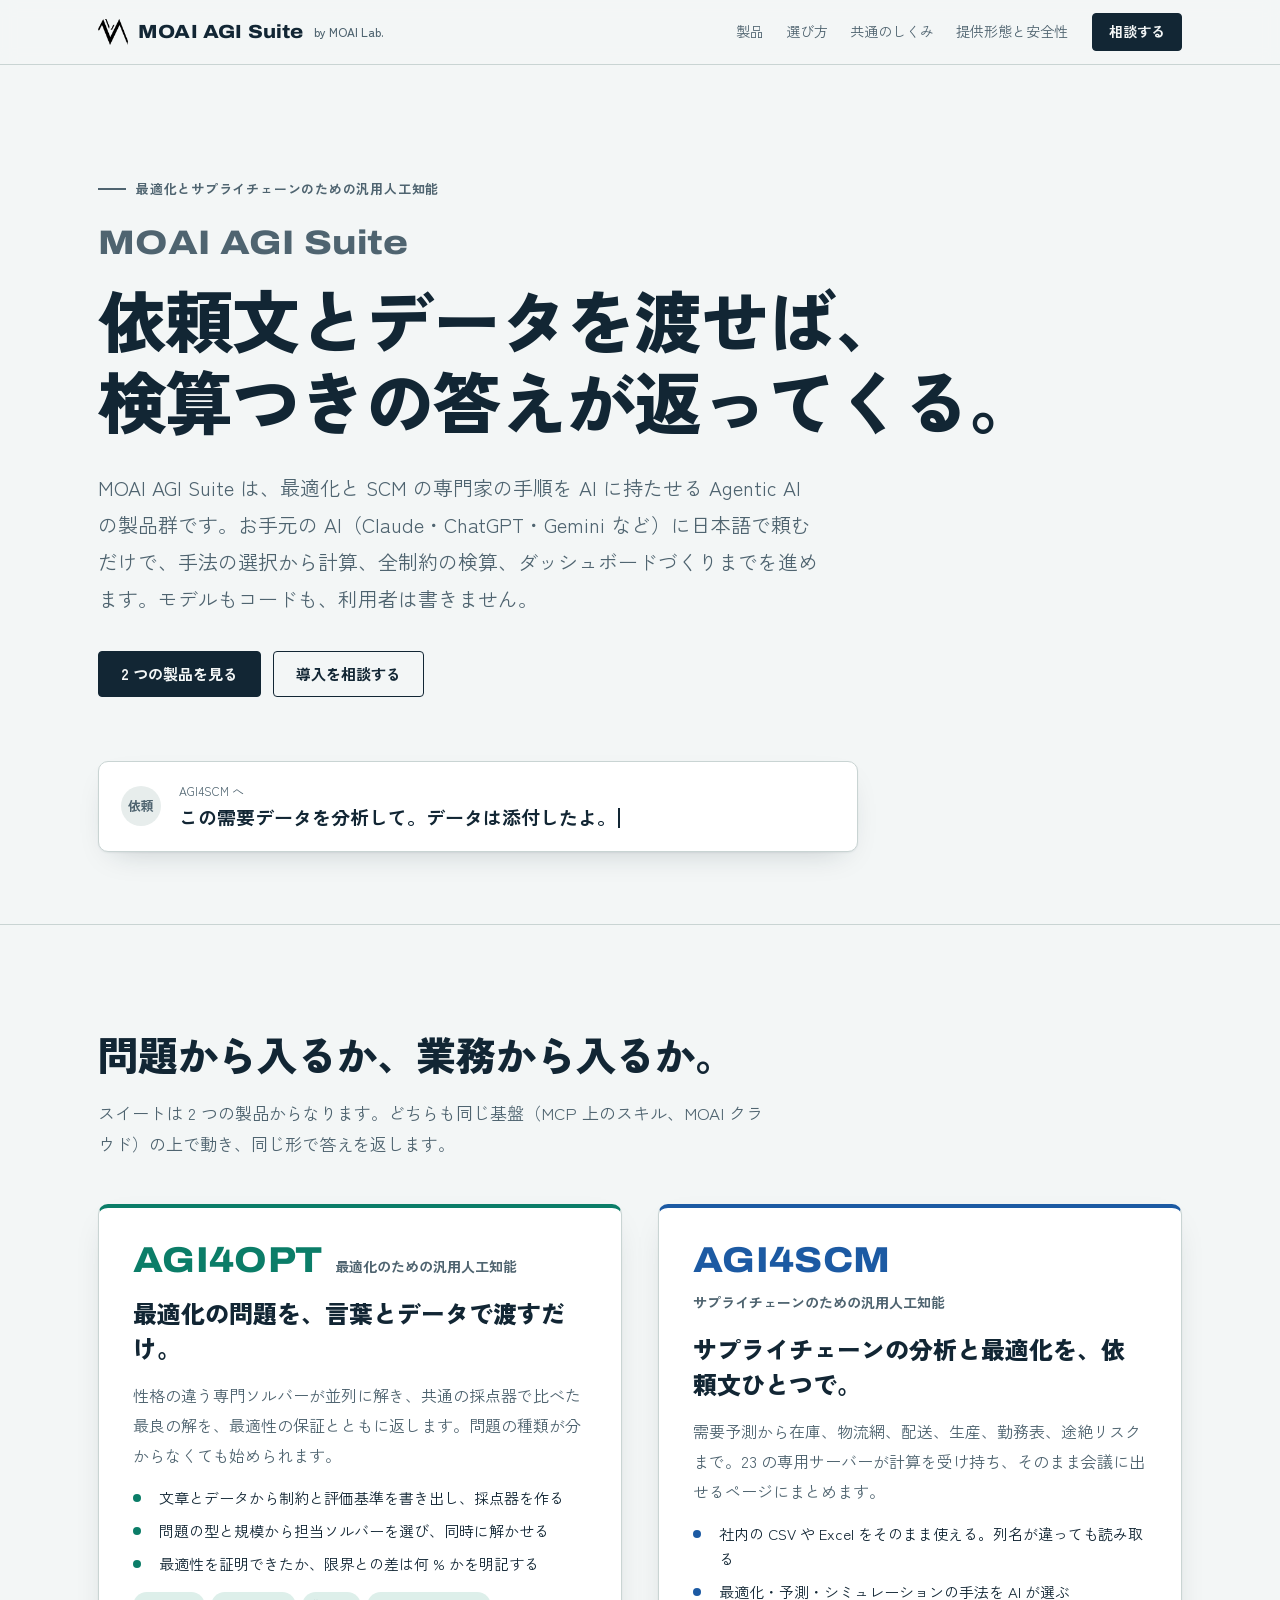
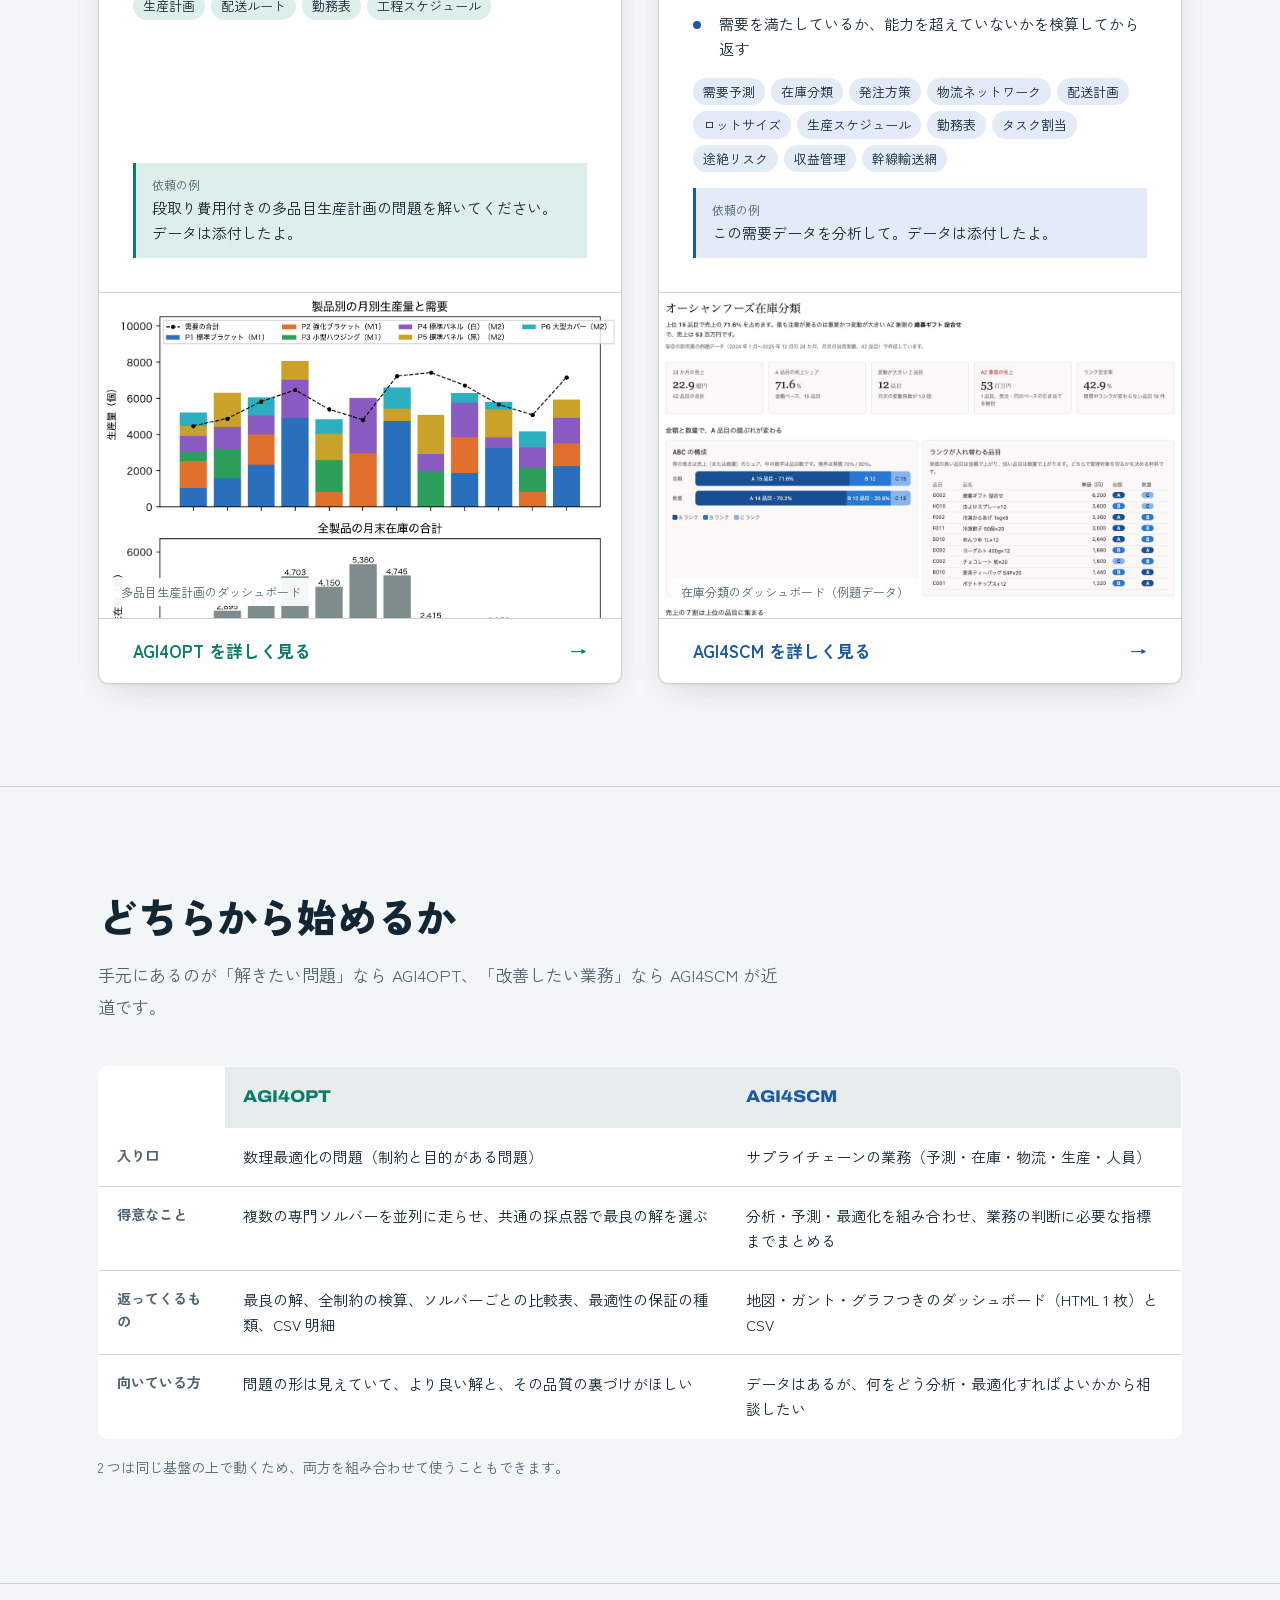
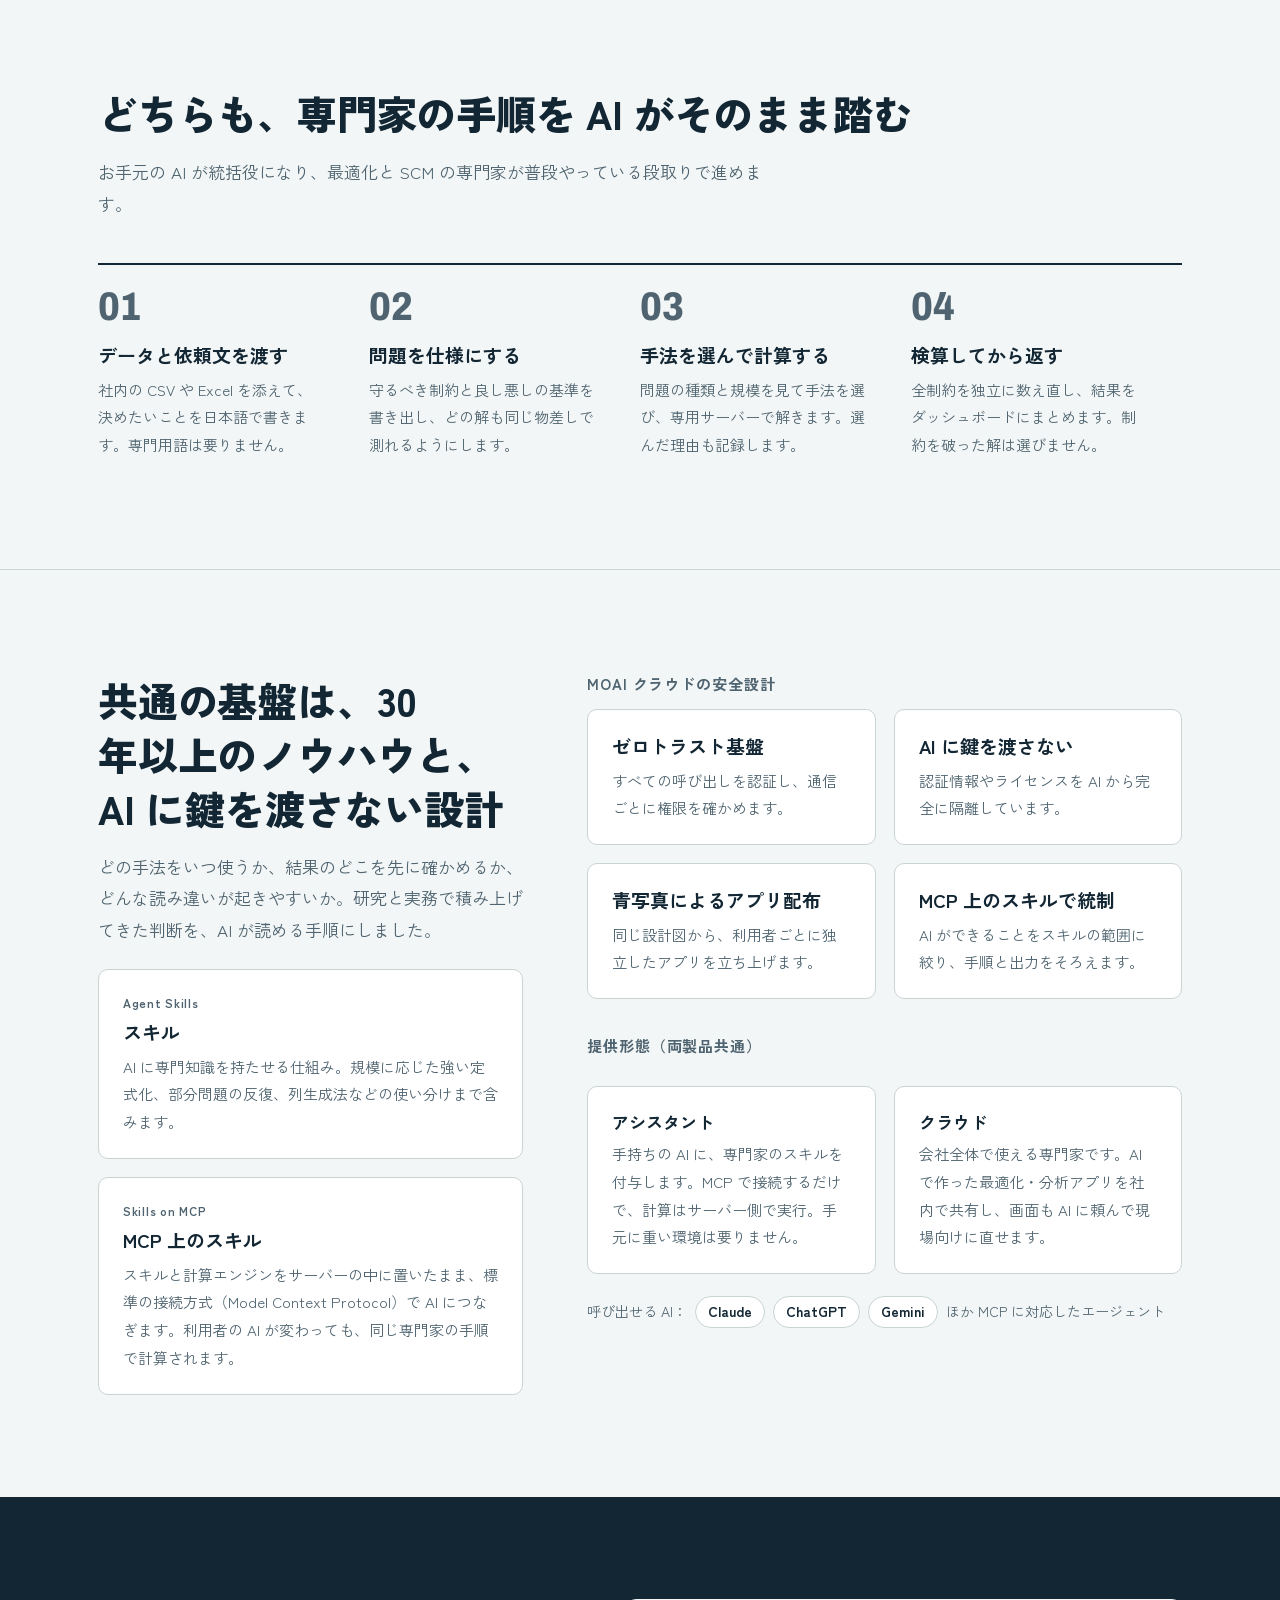
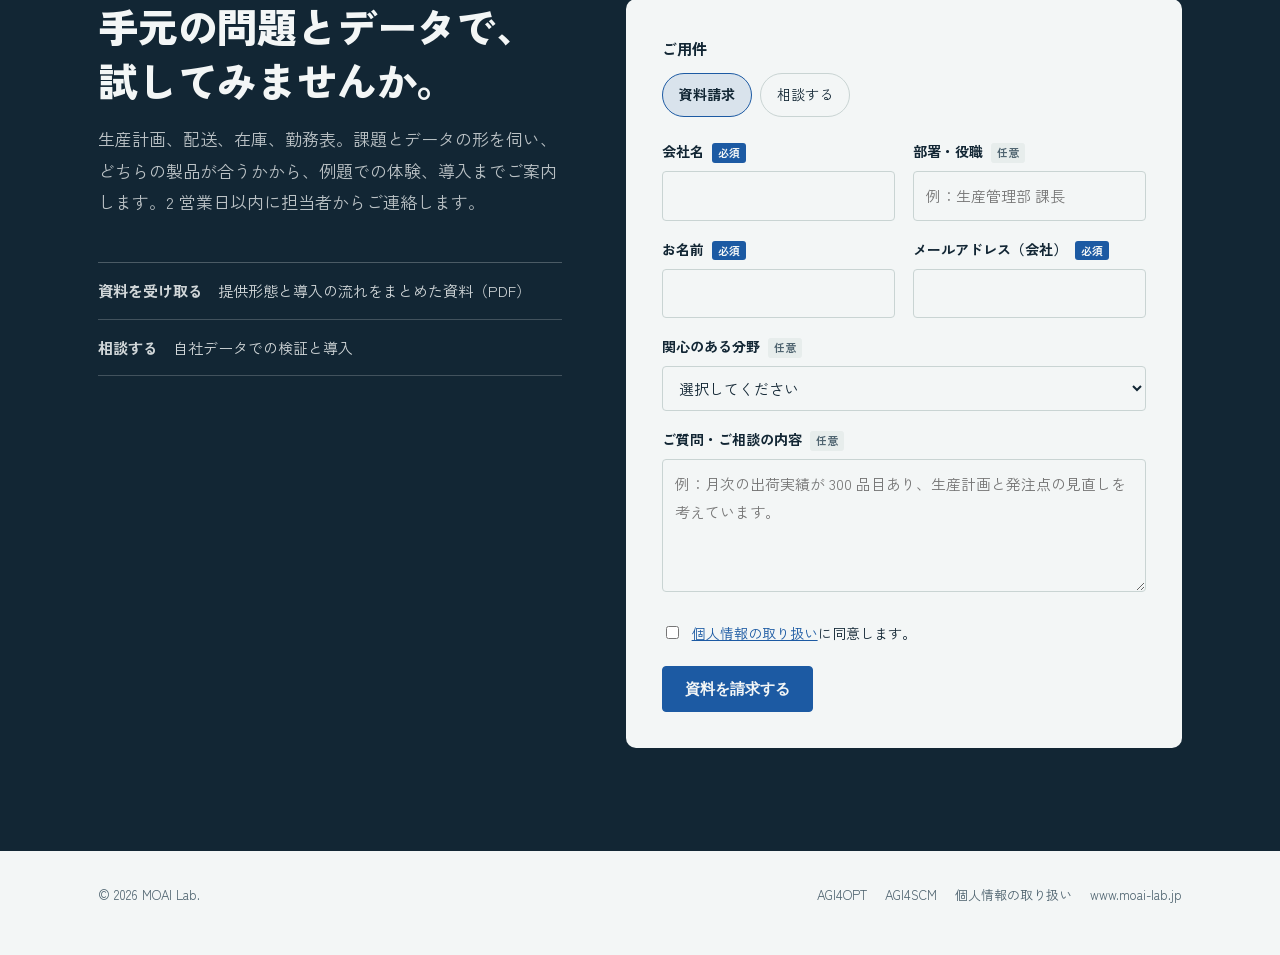
==== index.html @ c6b4bd98 "Add MOAI AGI Suite parent page with AGI4OPT and AGI4SCM pages - index.html: MOAI AGI Suite landing p" ====
<!doctype html>
<html lang="ja">
<head>
<meta charset="utf-8">
<meta name="viewport" content="width=device-width, initial-scale=1">
<title>MOAI AGI Suite | 最適化とサプライチェーンのための汎用人工知能</title>
<meta name="description" content="MOAI AGI Suite は、自然言語の依頼と元データだけで、最適化問題とサプライチェーンの分析・最適化を行い、検算つきのダッシュボードで返す Agentic AI 群です。AGI4OPT と AGI4SCM の 2 製品からなります。MOAI Lab.">
<link rel="icon" href="agi4opt-hp/assets/moai-logo.png">
<meta property="og:type" content="website">
<meta property="og:title" content="MOAI AGI Suite | 最適化とサプライチェーンのための汎用人工知能">
<meta property="og:description" content="依頼文とデータを渡すだけ。検算つきのダッシュボードで返す Agentic AI。AGI4OPT と AGI4SCM。">
<link rel="preconnect" href="https://fonts.googleapis.com">
<link rel="preconnect" href="https://fonts.gstatic.com" crossorigin>
<link href="https://fonts.googleapis.com/css2?family=Archivo:wdth,wght@75..125,400..800&family=Zen+Kaku+Gothic+New:wght@400;500;700;900&display=swap" rel="stylesheet">
<style>
:root{
  --paper:#F3F6F6;
  --paper-2:#E7EDEC;
  --card:#FFFFFF;
  --ink:#122634;
  --muted:#4F6470;
  --rule:#C9D4D3;
  --opt:#0B7D68;       /* AGI4OPT：緑ブイ */
  --opt-wash:#DDEFEA;
  --scm:#1C5AA3;       /* AGI4SCM：港の青 */
  --scm-wash:#E2EBF6;
  --signal:#F0B429;
  --on-ink:#F3F6F6;
  --logo-filter:none;
  --shadow:0 1px 2px rgba(18,38,52,.06),0 12px 32px -16px rgba(18,38,52,.25);
  --sans:"Zen Kaku Gothic New",system-ui,-apple-system,"Hiragino Sans",sans-serif;
  --num:"Archivo","Zen Kaku Gothic New",sans-serif;
  --gutter:clamp(16px,4vw,48px);
  --max:1180px;
}
@media (prefers-color-scheme:dark){
  :root:not([data-theme="light"]){
    --paper:#0C1C26; --paper-2:#122A37; --card:#13293A; --ink:#E4ECEA; --muted:#98AEB5; --rule:#2A4859;
    --opt:#3CC4A3; --opt-wash:#123A35; --scm:#7FAEDC; --scm-wash:#15304A; --on-ink:#0C1C26;
    --logo-filter:invert(1); --shadow:0 1px 2px rgba(0,0,0,.3),0 12px 32px -16px rgba(0,0,0,.6);
  }
}
:root[data-theme="dark"]{
  --paper:#0C1C26; --paper-2:#122A37; --card:#13293A; --ink:#E4ECEA; --muted:#98AEB5; --rule:#2A4859;
  --opt:#3CC4A3; --opt-wash:#123A35; --scm:#7FAEDC; --scm-wash:#15304A; --on-ink:#0C1C26;
  --logo-filter:invert(1); --shadow:0 1px 2px rgba(0,0,0,.3),0 12px 32px -16px rgba(0,0,0,.6);
}
*,*::before,*::after{box-sizing:border-box}
html{scroll-behavior:smooth;scroll-padding-top:72px}
@media (prefers-reduced-motion:reduce){html{scroll-behavior:auto}}
body{margin:0;background:var(--paper);color:var(--ink);font-family:var(--sans);font-size:17px;line-height:1.85;font-feature-settings:"palt" 1;-webkit-font-smoothing:antialiased;overflow-x:hidden}
img{max-width:100%;height:auto;display:block}
a{color:inherit}
h1,h2,h3{word-break:auto-phrase}
p{margin:0}
:focus-visible{outline:3px solid var(--signal);outline-offset:3px;border-radius:2px}
.skip{position:absolute;left:-999px;top:8px;z-index:100;background:var(--ink);color:var(--on-ink);padding:8px 14px;border-radius:4px}
.skip:focus{left:8px}
.wrap{max-width:var(--max);margin:0 auto;padding:0 var(--gutter)}
.mark{font-family:var(--num);font-weight:800;font-stretch:112%;letter-spacing:.01em}

/* header */
.site-head{position:sticky;top:0;z-index:20;background:color-mix(in srgb,var(--paper) 92%,transparent);backdrop-filter:blur(8px);border-bottom:1px solid var(--rule)}
.site-head .wrap{display:flex;align-items:center;gap:24px;height:64px}
.brand{display:flex;align-items:center;gap:10px;text-decoration:none}
.brand img{width:30px;filter:var(--logo-filter)}
.brand .mark{font-size:19px}
.brand small{font-weight:500;font-size:12px;color:var(--muted)}
.site-head nav{margin-left:auto;display:flex;gap:22px;font-size:14px}
.site-head nav a{text-decoration:none;color:var(--muted)}
.site-head nav a:hover{color:var(--ink)}
.btn{display:inline-flex;align-items:center;justify-content:center;gap:8px;min-height:46px;padding:0 22px;border-radius:4px;background:var(--ink);color:var(--on-ink);text-decoration:none;font-weight:700;font-size:15px;border:1.5px solid var(--ink);transition:background-color .15s,color .15s}
.btn:hover{background:transparent;color:var(--ink)}
.btn.ghost{background:transparent;color:var(--ink)}
.btn.ghost:hover{background:var(--ink);color:var(--on-ink)}
.site-head .btn{min-height:38px;padding:0 16px;font-size:14px}
@media (max-width:860px){.site-head nav{display:none}.site-head .btn{margin-left:auto}}
.brand,.site-head .btn{white-space:nowrap}
@media (max-width:480px){.brand small{display:none}.brand .mark{font-size:17px}}

/* hero */
.hero{padding:clamp(48px,8vw,104px) 0 clamp(40px,6vw,72px)}
.eyebrow{display:inline-flex;align-items:center;gap:10px;font-size:13px;font-weight:700;color:var(--muted);letter-spacing:.06em;margin-bottom:22px}
.eyebrow::before{content:"";width:28px;height:2px;background:currentColor}
.hero h1{margin:0;font-weight:900;font-size:clamp(34px,5.4vw,68px);line-height:1.2;letter-spacing:-.015em;max-width:15em}
.hero h1 .suite{display:block;font-family:var(--num);font-weight:800;font-stretch:118%;font-size:.5em;letter-spacing:.01em;color:var(--muted);margin-bottom:.4em}
.hero .lead{font-size:clamp(17px,1.7vw,20px);color:var(--muted);max-width:36em;margin:28px 0 34px}
.hero .actions{display:flex;flex-wrap:wrap;gap:12px}

/* request strip */
.request{margin-top:clamp(40px,6vw,64px);display:grid;grid-template-columns:auto minmax(0,1fr);gap:0 18px;align-items:center;padding:18px 22px;background:var(--card);border:1px solid var(--rule);border-radius:10px;box-shadow:var(--shadow);max-width:760px}
.request .who{grid-row:span 2;width:40px;height:40px;border-radius:50%;background:var(--paper-2);display:grid;place-items:center;font-size:13px;font-weight:700;color:var(--muted)}
.request .lbl{font-size:12px;color:var(--muted)}
.request .txt{font-size:clamp(16px,1.8vw,19px);font-weight:700;line-height:1.6;min-height:1.6em}
.request .caret{display:inline-block;width:2px;height:1.05em;background:var(--ink);vertical-align:-.15em;margin-left:2px;animation:blink 1s steps(1) infinite}
@keyframes blink{50%{opacity:0}}
@media (prefers-reduced-motion:reduce){.request .caret{animation:none}}

/* products */
section{padding:clamp(56px,8vw,104px) 0;border-top:1px solid var(--rule)}
h2{font-size:clamp(26px,3.4vw,40px);line-height:1.35;font-weight:900;margin:0 0 16px;letter-spacing:-.005em}
h3{font-size:19px;line-height:1.5;margin:0 0 6px;font-weight:700}
.intro{max-width:40em;color:var(--muted);margin:0 0 44px}

.products{display:grid;grid-template-columns:repeat(2,minmax(0,1fr));gap:clamp(20px,3vw,36px)}
@media (max-width:900px){.products{grid-template-columns:1fr}}
.product{--accent:var(--opt);--wash:var(--opt-wash);display:flex;flex-direction:column;background:var(--card);border:1px solid var(--rule);border-top:4px solid var(--accent);border-radius:10px;box-shadow:var(--shadow);overflow:hidden}
.product.scm{--accent:var(--scm);--wash:var(--scm-wash)}
.product .body{padding:clamp(22px,3vw,34px);display:flex;flex-direction:column;gap:16px;flex:1}
.product .name{display:flex;align-items:baseline;gap:12px;flex-wrap:wrap}
.product .name .mark{font-size:clamp(28px,3vw,36px);color:var(--accent);line-height:1}
.product .name span:last-child{font-size:14px;font-weight:700;color:var(--muted)}
.product .tagline{font-size:clamp(20px,2.2vw,24px);font-weight:900;line-height:1.45}
.product .desc{color:var(--muted);font-size:16px}
.product ul{list-style:none;margin:0;padding:0;display:grid;gap:8px;font-size:15px}
.product li{display:grid;grid-template-columns:18px 1fr;gap:8px;line-height:1.65}
.product li::before{content:"";width:8px;height:8px;margin-top:.55em;border-radius:50%;background:var(--accent)}
.chips{display:flex;flex-wrap:wrap;gap:6px}
.chips span{font-size:13px;padding:2px 10px;border-radius:999px;background:var(--wash);color:var(--ink);line-height:1.8}
.product .ask{margin-top:auto;padding:12px 16px;border-left:3px solid var(--accent);background:var(--wash);font-size:15px;line-height:1.7}
.product .ask small{display:block;font-size:12px;color:var(--muted)}
.product .shot{position:relative;aspect-ratio:16/10;overflow:hidden;background:var(--paper-2);border-top:1px solid var(--rule)}
.product .shot img{width:100%;height:100%;object-fit:cover;object-position:top center}
.product .shot figcaption{position:absolute;left:12px;bottom:12px;font-size:12px;padding:3px 10px;border-radius:4px;background:color-mix(in srgb,var(--card) 92%,transparent);color:var(--muted)}
.product .go{display:flex;align-items:center;justify-content:space-between;gap:12px;padding:16px clamp(22px,3vw,34px);border-top:1px solid var(--rule);text-decoration:none;font-weight:700;color:var(--accent)}
.product .go:hover{background:var(--wash)}
.product .go .arrow{transition:transform .15s}
.product .go:hover .arrow{transform:translateX(4px)}

/* choose */
.choose{width:100%;border-collapse:collapse;font-size:15px;background:var(--card);border:1px solid var(--rule);border-radius:10px;overflow:hidden}
.choose th,.choose td{padding:16px 18px;text-align:left;vertical-align:top;border-bottom:1px solid var(--rule);line-height:1.7}
.choose tr:last-child th,.choose tr:last-child td{border-bottom:0}
.choose thead th{font-family:var(--num);font-weight:800;font-stretch:112%;font-size:17px;background:var(--paper-2)}
.choose thead th.o{color:var(--opt)} .choose thead th.s{color:var(--scm)}
.choose tbody th{width:9em;font-weight:700;color:var(--muted);font-size:14px}
@media (max-width:700px){
  .choose,.choose thead,.choose tbody,.choose tr,.choose th,.choose td{display:block;width:auto}
  .choose thead{display:none}
  .choose tbody tr{border-bottom:1px solid var(--rule);padding:10px 0}
  .choose tbody th{border:0;padding:8px 16px 0;width:auto}
  .choose td{border:0;padding:4px 16px 4px 16px}
  .choose td::before{content:attr(data-p);display:block;font-family:var(--num);font-weight:800;font-size:13px}
  .choose td.o::before{color:var(--opt)} .choose td.s::before{color:var(--scm)}
}
.note{font-size:14px;color:var(--muted);margin-top:16px}

/* shared flow */
.flow{list-style:none;margin:0;padding:0;display:grid;grid-template-columns:repeat(4,minmax(0,1fr));gap:0;counter-reset:s;border-top:2px solid var(--ink)}
.flow li{counter-increment:s;padding:22px 22px 8px 0;margin-right:22px;position:relative}
.flow li::before{content:counter(s,decimal-leading-zero);display:block;font-family:var(--num);font-weight:800;font-stretch:85%;font-size:40px;line-height:1;color:var(--muted);margin-bottom:14px}
.flow p{font-size:15px;color:var(--muted)}
@media (max-width:900px){.flow{grid-template-columns:repeat(2,minmax(0,1fr))}}
@media (max-width:520px){.flow{grid-template-columns:1fr}.flow li{margin-right:0;border-bottom:1px solid var(--rule);padding-bottom:20px}}

/* foundation */
.split{display:grid;grid-template-columns:minmax(0,5fr) minmax(0,7fr);gap:clamp(28px,5vw,72px);align-items:start}
@media (max-width:900px){.split{grid-template-columns:1fr}}
.stack{display:grid;gap:18px}
.tile{padding:22px 24px;background:var(--card);border:1px solid var(--rule);border-radius:10px}
.tile p{font-size:15px;color:var(--muted)}
.tile .k{font-size:12px;font-weight:700;letter-spacing:.06em;color:var(--muted);margin-bottom:4px}
.grid4{display:grid;grid-template-columns:repeat(2,minmax(0,1fr));gap:18px}
@media (max-width:620px){.grid4{grid-template-columns:1fr}}
.plans{display:grid;grid-template-columns:repeat(2,minmax(0,1fr));gap:18px;margin-top:28px}
@media (max-width:620px){.plans{grid-template-columns:1fr}}
.plans .tile h3{font-size:17px}
.ai-list{display:flex;flex-wrap:wrap;gap:8px;margin-top:22px;font-size:14px;color:var(--muted);align-items:center}
.ai-list b{font-weight:700;color:var(--ink);padding:2px 12px;border:1px solid var(--rule);border-radius:999px;background:var(--card)}

/* cta */
.cta{background:var(--ink);color:var(--on-ink);border-top:0}
.cta h2{color:var(--on-ink)}
.cta .intro{color:color-mix(in srgb,var(--on-ink) 75%,transparent)}
.cta .actions{display:flex;flex-wrap:wrap;gap:12px}
.cta .intro{max-width:none}
.cta .btn{background:var(--on-ink);color:var(--ink);border-color:var(--on-ink)}
.cta .btn:hover{background:var(--signal);border-color:var(--signal);color:#122634}
.cta .btn.ghost{background:transparent;color:var(--on-ink)}
.cta .btn.ghost:hover{background:var(--on-ink);color:var(--ink)}

/* contact form（agi4scm-hp と同じ項目・同じ送信の決まり） */
.cta-grid{display:grid;grid-template-columns:minmax(0,5fr) minmax(0,6fr);gap:clamp(32px,5vw,72px);align-items:start}
@media (max-width:960px){.cta-grid{grid-template-columns:minmax(0,1fr)}}
.cta-list{list-style:none;margin:0;padding:0;border-top:1px solid color-mix(in srgb,var(--on-ink) 25%,transparent)}
.cta-list li{padding:14px 0;border-bottom:1px solid color-mix(in srgb,var(--on-ink) 25%,transparent);font-size:15px;opacity:.85}
.cta-list b{opacity:1}
.form-card{--f-line:var(--rule);--f-accent:var(--scm);background:var(--paper);color:var(--ink);border-radius:10px;padding:clamp(22px,3vw,36px)}
.form-card p{opacity:1;max-width:none;margin:0}
.form-card a{color:var(--f-accent)}
.form-type{border:0;margin:0 0 22px;padding:0;display:flex;flex-wrap:wrap;gap:8px}
.form-type legend{font-weight:700;margin-bottom:10px;padding:0;font-size:15px}
.form-type label{position:relative;cursor:pointer}
.form-type input{position:absolute;opacity:0;inset:0;margin:0;cursor:pointer}
.form-type span{display:inline-block;padding:8px 16px;border:1.5px solid var(--f-line);border-radius:999px;font-size:14px}
.form-type input:checked+span{border-color:var(--f-accent);background:color-mix(in srgb,var(--f-accent) 12%,var(--paper));font-weight:700}
.form-type input:focus-visible+span{outline:3px solid var(--signal,#F0B429);outline-offset:2px}
.fields{display:grid;grid-template-columns:repeat(2,minmax(0,1fr));gap:16px 18px}
@media (max-width:640px){.fields{grid-template-columns:minmax(0,1fr)}}
.field.full{grid-column:1/-1}
.field label{display:flex;gap:8px;align-items:baseline;font-size:14px;font-weight:700;margin-bottom:6px}
.field .req,.field .opt{font-size:11px;font-weight:700;padding:1px 6px;border-radius:3px;line-height:1.6}
.field .req{background:var(--f-accent);color:var(--paper)}
.field .opt{background:var(--paper-2);color:var(--muted)}
.field input,.field select,.field textarea{width:100%;font:inherit;font-size:15px;color:var(--ink);border:1.5px solid var(--f-line);border-radius:4px;padding:10px 12px;background:var(--paper)}
.field input:focus,.field select:focus,.field textarea:focus{border-color:var(--f-accent);outline:none;box-shadow:0 0 0 3px color-mix(in srgb,var(--f-accent) 22%,transparent)}
.field [aria-invalid="true"]{border-color:#c0392b}
.hp{position:absolute;left:-9999px;width:1px;height:1px;overflow:hidden}
.consent{display:flex;gap:10px;align-items:flex-start;margin:20px 0;font-size:14px}
.consent input{margin-top:.4em}
.form-actions{display:flex;flex-wrap:wrap;align-items:center;gap:14px}
.form-card .btn{background:var(--f-accent);color:var(--paper);border-color:var(--f-accent)}
.form-card .btn:hover{background:transparent;color:var(--f-accent)}
.form-card .btn:disabled{opacity:.6;cursor:progress}
.form-status{font-size:14px;color:var(--muted)}
.form-status.error{color:#b42318}
.thanks{display:none}
.form-card.done form{display:none}
.form-card.done .thanks{display:block}
.thanks h3{font-size:20px;margin-bottom:8px}

footer{padding:32px 0 48px;font-size:13px;color:var(--muted)}
footer .wrap{display:flex;flex-wrap:wrap;gap:12px 24px;justify-content:space-between}
footer nav{display:flex;flex-wrap:wrap;gap:18px}
footer a{text-decoration:none}
footer a:hover{text-decoration:underline}
</style>
</head>
<body id="top">
<a class="skip" href="#main">本文へ移動</a>

<header class="site-head">
  <div class="wrap">
    <a class="brand" href="#top" aria-label="MOAI AGI Suite トップへ">
      <img src="agi4opt-hp/assets/moai-logo.png" alt="" width="30" height="26">
      <span class="mark">MOAI AGI Suite</span>
      <small>by MOAI Lab.</small>
    </a>
    <nav aria-label="ページ内">
      <a href="#products">製品</a>
      <a href="#choose">選び方</a>
      <a href="#how">共通のしくみ</a>
      <a href="#foundation">提供形態と安全性</a>
    </nav>
    <a class="btn" href="#contact-contact">相談する</a>
  </div>
</header>

<main id="main">
  <div class="hero">
    <div class="wrap">
      <p class="eyebrow">最適化とサプライチェーンのための汎用人工知能</p>
      <h1><span class="suite">MOAI AGI Suite</span>依頼文とデータを渡せば、検算つきの答えが返ってくる。</h1>
      <p class="lead">MOAI AGI Suite は、最適化と SCM の専門家の手順を AI に持たせる Agentic AI の製品群です。お手元の AI（Claude・ChatGPT・Gemini など）に日本語で頼むだけで、手法の選択から計算、全制約の検算、ダッシュボードづくりまでを進めます。モデルもコードも、利用者は書きません。</p>
      <div class="actions">
        <a class="btn" href="#products">2 つの製品を見る</a>
        <a class="btn ghost" href="#contact-contact">導入を相談する</a>
      </div>

      <div class="request" aria-live="off">
        <span class="who" aria-hidden="true">依頼</span>
        <span class="lbl" id="req-lbl">AGI4OPT へ</span>
        <span class="txt"><span id="req-txt">段取り費用付きの多品目生産計画の問題を解いてください。データは添付したよ。</span><span class="caret" aria-hidden="true"></span></span>
      </div>
    </div>
  </div>

  <section id="products" aria-labelledby="products-title">
    <div class="wrap">
      <h2 id="products-title">問題から入るか、業務から入るか。</h2>
      <p class="intro">スイートは 2 つの製品からなります。どちらも同じ基盤（MCP 上のスキル、MOAI クラウド）の上で動き、同じ形で答えを返します。</p>

      <div class="products">
        <article class="product opt">
          <div class="body">
            <p class="name"><span class="mark">AGI4OPT</span><span>最適化のための汎用人工知能</span></p>
            <p class="tagline">最適化の問題を、言葉とデータで渡すだけ。</p>
            <p class="desc">性格の違う専門ソルバーが並列に解き、共通の採点器で比べた最良の解を、最適性の保証とともに返します。問題の種類が分からなくても始められます。</p>
            <ul>
              <li>文章とデータから制約と評価基準を書き出し、採点器を作る</li>
              <li>問題の型と規模から担当ソルバーを選び、同時に解かせる</li>
              <li>最適性を証明できたか、限界との差は何 % かを明記する</li>
            </ul>
            <div class="chips" aria-label="主な対象"><span>生産計画</span><span>配送ルート</span><span>勤務表</span><span>工程スケジュール</span></div>
            <p class="ask"><small>依頼の例</small>段取り費用付きの多品目生産計画の問題を解いてください。データは添付したよ。</p>
          </div>
          <figure class="shot" style="margin:0">
            <img src="agi4opt-hp/assets/production-plan.png" alt="AGI4OPT のダッシュボード。月別の生産量と需要、在庫、設備の稼働率" loading="lazy" width="1379" height="1466">
            <figcaption>多品目生産計画のダッシュボード</figcaption>
          </figure>
          <a class="go" href="agi4opt-hp/">AGI4OPT を詳しく見る <span class="arrow" aria-hidden="true">→</span></a>
        </article>

        <article class="product scm">
          <div class="body">
            <p class="name"><span class="mark">AGI4SCM</span><span>サプライチェーンのための汎用人工知能</span></p>
            <p class="tagline">サプライチェーンの分析と最適化を、依頼文ひとつで。</p>
            <p class="desc">需要予測から在庫、物流網、配送、生産、勤務表、途絶リスクまで。23 の専用サーバーが計算を受け持ち、そのまま会議に出せるページにまとめます。</p>
            <ul>
              <li>社内の CSV や Excel をそのまま使える。列名が違っても読み取る</li>
              <li>最適化・予測・シミュレーションの手法を AI が選ぶ</li>
              <li>需要を満たしているか、能力を超えていないかを検算してから返す</li>
            </ul>
            <div class="chips" aria-label="対応分野"><span>需要予測</span><span>在庫分類</span><span>発注方策</span><span>物流ネットワーク</span><span>配送計画</span><span>ロットサイズ</span><span>生産スケジュール</span><span>勤務表</span><span>タスク割当</span><span>途絶リスク</span><span>収益管理</span><span>幹線輸送網</span></div>
            <p class="ask"><small>依頼の例</small>この需要データを分析して。データは添付したよ。</p>
          </div>
          <figure class="shot" style="margin:0">
            <img src="agi4scm-hp/assets/inventory-classification.jpg" alt="AGI4SCM の在庫分類ダッシュボード。ABC と XYZ で品目を 9 つに分けた結果" loading="lazy" width="1280" height="1800">
            <figcaption>在庫分類のダッシュボード（例題データ）</figcaption>
          </figure>
          <a class="go" href="agi4scm-hp/">AGI4SCM を詳しく見る <span class="arrow" aria-hidden="true">→</span></a>
        </article>
      </div>
    </div>
  </section>

  <section id="choose" aria-labelledby="choose-title">
    <div class="wrap">
      <h2 id="choose-title">どちらから始めるか</h2>
      <p class="intro">手元にあるのが「解きたい問題」なら AGI4OPT、「改善したい業務」なら AGI4SCM が近道です。</p>
      <table class="choose">
        <thead>
          <tr><td></td><th scope="col" class="o">AGI4OPT</th><th scope="col" class="s">AGI4SCM</th></tr>
        </thead>
        <tbody>
          <tr><th scope="row">入り口</th><td class="o" data-p="AGI4OPT">数理最適化の問題（制約と目的がある問題）</td><td class="s" data-p="AGI4SCM">サプライチェーンの業務（予測・在庫・物流・生産・人員）</td></tr>
          <tr><th scope="row">得意なこと</th><td class="o" data-p="AGI4OPT">複数の専門ソルバーを並列に走らせ、共通の採点器で最良の解を選ぶ</td><td class="s" data-p="AGI4SCM">分析・予測・最適化を組み合わせ、業務の判断に必要な指標までまとめる</td></tr>
          <tr><th scope="row">返ってくるもの</th><td class="o" data-p="AGI4OPT">最良の解、全制約の検算、ソルバーごとの比較表、最適性の保証の種類、CSV 明細</td><td class="s" data-p="AGI4SCM">地図・ガント・グラフつきのダッシュボード（HTML 1 枚）と CSV</td></tr>
          <tr><th scope="row">向いている方</th><td class="o" data-p="AGI4OPT">問題の形は見えていて、より良い解と、その品質の裏づけがほしい</td><td class="s" data-p="AGI4SCM">データはあるが、何をどう分析・最適化すればよいかから相談したい</td></tr>
        </tbody>
      </table>
      <p class="note">2 つは同じ基盤の上で動くため、両方を組み合わせて使うこともできます。</p>
    </div>
  </section>

  <section id="how" aria-labelledby="how-title">
    <div class="wrap">
      <h2 id="how-title">どちらも、専門家の手順を AI がそのまま踏む</h2>
      <p class="intro">お手元の AI が統括役になり、最適化と SCM の専門家が普段やっている段取りで進めます。</p>
      <ol class="flow">
        <li><h3>データと依頼文を渡す</h3><p>社内の CSV や Excel を添えて、決めたいことを日本語で書きます。専門用語は要りません。</p></li>
        <li><h3>問題を仕様にする</h3><p>守るべき制約と良し悪しの基準を書き出し、どの解も同じ物差しで測れるようにします。</p></li>
        <li><h3>手法を選んで計算する</h3><p>問題の種類と規模を見て手法を選び、専用サーバーで解きます。選んだ理由も記録します。</p></li>
        <li><h3>検算してから返す</h3><p>全制約を独立に数え直し、結果をダッシュボードにまとめます。制約を破った解は選びません。</p></li>
      </ol>
    </div>
  </section>

  <section id="foundation" aria-labelledby="foundation-title">
    <div class="wrap">
      <div class="split">
        <div>
          <h2 id="foundation-title">共通の基盤は、30 年以上のノウハウと、AI に鍵を渡さない設計</h2>
          <p class="intro" style="margin-bottom:24px">どの手法をいつ使うか、結果のどこを先に確かめるか、どんな読み違いが起きやすいか。研究と実務で積み上げてきた判断を、AI が読める手順にしました。</p>
          <div class="stack">
            <div class="tile">
              <p class="k">Agent Skills</p>
              <h3>スキル</h3>
              <p>AI に専門知識を持たせる仕組み。規模に応じた強い定式化、部分問題の反復、列生成法などの使い分けまで含みます。</p>
            </div>
            <div class="tile">
              <p class="k">Skills on MCP</p>
              <h3>MCP 上のスキル</h3>
              <p>スキルと計算エンジンをサーバーの中に置いたまま、標準の接続方式（Model Context Protocol）で AI につなぎます。利用者の AI が変わっても、同じ専門家の手順で計算されます。</p>
            </div>
          </div>
        </div>
        <div>
          <h3 style="font-size:15px;color:var(--muted);letter-spacing:.06em;margin-bottom:14px">MOAI クラウドの安全設計</h3>
          <div class="grid4">
            <div class="tile"><h3>ゼロトラスト基盤</h3><p>すべての呼び出しを認証し、通信ごとに権限を確かめます。</p></div>
            <div class="tile"><h3>AI に鍵を渡さない</h3><p>認証情報やライセンスを AI から完全に隔離しています。</p></div>
            <div class="tile"><h3>青写真によるアプリ配布</h3><p>同じ設計図から、利用者ごとに独立したアプリを立ち上げます。</p></div>
            <div class="tile"><h3>MCP 上のスキルで統制</h3><p>AI ができることをスキルの範囲に絞り、手順と出力をそろえます。</p></div>
          </div>

          <h3 style="font-size:15px;color:var(--muted);letter-spacing:.06em;margin:36px 0 0">提供形態（両製品共通）</h3>
          <div class="plans">
            <div class="tile"><h3>アシスタント</h3><p>手持ちの AI に、専門家のスキルを付与します。MCP で接続するだけで、計算はサーバー側で実行。手元に重い環境は要りません。</p></div>
            <div class="tile"><h3>クラウド</h3><p>会社全体で使える専門家です。AI で作った最適化・分析アプリを社内で共有し、画面も AI に頼んで現場向けに直せます。</p></div>
          </div>
          <p class="ai-list"><span>呼び出せる AI：</span><b>Claude</b><b>ChatGPT</b><b>Gemini</b><span>ほか MCP に対応したエージェント</span></p>
        </div>
      </div>
    </div>
  </section>

  <section class="cta" id="contact" aria-labelledby="cta-title">
    <div class="wrap cta-grid">
      <div class="cta-copy">
        <h2 id="cta-title">手元の問題とデータで、試してみませんか。</h2>
        <p class="intro">生産計画、配送、在庫、勤務表。課題とデータの形を伺い、どちらの製品が合うかから、例題での体験、導入までご案内します。2 営業日以内に担当者からご連絡します。</p>
        <ul class="cta-list">
          <li><b>資料を受け取る</b>　提供形態と導入の流れをまとめた資料（PDF）</li>
          <li><b>相談する</b>　自社データでの検証と導入</li>
        </ul>
      </div>

    <div class="form-card" id="form-card">
      <!--
        送信先: data-endpoint に、agi4scm-hp/form-backend/Code.gs を配備したウェブアプリの URL（https://script.google.com/macros/s/…/exec）を入れる。
        3 ページ（suite・agi4opt・agi4scm）で同じ受け口を使う。隠し欄 page で、どのページから来たかを区別する。
        空のままだと、sales@moai-lab.jp へメールで問い合わせるよう案内する。
      -->
      <form id="lead-form" data-endpoint="" novalidate>
        <fieldset class="form-type">
          <legend>ご用件</legend>
          <label><input type="radio" name="inquiry_type" value="document" checked><span>資料請求</span></label>
          <label><input type="radio" name="inquiry_type" value="contact"><span>相談する</span></label>
        </fieldset>

        <div class="fields">
          <div class="field">
            <label for="f-company">会社名<span class="req">必須</span></label>
            <input id="f-company" name="company" type="text" autocomplete="organization" required>
          </div>
          <div class="field">
            <label for="f-dept">部署・役職<span class="opt">任意</span></label>
            <input id="f-dept" name="department" type="text" autocomplete="organization-title" placeholder="例：生産管理部 課長">
          </div>
          <div class="field">
            <label for="f-name">お名前<span class="req">必須</span></label>
            <input id="f-name" name="name" type="text" autocomplete="name" required>
          </div>
          <div class="field">
            <label for="f-email">メールアドレス（会社）<span class="req">必須</span></label>
            <input id="f-email" name="email" type="email" autocomplete="email" inputmode="email" required>
          </div>
          <div class="field full">
            <label for="f-area">関心のある分野<span class="opt">任意</span></label>
            <select id="f-area" name="area">
              <option value="">選択してください</option>
              <optgroup label="AGI4OPT（最適化）">
                <option>生産計画（最適化）</option>
                <option>配送ルート</option>
                <option>工程スケジュール</option>
                <option>勤務表（最適化）</option>
              </optgroup>
              <optgroup label="AGI4SCM（サプライチェーン）">
                <option>需要予測・在庫</option>
                <option>物流ネットワーク・配送</option>
                <option>生産計画・スケジューリング</option>
                <option>勤務表・タスク割当</option>
                <option>途絶リスク</option>
              </optgroup>
              <option>まだ決めていない</option>
            </select>
          </div>
          <div class="field full">
            <label for="f-message">ご質問・ご相談の内容<span class="opt">任意</span></label>
            <textarea id="f-message" name="message" rows="4" placeholder="例：月次の出荷実績が 300 品目あり、生産計画と発注点の見直しを考えています。"></textarea>
          </div>
        </div>

        <div class="hp" aria-hidden="true">
          <label for="f-website">ウェブサイト</label>
          <input id="f-website" name="website" type="text" tabindex="-1" autocomplete="off">
        </div>
        <input type="hidden" name="page" value="moai-agi-suite">
        <input type="hidden" name="utm" value="">

        <label class="consent">
          <input type="checkbox" name="consent" value="yes" required>
          <span><a href="privacy.html" target="_blank" rel="noopener">個人情報の取り扱い</a>に同意します。</span>
        </label>

        <div class="form-actions">
          <button class="btn" type="submit" id="submit-btn">資料を請求する</button>
          <p class="form-status" id="form-status" role="status" aria-live="polite"></p>
        </div>
      </form>

      <div class="thanks" tabindex="-1" id="thanks">
        <h3>送信しました。</h3>
        <p>2 営業日以内に、ご入力のメールアドレスへご連絡します。</p>
      </div>
    </div>
    </div>
  </section>
</main>

<footer>
  <div class="wrap">
    <span>© 2026 MOAI Lab.</span>
    <nav aria-label="フッター">
      <a href="agi4opt-hp/">AGI4OPT</a>
      <a href="agi4scm-hp/">AGI4SCM</a>
      <a href="privacy.html">個人情報の取り扱い</a>
      <a href="https://www.moai-lab.jp/">www.moai-lab.jp</a>
    </nav>
  </div>
</footer>

<script>
(function(){
  var reqs=[
    ["AGI4OPT へ","段取り費用付きの多品目生産計画の問題を解いてください。データは添付したよ。"],
    ["AGI4SCM へ","この需要データを分析して。データは添付したよ。"],
    ["AGI4SCM へ","明日の配送計画を作って。データは添付したよ。"],
    ["AGI4SCM へ","物流ネットワークの最適化をして。データは添付したよ。"],
    ["AGI4SCM へ","来月の勤務表を組んで。休み希望は添付したよ。"]
  ];
  if(window.matchMedia&&matchMedia("(prefers-reduced-motion: reduce)").matches)return;
  var lbl=document.getElementById("req-lbl"),txt=document.getElementById("req-txt");
  var i=0;
  function type(s,k,done){txt.textContent=s.slice(0,k);if(k<s.length)setTimeout(function(){type(s,k+1,done)},55);else setTimeout(done,2600)}
  function next(){i=(i+1)%reqs.length;lbl.textContent=reqs[i][0];type(reqs[i][1],0,next)}
  setTimeout(next,3200);
})();

// お問い合わせフォーム（agi4scm-hp/main.js と同じ決まり。受け口は agi4scm-hp/form-backend/Code.gs）
(function () {
  "use strict";
  var form = document.getElementById("lead-form");
  if (!form) return;
  var statusEl = document.getElementById("form-status");
  var submitBtn = document.getElementById("submit-btn");
  var labels = { document: "資料を請求する", contact: "相談する" };

  var q = new URLSearchParams(location.search), utm = [];
  q.forEach(function (v, k) { if (k.indexOf("utm_") === 0) utm.push(k + "=" + v); });
  form.elements.utm.value = utm.join("&");

  // #contact-document / #contact-contact でご用件を選んだ状態にする（ページ内リンクでも）。
  function setType(t) {
    if (!labels[t]) return;
    form.querySelector('input[name="inquiry_type"][value="' + t + '"]').checked = true;
    submitBtn.textContent = labels[t];
  }
  form.addEventListener("change", function (e) { if (e.target.name === "inquiry_type") setType(e.target.value); });
  function fromHash() {
    var m = location.hash.match(/^#contact-(document|contact)$/);
    if (m) { setType(m[1]); document.getElementById("contact").scrollIntoView(); }
  }
  fromHash();
  window.addEventListener("hashchange", fromHash);

  form.addEventListener("submit", function (e) {
    e.preventDefault();
    statusEl.textContent = ""; statusEl.className = "form-status";
    var bad = null;
    ["company", "name", "email"].forEach(function (n) {
      var el = form.elements[n], v = el.value.trim();
      var ok = v !== "" && (n !== "email" || /^[^\s@]+@[^\s@]+\.[^\s@]+$/.test(v));
      el.setAttribute("aria-invalid", ok ? "false" : "true");
      if (!ok && !bad) bad = el;
    });
    if (bad) { statusEl.textContent = "会社名・お名前・メールアドレスを確かめてください。"; statusEl.className = "form-status error"; bad.focus(); return; }
    if (!form.elements.consent.checked) { statusEl.textContent = "個人情報の取り扱いへの同意が必要です。"; statusEl.className = "form-status error"; return; }
    if (form.elements.website.value) return; // bot

    var endpoint = form.getAttribute("data-endpoint");
    if (!endpoint) {
      statusEl.innerHTML = 'ただいまフォームから送信できません。お手数ですが <a href="mailto:sales@moai-lab.jp">sales@moai-lab.jp</a> へメールでお問い合わせください。';
      statusEl.className = "form-status error";
      return;
    }
    var messages = {
      invalid: "入力内容を確かめてください。",
      consent: "個人情報の取り扱いへの同意が必要です。",
      too_many: "続けて送信されました。1 分ほどおいてから、もう一度お試しください。"
    };
    submitBtn.disabled = true; statusEl.textContent = "送信しています…";
    fetch(endpoint, { method: "POST", body: new URLSearchParams(new FormData(form)) })
      .then(function (res) { if (!res.ok) throw new Error(res.status); return res.json(); })
      .then(function (data) {
        if (!data || !data.ok) {
          submitBtn.disabled = false;
          statusEl.textContent = (data && messages[data.error]) || "送信できませんでした。時間をおいてもう一度お試しください。";
          statusEl.className = "form-status error";
          return;
        }
        document.getElementById("form-card").classList.add("done");
        document.getElementById("thanks").focus();
      })
      .catch(function () {
        submitBtn.disabled = false;
        statusEl.innerHTML = '送信できませんでした。時間をおいてもう一度お試しいただくか、<a href="mailto:sales@moai-lab.jp">sales@moai-lab.jp</a> へメールでお問い合わせください。';
        statusEl.className = "form-status error";
      });
  });
})();
</script>
</body>
</html>
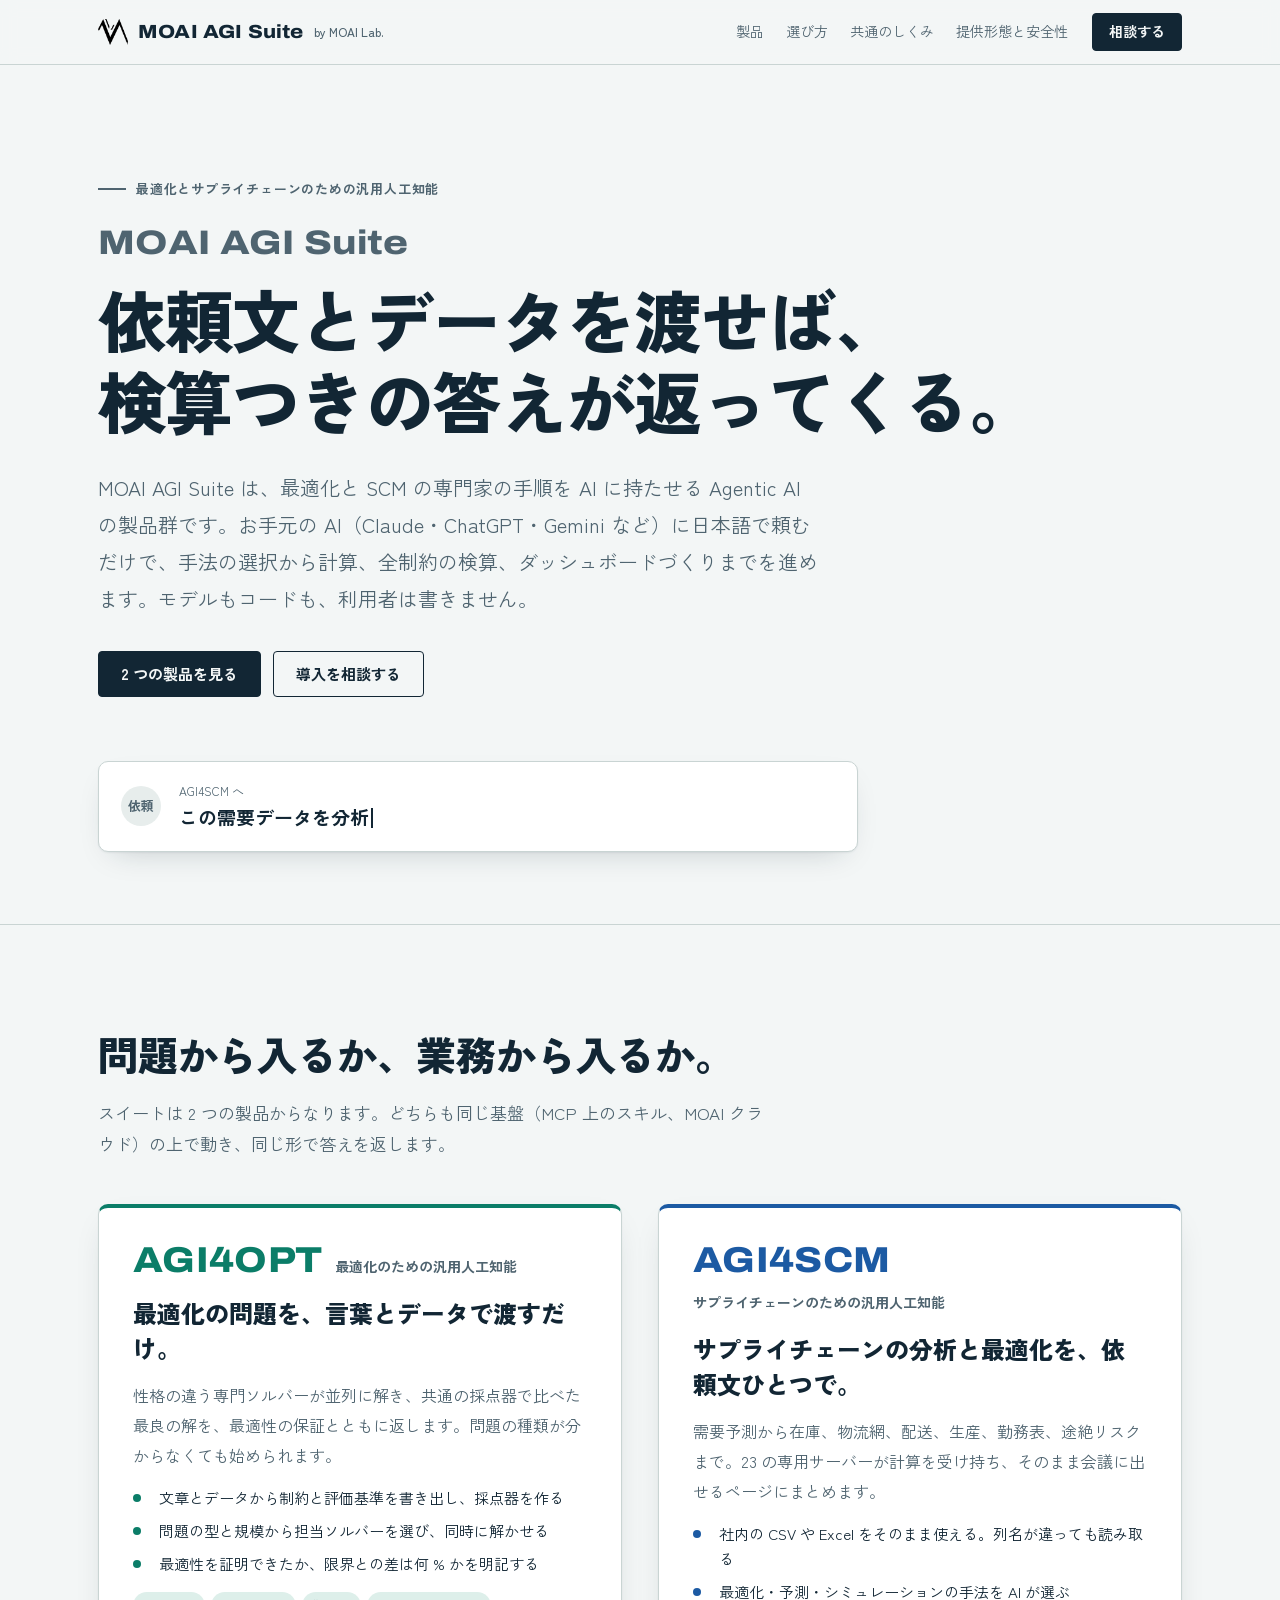
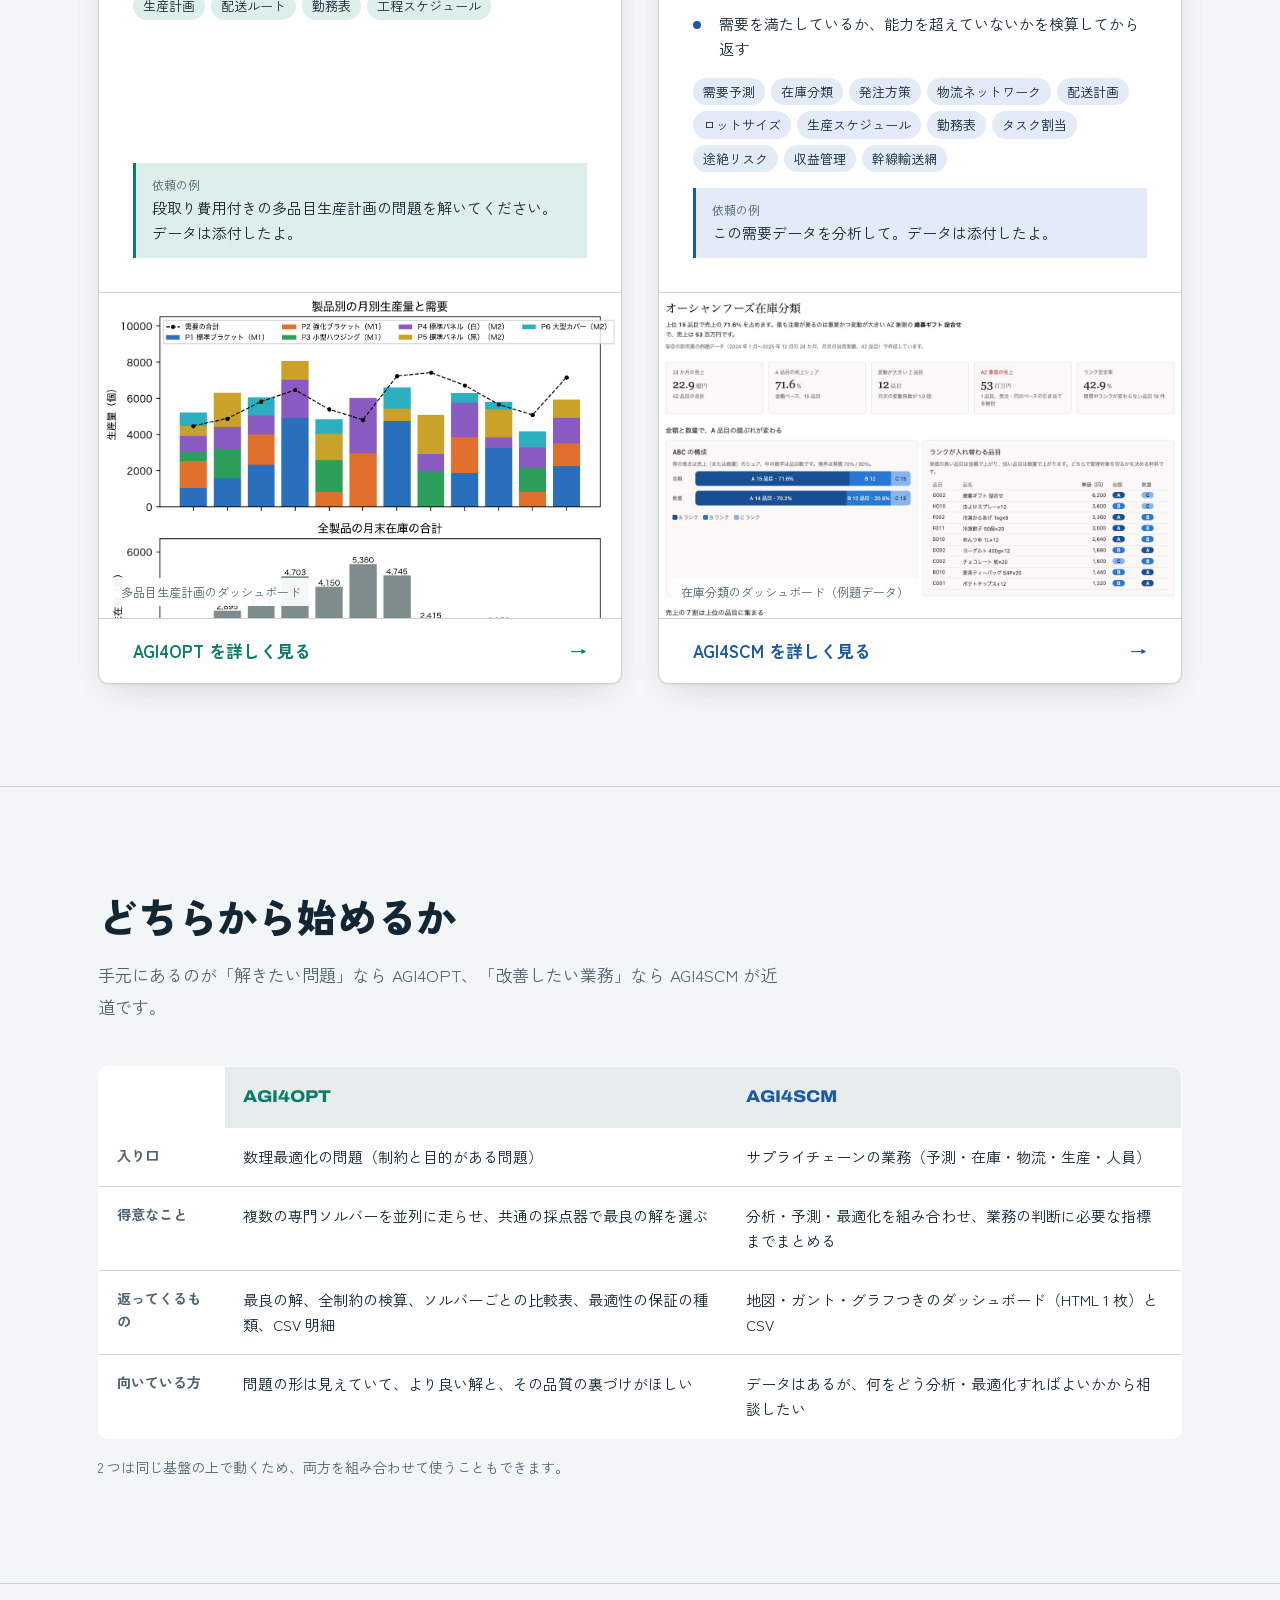
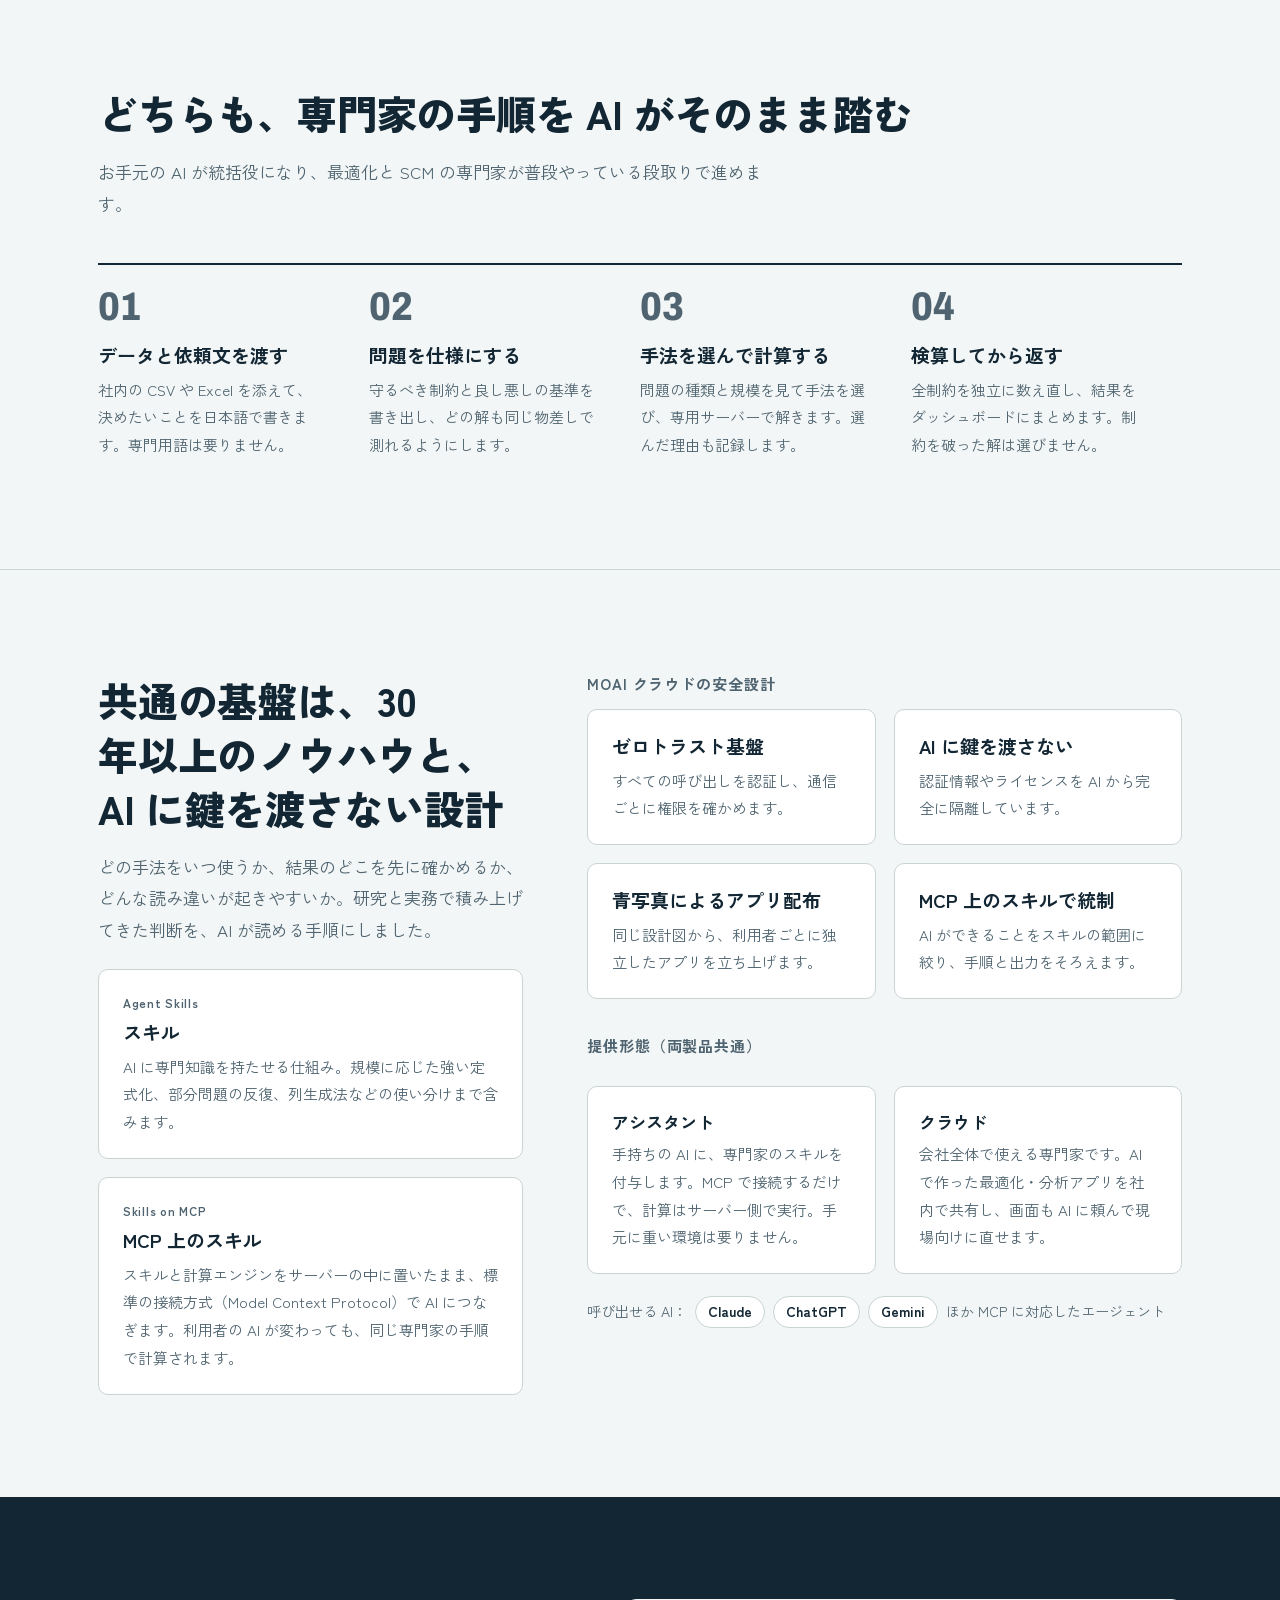
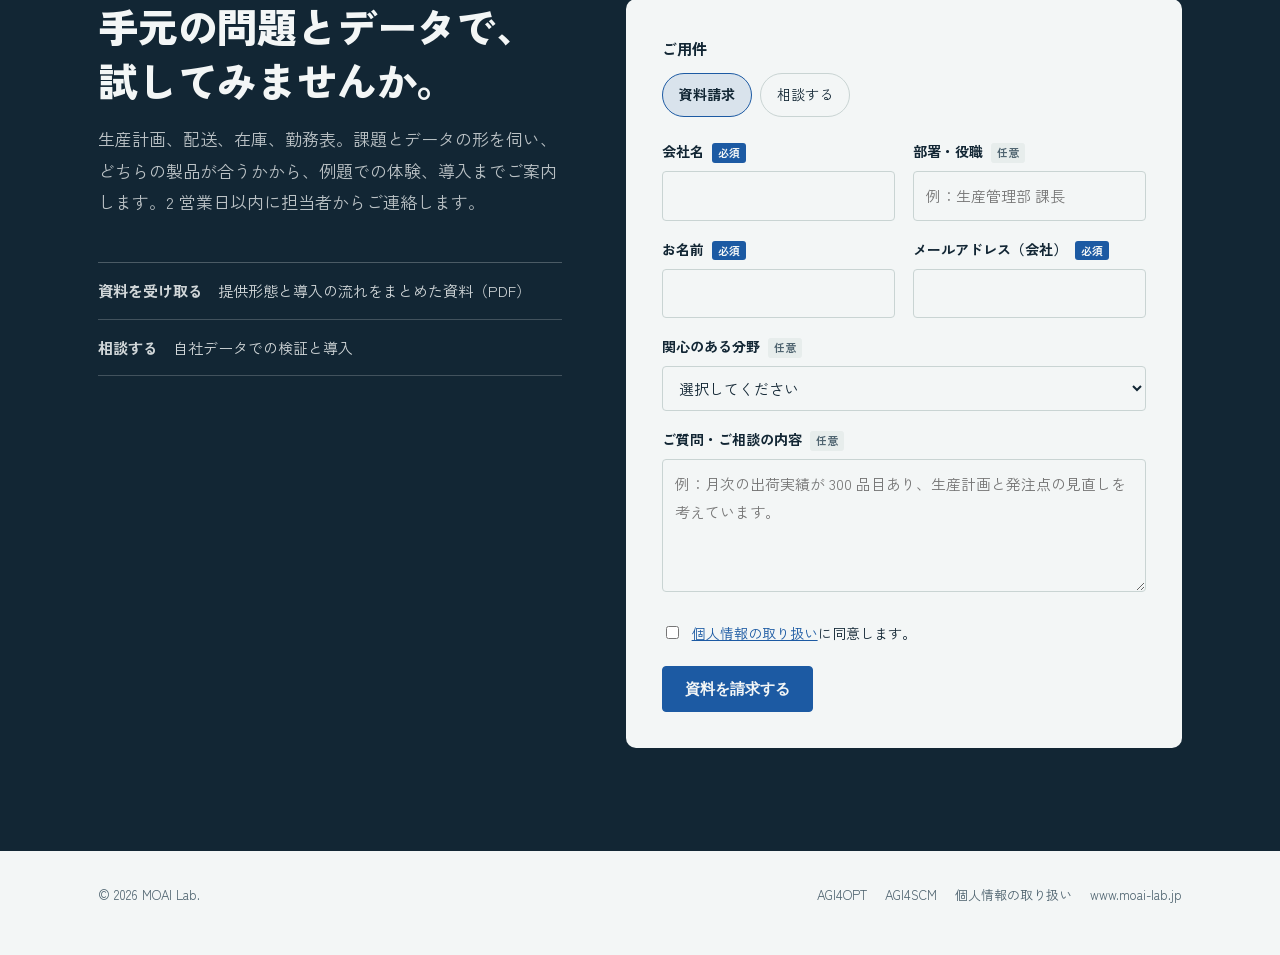
==== commit ed5bf4b6: "Rename product folders to /agi4opt/ and /agi4scm/ Serve the product pages at https://agi.moai-lab.jp" ====
--- a/index.html
+++ b/index.html
@@ -5,8 +5,14 @@
 <meta name="viewport" content="width=device-width, initial-scale=1">
 <title>MOAI AGI Suite | 最適化とサプライチェーンのための汎用人工知能</title>
 <meta name="description" content="MOAI AGI Suite は、自然言語の依頼と元データだけで、最適化問題とサプライチェーンの分析・最適化を行い、検算つきのダッシュボードで返す Agentic AI 群です。AGI4OPT と AGI4SCM の 2 製品からなります。MOAI Lab.">
-<link rel="icon" href="agi4opt-hp/assets/moai-logo.png">
+<link rel="icon" href="agi4opt/assets/moai-logo.png">
+<link rel="canonical" href="https://agi.moai-lab.jp/">
 <meta property="og:type" content="website">
+<meta property="og:url" content="https://agi.moai-lab.jp/">
+<meta property="og:image" content="https://agi.moai-lab.jp/agi4scm/assets/logistics-network.jpg">
+<meta property="og:locale" content="ja_JP">
+<meta property="og:site_name" content="MOAI AGI Suite">
+<meta name="twitter:card" content="summary_large_image">
 <meta property="og:title" content="MOAI AGI Suite | 最適化とサプライチェーンのための汎用人工知能">
 <meta property="og:description" content="依頼文とデータを渡すだけ。検算つきのダッシュボードで返す Agentic AI。AGI4OPT と AGI4SCM。">
 <link rel="preconnect" href="https://fonts.googleapis.com">
@@ -179,7 +185,7 @@
 .cta .btn.ghost{background:transparent;color:var(--on-ink)}
 .cta .btn.ghost:hover{background:var(--on-ink);color:var(--ink)}
 
-/* contact form（agi4scm-hp と同じ項目・同じ送信の決まり） */
+/* contact form（agi4scm と同じ項目・同じ送信の決まり） */
 .cta-grid{display:grid;grid-template-columns:minmax(0,5fr) minmax(0,6fr);gap:clamp(32px,5vw,72px);align-items:start}
 @media (max-width:960px){.cta-grid{grid-template-columns:minmax(0,1fr)}}
 .cta-list{list-style:none;margin:0;padding:0;border-top:1px solid color-mix(in srgb,var(--on-ink) 25%,transparent)}
@@ -232,7 +238,7 @@
 <header class="site-head">
   <div class="wrap">
     <a class="brand" href="#top" aria-label="MOAI AGI Suite トップへ">
-      <img src="agi4opt-hp/assets/moai-logo.png" alt="" width="30" height="26">
+      <img src="agi4opt/assets/moai-logo.png" alt="" width="30" height="26">
       <span class="mark">MOAI AGI Suite</span>
       <small>by MOAI Lab.</small>
     </a>
@@ -285,10 +291,10 @@
             <p class="ask"><small>依頼の例</small>段取り費用付きの多品目生産計画の問題を解いてください。データは添付したよ。</p>
           </div>
           <figure class="shot" style="margin:0">
-            <img src="agi4opt-hp/assets/production-plan.png" alt="AGI4OPT のダッシュボード。月別の生産量と需要、在庫、設備の稼働率" loading="lazy" width="1379" height="1466">
+            <img src="agi4opt/assets/production-plan.png" alt="AGI4OPT のダッシュボード。月別の生産量と需要、在庫、設備の稼働率" loading="lazy" width="1379" height="1466">
             <figcaption>多品目生産計画のダッシュボード</figcaption>
           </figure>
-          <a class="go" href="agi4opt-hp/">AGI4OPT を詳しく見る <span class="arrow" aria-hidden="true">→</span></a>
+          <a class="go" href="agi4opt/">AGI4OPT を詳しく見る <span class="arrow" aria-hidden="true">→</span></a>
         </article>
 
         <article class="product scm">
@@ -305,10 +311,10 @@
             <p class="ask"><small>依頼の例</small>この需要データを分析して。データは添付したよ。</p>
           </div>
           <figure class="shot" style="margin:0">
-            <img src="agi4scm-hp/assets/inventory-classification.jpg" alt="AGI4SCM の在庫分類ダッシュボード。ABC と XYZ で品目を 9 つに分けた結果" loading="lazy" width="1280" height="1800">
+            <img src="agi4scm/assets/inventory-classification.jpg" alt="AGI4SCM の在庫分類ダッシュボード。ABC と XYZ で品目を 9 つに分けた結果" loading="lazy" width="1280" height="1800">
             <figcaption>在庫分類のダッシュボード（例題データ）</figcaption>
           </figure>
-          <a class="go" href="agi4scm-hp/">AGI4SCM を詳しく見る <span class="arrow" aria-hidden="true">→</span></a>
+          <a class="go" href="agi4scm/">AGI4SCM を詳しく見る <span class="arrow" aria-hidden="true">→</span></a>
         </article>
       </div>
     </div>
@@ -398,7 +404,7 @@
 
     <div class="form-card" id="form-card">
       <!--
-        送信先: data-endpoint に、agi4scm-hp/form-backend/Code.gs を配備したウェブアプリの URL（https://script.google.com/macros/s/…/exec）を入れる。
+        送信先: data-endpoint に、agi4scm/form-backend/Code.gs を配備したウェブアプリの URL（https://script.google.com/macros/s/…/exec）を入れる。
         3 ページ（suite・agi4opt・agi4scm）で同じ受け口を使う。隠し欄 page で、どのページから来たかを区別する。
         空のままだと、sales@moai-lab.jp へメールで問い合わせるよう案内する。
       -->
@@ -483,8 +489,8 @@
   <div class="wrap">
     <span>© 2026 MOAI Lab.</span>
     <nav aria-label="フッター">
-      <a href="agi4opt-hp/">AGI4OPT</a>
-      <a href="agi4scm-hp/">AGI4SCM</a>
+      <a href="agi4opt/">AGI4OPT</a>
+      <a href="agi4scm/">AGI4SCM</a>
       <a href="privacy.html">個人情報の取り扱い</a>
       <a href="https://www.moai-lab.jp/">www.moai-lab.jp</a>
     </nav>
@@ -508,7 +514,7 @@
   setTimeout(next,3200);
 })();
 
-// お問い合わせフォーム（agi4scm-hp/main.js と同じ決まり。受け口は agi4scm-hp/form-backend/Code.gs）
+// お問い合わせフォーム（agi4scm/main.js と同じ決まり。受け口は agi4scm/form-backend/Code.gs）
 (function () {
   "use strict";
   var form = document.getElementById("lead-form");
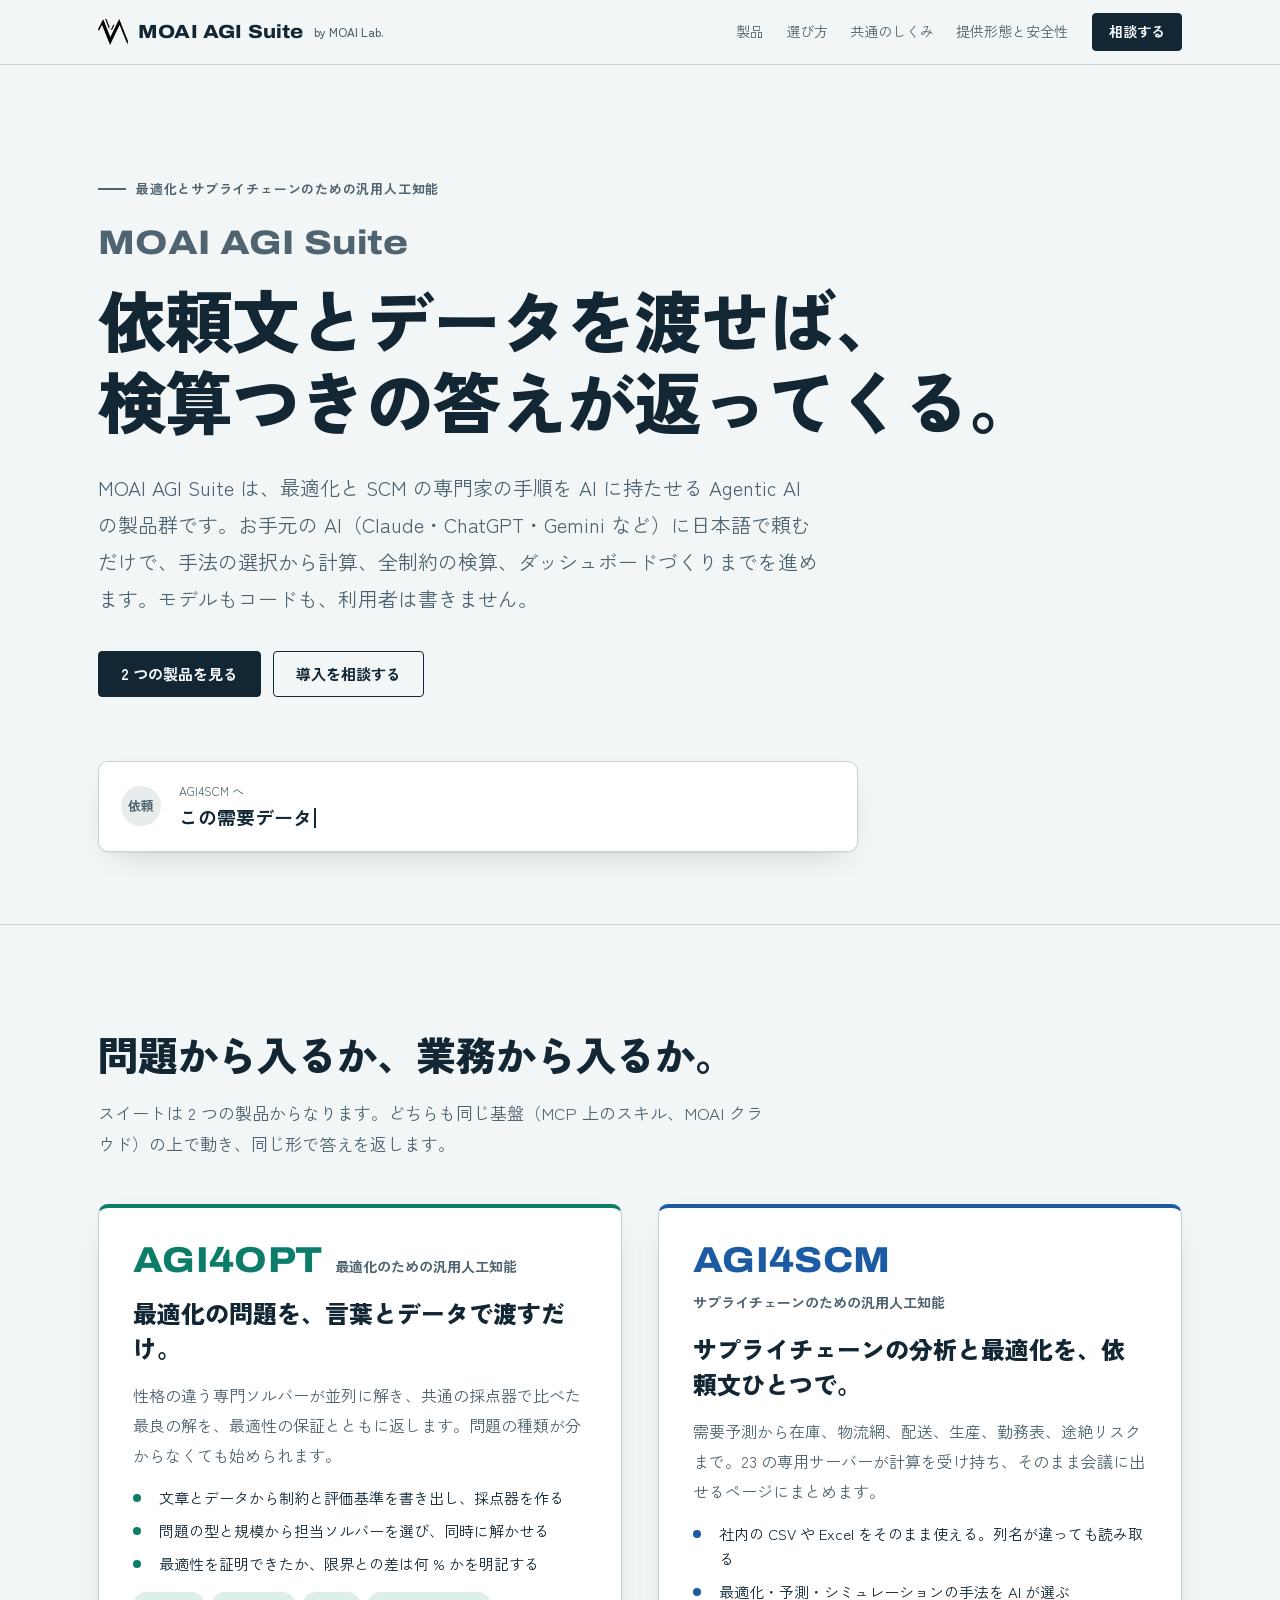
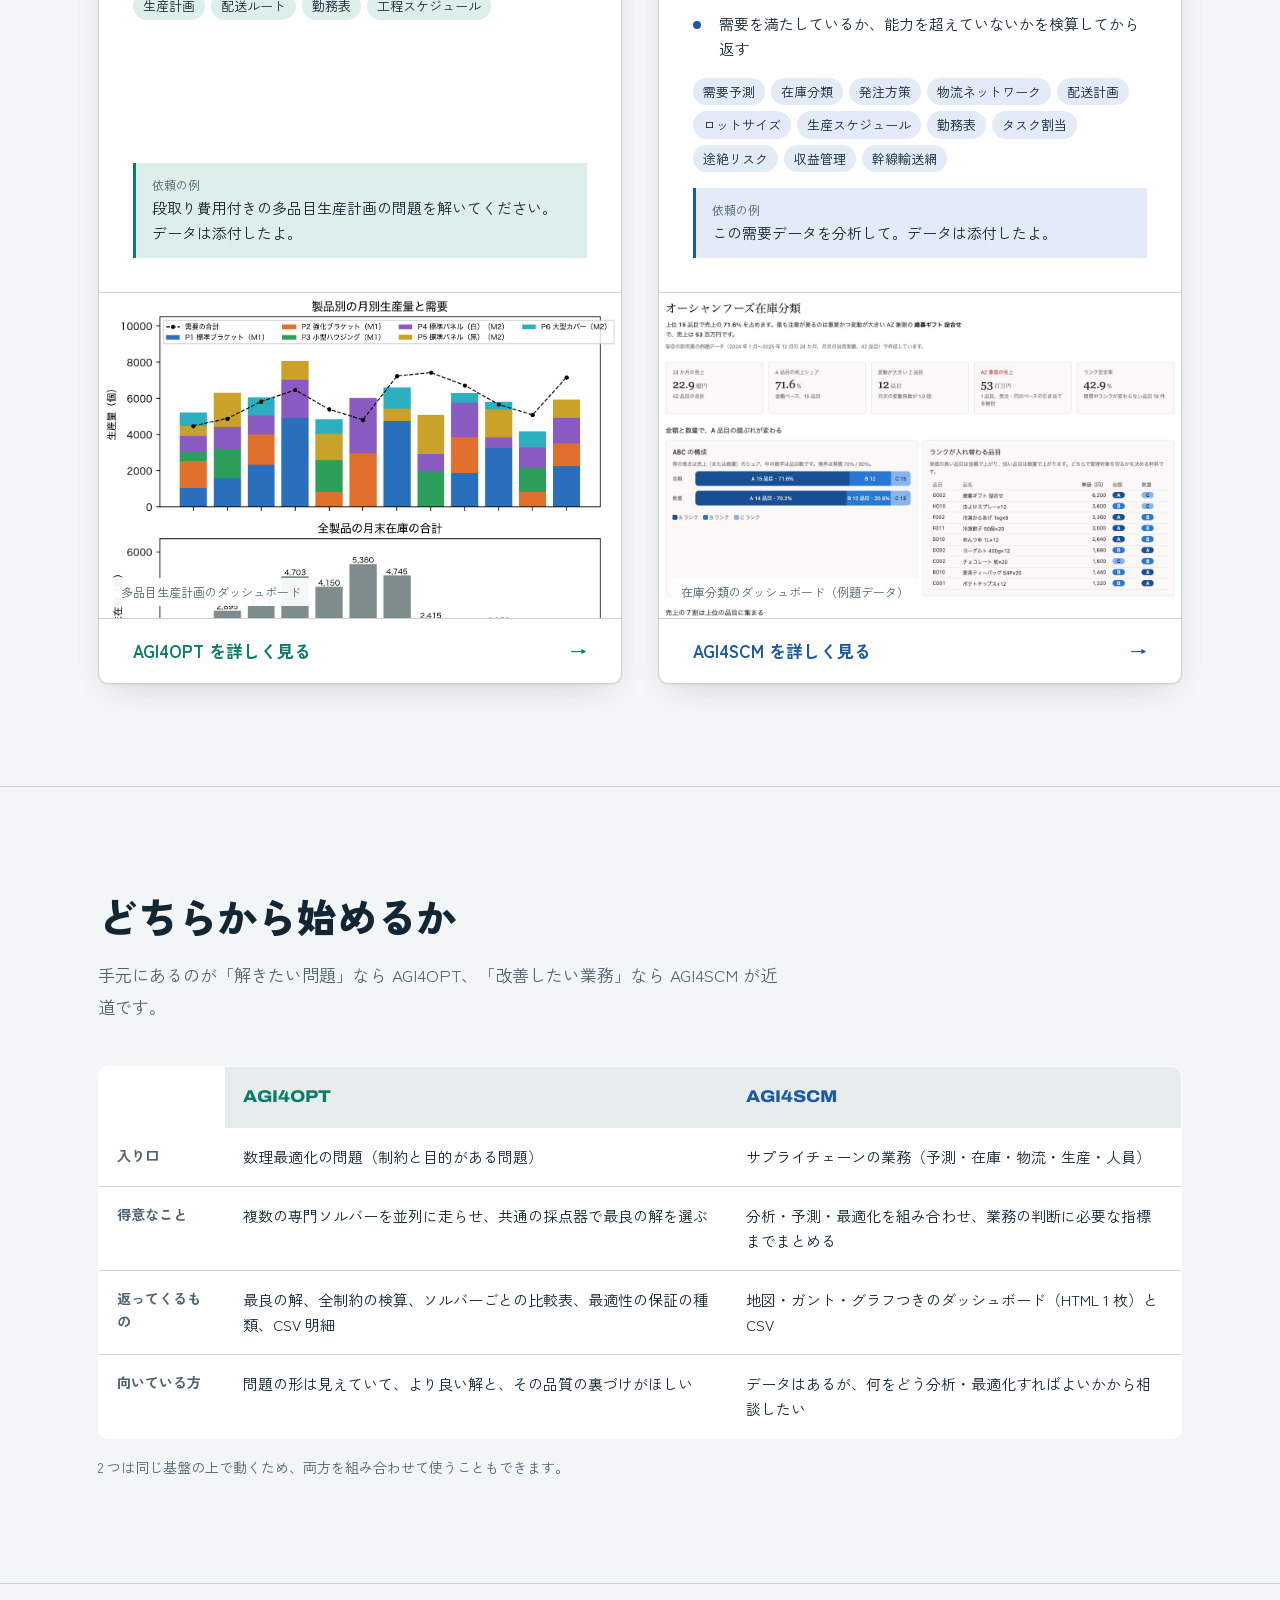
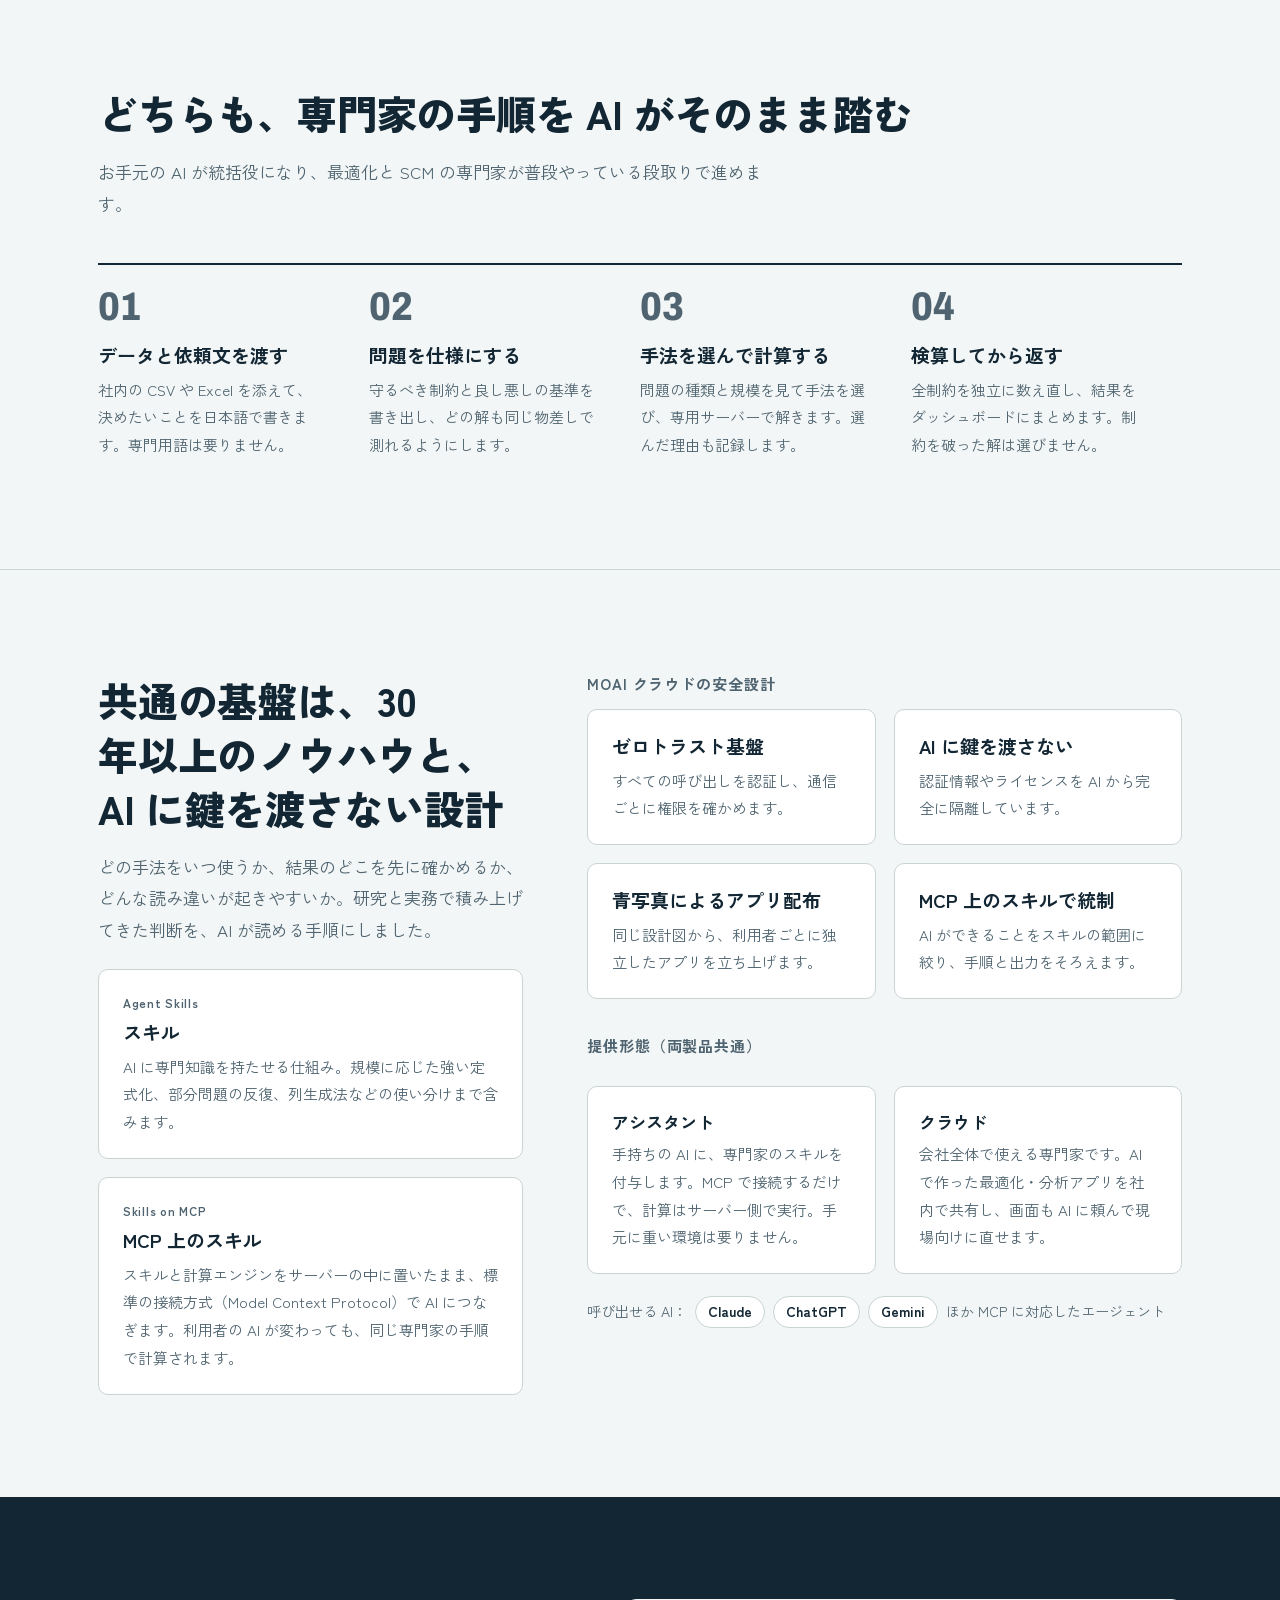
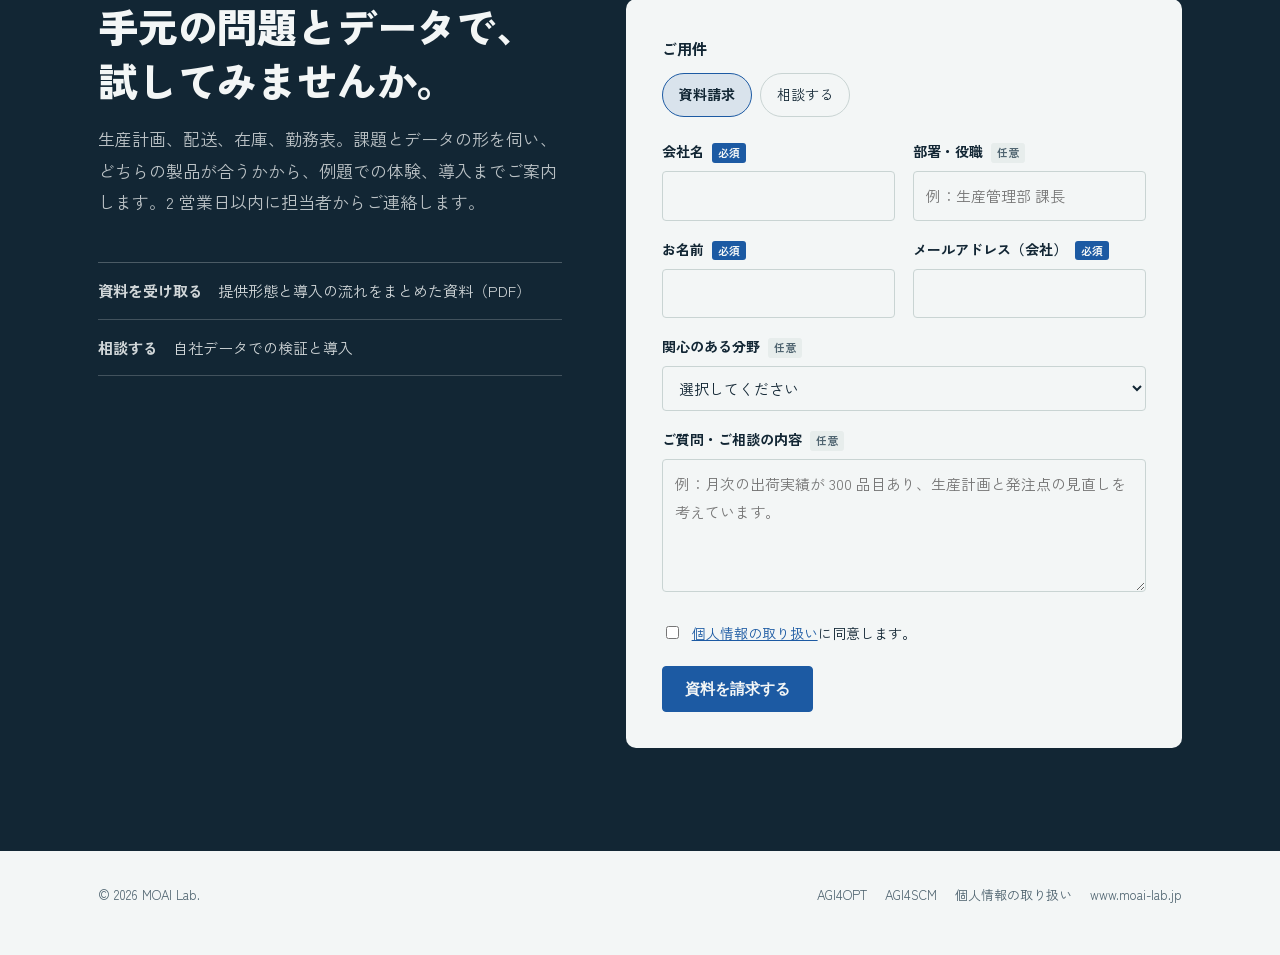
==== commit 7bcea8aa: "Reformat index.html Formatting only: indentation and line wrapping. Text, links, CSS and JavaScript " ====
--- a/index.html
+++ b/index.html
@@ -1,591 +1,1580 @@
 <!doctype html>
 <html lang="ja">
+
 <head>
-<meta charset="utf-8">
-<meta name="viewport" content="width=device-width, initial-scale=1">
-<title>MOAI AGI Suite | 最適化とサプライチェーンのための汎用人工知能</title>
-<meta name="description" content="MOAI AGI Suite は、自然言語の依頼と元データだけで、最適化問題とサプライチェーンの分析・最適化を行い、検算つきのダッシュボードで返す Agentic AI 群です。AGI4OPT と AGI4SCM の 2 製品からなります。MOAI Lab.">
-<link rel="icon" href="agi4opt/assets/moai-logo.png">
-<link rel="canonical" href="https://agi.moai-lab.jp/">
-<meta property="og:type" content="website">
-<meta property="og:url" content="https://agi.moai-lab.jp/">
-<meta property="og:image" content="https://agi.moai-lab.jp/agi4scm/assets/logistics-network.jpg">
-<meta property="og:locale" content="ja_JP">
-<meta property="og:site_name" content="MOAI AGI Suite">
-<meta name="twitter:card" content="summary_large_image">
-<meta property="og:title" content="MOAI AGI Suite | 最適化とサプライチェーンのための汎用人工知能">
-<meta property="og:description" content="依頼文とデータを渡すだけ。検算つきのダッシュボードで返す Agentic AI。AGI4OPT と AGI4SCM。">
-<link rel="preconnect" href="https://fonts.googleapis.com">
-<link rel="preconnect" href="https://fonts.gstatic.com" crossorigin>
-<link href="https://fonts.googleapis.com/css2?family=Archivo:wdth,wght@75..125,400..800&family=Zen+Kaku+Gothic+New:wght@400;500;700;900&display=swap" rel="stylesheet">
-<style>
-:root{
-  --paper:#F3F6F6;
-  --paper-2:#E7EDEC;
-  --card:#FFFFFF;
-  --ink:#122634;
-  --muted:#4F6470;
-  --rule:#C9D4D3;
-  --opt:#0B7D68;       /* AGI4OPT：緑ブイ */
-  --opt-wash:#DDEFEA;
-  --scm:#1C5AA3;       /* AGI4SCM：港の青 */
-  --scm-wash:#E2EBF6;
-  --signal:#F0B429;
-  --on-ink:#F3F6F6;
-  --logo-filter:none;
-  --shadow:0 1px 2px rgba(18,38,52,.06),0 12px 32px -16px rgba(18,38,52,.25);
-  --sans:"Zen Kaku Gothic New",system-ui,-apple-system,"Hiragino Sans",sans-serif;
-  --num:"Archivo","Zen Kaku Gothic New",sans-serif;
-  --gutter:clamp(16px,4vw,48px);
-  --max:1180px;
-}
-@media (prefers-color-scheme:dark){
-  :root:not([data-theme="light"]){
-    --paper:#0C1C26; --paper-2:#122A37; --card:#13293A; --ink:#E4ECEA; --muted:#98AEB5; --rule:#2A4859;
-    --opt:#3CC4A3; --opt-wash:#123A35; --scm:#7FAEDC; --scm-wash:#15304A; --on-ink:#0C1C26;
-    --logo-filter:invert(1); --shadow:0 1px 2px rgba(0,0,0,.3),0 12px 32px -16px rgba(0,0,0,.6);
-  }
-}
-:root[data-theme="dark"]{
-  --paper:#0C1C26; --paper-2:#122A37; --card:#13293A; --ink:#E4ECEA; --muted:#98AEB5; --rule:#2A4859;
-  --opt:#3CC4A3; --opt-wash:#123A35; --scm:#7FAEDC; --scm-wash:#15304A; --on-ink:#0C1C26;
-  --logo-filter:invert(1); --shadow:0 1px 2px rgba(0,0,0,.3),0 12px 32px -16px rgba(0,0,0,.6);
-}
-*,*::before,*::after{box-sizing:border-box}
-html{scroll-behavior:smooth;scroll-padding-top:72px}
-@media (prefers-reduced-motion:reduce){html{scroll-behavior:auto}}
-body{margin:0;background:var(--paper);color:var(--ink);font-family:var(--sans);font-size:17px;line-height:1.85;font-feature-settings:"palt" 1;-webkit-font-smoothing:antialiased;overflow-x:hidden}
-img{max-width:100%;height:auto;display:block}
-a{color:inherit}
-h1,h2,h3{word-break:auto-phrase}
-p{margin:0}
-:focus-visible{outline:3px solid var(--signal);outline-offset:3px;border-radius:2px}
-.skip{position:absolute;left:-999px;top:8px;z-index:100;background:var(--ink);color:var(--on-ink);padding:8px 14px;border-radius:4px}
-.skip:focus{left:8px}
-.wrap{max-width:var(--max);margin:0 auto;padding:0 var(--gutter)}
-.mark{font-family:var(--num);font-weight:800;font-stretch:112%;letter-spacing:.01em}
-
-/* header */
-.site-head{position:sticky;top:0;z-index:20;background:color-mix(in srgb,var(--paper) 92%,transparent);backdrop-filter:blur(8px);border-bottom:1px solid var(--rule)}
-.site-head .wrap{display:flex;align-items:center;gap:24px;height:64px}
-.brand{display:flex;align-items:center;gap:10px;text-decoration:none}
-.brand img{width:30px;filter:var(--logo-filter)}
-.brand .mark{font-size:19px}
-.brand small{font-weight:500;font-size:12px;color:var(--muted)}
-.site-head nav{margin-left:auto;display:flex;gap:22px;font-size:14px}
-.site-head nav a{text-decoration:none;color:var(--muted)}
-.site-head nav a:hover{color:var(--ink)}
-.btn{display:inline-flex;align-items:center;justify-content:center;gap:8px;min-height:46px;padding:0 22px;border-radius:4px;background:var(--ink);color:var(--on-ink);text-decoration:none;font-weight:700;font-size:15px;border:1.5px solid var(--ink);transition:background-color .15s,color .15s}
-.btn:hover{background:transparent;color:var(--ink)}
-.btn.ghost{background:transparent;color:var(--ink)}
-.btn.ghost:hover{background:var(--ink);color:var(--on-ink)}
-.site-head .btn{min-height:38px;padding:0 16px;font-size:14px}
-@media (max-width:860px){.site-head nav{display:none}.site-head .btn{margin-left:auto}}
-.brand,.site-head .btn{white-space:nowrap}
-@media (max-width:480px){.brand small{display:none}.brand .mark{font-size:17px}}
-
-/* hero */
-.hero{padding:clamp(48px,8vw,104px) 0 clamp(40px,6vw,72px)}
-.eyebrow{display:inline-flex;align-items:center;gap:10px;font-size:13px;font-weight:700;color:var(--muted);letter-spacing:.06em;margin-bottom:22px}
-.eyebrow::before{content:"";width:28px;height:2px;background:currentColor}
-.hero h1{margin:0;font-weight:900;font-size:clamp(34px,5.4vw,68px);line-height:1.2;letter-spacing:-.015em;max-width:15em}
-.hero h1 .suite{display:block;font-family:var(--num);font-weight:800;font-stretch:118%;font-size:.5em;letter-spacing:.01em;color:var(--muted);margin-bottom:.4em}
-.hero .lead{font-size:clamp(17px,1.7vw,20px);color:var(--muted);max-width:36em;margin:28px 0 34px}
-.hero .actions{display:flex;flex-wrap:wrap;gap:12px}
-
-/* request strip */
-.request{margin-top:clamp(40px,6vw,64px);display:grid;grid-template-columns:auto minmax(0,1fr);gap:0 18px;align-items:center;padding:18px 22px;background:var(--card);border:1px solid var(--rule);border-radius:10px;box-shadow:var(--shadow);max-width:760px}
-.request .who{grid-row:span 2;width:40px;height:40px;border-radius:50%;background:var(--paper-2);display:grid;place-items:center;font-size:13px;font-weight:700;color:var(--muted)}
-.request .lbl{font-size:12px;color:var(--muted)}
-.request .txt{font-size:clamp(16px,1.8vw,19px);font-weight:700;line-height:1.6;min-height:1.6em}
-.request .caret{display:inline-block;width:2px;height:1.05em;background:var(--ink);vertical-align:-.15em;margin-left:2px;animation:blink 1s steps(1) infinite}
-@keyframes blink{50%{opacity:0}}
-@media (prefers-reduced-motion:reduce){.request .caret{animation:none}}
-
-/* products */
-section{padding:clamp(56px,8vw,104px) 0;border-top:1px solid var(--rule)}
-h2{font-size:clamp(26px,3.4vw,40px);line-height:1.35;font-weight:900;margin:0 0 16px;letter-spacing:-.005em}
-h3{font-size:19px;line-height:1.5;margin:0 0 6px;font-weight:700}
-.intro{max-width:40em;color:var(--muted);margin:0 0 44px}
-
-.products{display:grid;grid-template-columns:repeat(2,minmax(0,1fr));gap:clamp(20px,3vw,36px)}
-@media (max-width:900px){.products{grid-template-columns:1fr}}
-.product{--accent:var(--opt);--wash:var(--opt-wash);display:flex;flex-direction:column;background:var(--card);border:1px solid var(--rule);border-top:4px solid var(--accent);border-radius:10px;box-shadow:var(--shadow);overflow:hidden}
-.product.scm{--accent:var(--scm);--wash:var(--scm-wash)}
-.product .body{padding:clamp(22px,3vw,34px);display:flex;flex-direction:column;gap:16px;flex:1}
-.product .name{display:flex;align-items:baseline;gap:12px;flex-wrap:wrap}
-.product .name .mark{font-size:clamp(28px,3vw,36px);color:var(--accent);line-height:1}
-.product .name span:last-child{font-size:14px;font-weight:700;color:var(--muted)}
-.product .tagline{font-size:clamp(20px,2.2vw,24px);font-weight:900;line-height:1.45}
-.product .desc{color:var(--muted);font-size:16px}
-.product ul{list-style:none;margin:0;padding:0;display:grid;gap:8px;font-size:15px}
-.product li{display:grid;grid-template-columns:18px 1fr;gap:8px;line-height:1.65}
-.product li::before{content:"";width:8px;height:8px;margin-top:.55em;border-radius:50%;background:var(--accent)}
-.chips{display:flex;flex-wrap:wrap;gap:6px}
-.chips span{font-size:13px;padding:2px 10px;border-radius:999px;background:var(--wash);color:var(--ink);line-height:1.8}
-.product .ask{margin-top:auto;padding:12px 16px;border-left:3px solid var(--accent);background:var(--wash);font-size:15px;line-height:1.7}
-.product .ask small{display:block;font-size:12px;color:var(--muted)}
-.product .shot{position:relative;aspect-ratio:16/10;overflow:hidden;background:var(--paper-2);border-top:1px solid var(--rule)}
-.product .shot img{width:100%;height:100%;object-fit:cover;object-position:top center}
-.product .shot figcaption{position:absolute;left:12px;bottom:12px;font-size:12px;padding:3px 10px;border-radius:4px;background:color-mix(in srgb,var(--card) 92%,transparent);color:var(--muted)}
-.product .go{display:flex;align-items:center;justify-content:space-between;gap:12px;padding:16px clamp(22px,3vw,34px);border-top:1px solid var(--rule);text-decoration:none;font-weight:700;color:var(--accent)}
-.product .go:hover{background:var(--wash)}
-.product .go .arrow{transition:transform .15s}
-.product .go:hover .arrow{transform:translateX(4px)}
-
-/* choose */
-.choose{width:100%;border-collapse:collapse;font-size:15px;background:var(--card);border:1px solid var(--rule);border-radius:10px;overflow:hidden}
-.choose th,.choose td{padding:16px 18px;text-align:left;vertical-align:top;border-bottom:1px solid var(--rule);line-height:1.7}
-.choose tr:last-child th,.choose tr:last-child td{border-bottom:0}
-.choose thead th{font-family:var(--num);font-weight:800;font-stretch:112%;font-size:17px;background:var(--paper-2)}
-.choose thead th.o{color:var(--opt)} .choose thead th.s{color:var(--scm)}
-.choose tbody th{width:9em;font-weight:700;color:var(--muted);font-size:14px}
-@media (max-width:700px){
-  .choose,.choose thead,.choose tbody,.choose tr,.choose th,.choose td{display:block;width:auto}
-  .choose thead{display:none}
-  .choose tbody tr{border-bottom:1px solid var(--rule);padding:10px 0}
-  .choose tbody th{border:0;padding:8px 16px 0;width:auto}
-  .choose td{border:0;padding:4px 16px 4px 16px}
-  .choose td::before{content:attr(data-p);display:block;font-family:var(--num);font-weight:800;font-size:13px}
-  .choose td.o::before{color:var(--opt)} .choose td.s::before{color:var(--scm)}
-}
-.note{font-size:14px;color:var(--muted);margin-top:16px}
-
-/* shared flow */
-.flow{list-style:none;margin:0;padding:0;display:grid;grid-template-columns:repeat(4,minmax(0,1fr));gap:0;counter-reset:s;border-top:2px solid var(--ink)}
-.flow li{counter-increment:s;padding:22px 22px 8px 0;margin-right:22px;position:relative}
-.flow li::before{content:counter(s,decimal-leading-zero);display:block;font-family:var(--num);font-weight:800;font-stretch:85%;font-size:40px;line-height:1;color:var(--muted);margin-bottom:14px}
-.flow p{font-size:15px;color:var(--muted)}
-@media (max-width:900px){.flow{grid-template-columns:repeat(2,minmax(0,1fr))}}
-@media (max-width:520px){.flow{grid-template-columns:1fr}.flow li{margin-right:0;border-bottom:1px solid var(--rule);padding-bottom:20px}}
-
-/* foundation */
-.split{display:grid;grid-template-columns:minmax(0,5fr) minmax(0,7fr);gap:clamp(28px,5vw,72px);align-items:start}
-@media (max-width:900px){.split{grid-template-columns:1fr}}
-.stack{display:grid;gap:18px}
-.tile{padding:22px 24px;background:var(--card);border:1px solid var(--rule);border-radius:10px}
-.tile p{font-size:15px;color:var(--muted)}
-.tile .k{font-size:12px;font-weight:700;letter-spacing:.06em;color:var(--muted);margin-bottom:4px}
-.grid4{display:grid;grid-template-columns:repeat(2,minmax(0,1fr));gap:18px}
-@media (max-width:620px){.grid4{grid-template-columns:1fr}}
-.plans{display:grid;grid-template-columns:repeat(2,minmax(0,1fr));gap:18px;margin-top:28px}
-@media (max-width:620px){.plans{grid-template-columns:1fr}}
-.plans .tile h3{font-size:17px}
-.ai-list{display:flex;flex-wrap:wrap;gap:8px;margin-top:22px;font-size:14px;color:var(--muted);align-items:center}
-.ai-list b{font-weight:700;color:var(--ink);padding:2px 12px;border:1px solid var(--rule);border-radius:999px;background:var(--card)}
-
-/* cta */
-.cta{background:var(--ink);color:var(--on-ink);border-top:0}
-.cta h2{color:var(--on-ink)}
-.cta .intro{color:color-mix(in srgb,var(--on-ink) 75%,transparent)}
-.cta .actions{display:flex;flex-wrap:wrap;gap:12px}
-.cta .intro{max-width:none}
-.cta .btn{background:var(--on-ink);color:var(--ink);border-color:var(--on-ink)}
-.cta .btn:hover{background:var(--signal);border-color:var(--signal);color:#122634}
-.cta .btn.ghost{background:transparent;color:var(--on-ink)}
-.cta .btn.ghost:hover{background:var(--on-ink);color:var(--ink)}
-
-/* contact form（agi4scm と同じ項目・同じ送信の決まり） */
-.cta-grid{display:grid;grid-template-columns:minmax(0,5fr) minmax(0,6fr);gap:clamp(32px,5vw,72px);align-items:start}
-@media (max-width:960px){.cta-grid{grid-template-columns:minmax(0,1fr)}}
-.cta-list{list-style:none;margin:0;padding:0;border-top:1px solid color-mix(in srgb,var(--on-ink) 25%,transparent)}
-.cta-list li{padding:14px 0;border-bottom:1px solid color-mix(in srgb,var(--on-ink) 25%,transparent);font-size:15px;opacity:.85}
-.cta-list b{opacity:1}
-.form-card{--f-line:var(--rule);--f-accent:var(--scm);background:var(--paper);color:var(--ink);border-radius:10px;padding:clamp(22px,3vw,36px)}
-.form-card p{opacity:1;max-width:none;margin:0}
-.form-card a{color:var(--f-accent)}
-.form-type{border:0;margin:0 0 22px;padding:0;display:flex;flex-wrap:wrap;gap:8px}
-.form-type legend{font-weight:700;margin-bottom:10px;padding:0;font-size:15px}
-.form-type label{position:relative;cursor:pointer}
-.form-type input{position:absolute;opacity:0;inset:0;margin:0;cursor:pointer}
-.form-type span{display:inline-block;padding:8px 16px;border:1.5px solid var(--f-line);border-radius:999px;font-size:14px}
-.form-type input:checked+span{border-color:var(--f-accent);background:color-mix(in srgb,var(--f-accent) 12%,var(--paper));font-weight:700}
-.form-type input:focus-visible+span{outline:3px solid var(--signal,#F0B429);outline-offset:2px}
-.fields{display:grid;grid-template-columns:repeat(2,minmax(0,1fr));gap:16px 18px}
-@media (max-width:640px){.fields{grid-template-columns:minmax(0,1fr)}}
-.field.full{grid-column:1/-1}
-.field label{display:flex;gap:8px;align-items:baseline;font-size:14px;font-weight:700;margin-bottom:6px}
-.field .req,.field .opt{font-size:11px;font-weight:700;padding:1px 6px;border-radius:3px;line-height:1.6}
-.field .req{background:var(--f-accent);color:var(--paper)}
-.field .opt{background:var(--paper-2);color:var(--muted)}
-.field input,.field select,.field textarea{width:100%;font:inherit;font-size:15px;color:var(--ink);border:1.5px solid var(--f-line);border-radius:4px;padding:10px 12px;background:var(--paper)}
-.field input:focus,.field select:focus,.field textarea:focus{border-color:var(--f-accent);outline:none;box-shadow:0 0 0 3px color-mix(in srgb,var(--f-accent) 22%,transparent)}
-.field [aria-invalid="true"]{border-color:#c0392b}
-.hp{position:absolute;left:-9999px;width:1px;height:1px;overflow:hidden}
-.consent{display:flex;gap:10px;align-items:flex-start;margin:20px 0;font-size:14px}
-.consent input{margin-top:.4em}
-.form-actions{display:flex;flex-wrap:wrap;align-items:center;gap:14px}
-.form-card .btn{background:var(--f-accent);color:var(--paper);border-color:var(--f-accent)}
-.form-card .btn:hover{background:transparent;color:var(--f-accent)}
-.form-card .btn:disabled{opacity:.6;cursor:progress}
-.form-status{font-size:14px;color:var(--muted)}
-.form-status.error{color:#b42318}
-.thanks{display:none}
-.form-card.done form{display:none}
-.form-card.done .thanks{display:block}
-.thanks h3{font-size:20px;margin-bottom:8px}
-
-footer{padding:32px 0 48px;font-size:13px;color:var(--muted)}
-footer .wrap{display:flex;flex-wrap:wrap;gap:12px 24px;justify-content:space-between}
-footer nav{display:flex;flex-wrap:wrap;gap:18px}
-footer a{text-decoration:none}
-footer a:hover{text-decoration:underline}
-</style>
+  <meta charset="utf-8">
+  <meta name="viewport" content="width=device-width, initial-scale=1">
+  <title>MOAI AGI Suite | 最適化とサプライチェーンのための汎用人工知能</title>
+  <meta name="description"
+    content="MOAI AGI Suite は、自然言語の依頼と元データだけで、最適化問題とサプライチェーンの分析・最適化を行い、検算つきのダッシュボードで返す Agentic AI 群です。AGI4OPT と AGI4SCM の 2 製品からなります。MOAI Lab.">
+  <link rel="icon" href="agi4opt/assets/moai-logo.png">
+  <link rel="canonical" href="https://agi.moai-lab.jp/">
+  <meta property="og:type" content="website">
+  <meta property="og:url" content="https://agi.moai-lab.jp/">
+  <meta property="og:image" content="https://agi.moai-lab.jp/agi4scm/assets/logistics-network.jpg">
+  <meta property="og:locale" content="ja_JP">
+  <meta property="og:site_name" content="MOAI AGI Suite">
+  <meta name="twitter:card" content="summary_large_image">
+  <meta property="og:title" content="MOAI AGI Suite | 最適化とサプライチェーンのための汎用人工知能">
+  <meta property="og:description" content="依頼文とデータを渡すだけ。検算つきのダッシュボードで返す Agentic AI。AGI4OPT と AGI4SCM。">
+  <link rel="preconnect" href="https://fonts.googleapis.com">
+  <link rel="preconnect" href="https://fonts.gstatic.com" crossorigin>
+  <link
+    href="https://fonts.googleapis.com/css2?family=Archivo:wdth,wght@75..125,400..800&family=Zen+Kaku+Gothic+New:wght@400;500;700;900&display=swap"
+    rel="stylesheet">
+  <style>
+    :root {
+      --paper: #F3F6F6;
+      --paper-2: #E7EDEC;
+      --card: #FFFFFF;
+      --ink: #122634;
+      --muted: #4F6470;
+      --rule: #C9D4D3;
+      --opt: #0B7D68;
+      /* AGI4OPT：緑ブイ */
+      --opt-wash: #DDEFEA;
+      --scm: #1C5AA3;
+      /* AGI4SCM：港の青 */
+      --scm-wash: #E2EBF6;
+      --signal: #F0B429;
+      --on-ink: #F3F6F6;
+      --logo-filter: none;
+      --shadow: 0 1px 2px rgba(18, 38, 52, .06), 0 12px 32px -16px rgba(18, 38, 52, .25);
+      --sans: "Zen Kaku Gothic New", system-ui, -apple-system, "Hiragino Sans", sans-serif;
+      --num: "Archivo", "Zen Kaku Gothic New", sans-serif;
+      --gutter: clamp(16px, 4vw, 48px);
+      --max: 1180px;
+    }
+
+    @media (prefers-color-scheme:dark) {
+      :root:not([data-theme="light"]) {
+        --paper: #0C1C26;
+        --paper-2: #122A37;
+        --card: #13293A;
+        --ink: #E4ECEA;
+        --muted: #98AEB5;
+        --rule: #2A4859;
+        --opt: #3CC4A3;
+        --opt-wash: #123A35;
+        --scm: #7FAEDC;
+        --scm-wash: #15304A;
+        --on-ink: #0C1C26;
+        --logo-filter: invert(1);
+        --shadow: 0 1px 2px rgba(0, 0, 0, .3), 0 12px 32px -16px rgba(0, 0, 0, .6);
+      }
+    }
+
+    :root[data-theme="dark"] {
+      --paper: #0C1C26;
+      --paper-2: #122A37;
+      --card: #13293A;
+      --ink: #E4ECEA;
+      --muted: #98AEB5;
+      --rule: #2A4859;
+      --opt: #3CC4A3;
+      --opt-wash: #123A35;
+      --scm: #7FAEDC;
+      --scm-wash: #15304A;
+      --on-ink: #0C1C26;
+      --logo-filter: invert(1);
+      --shadow: 0 1px 2px rgba(0, 0, 0, .3), 0 12px 32px -16px rgba(0, 0, 0, .6);
+    }
+
+    *,
+    *::before,
+    *::after {
+      box-sizing: border-box
+    }
+
+    html {
+      scroll-behavior: smooth;
+      scroll-padding-top: 72px
+    }
+
+    @media (prefers-reduced-motion:reduce) {
+      html {
+        scroll-behavior: auto
+      }
+    }
+
+    body {
+      margin: 0;
+      background: var(--paper);
+      color: var(--ink);
+      font-family: var(--sans);
+      font-size: 17px;
+      line-height: 1.85;
+      font-feature-settings: "palt" 1;
+      -webkit-font-smoothing: antialiased;
+      overflow-x: hidden
+    }
+
+    img {
+      max-width: 100%;
+      height: auto;
+      display: block
+    }
+
+    a {
+      color: inherit
+    }
+
+    h1,
+    h2,
+    h3 {
+      word-break: auto-phrase
+    }
+
+    p {
+      margin: 0
+    }
+
+    :focus-visible {
+      outline: 3px solid var(--signal);
+      outline-offset: 3px;
+      border-radius: 2px
+    }
+
+    .skip {
+      position: absolute;
+      left: -999px;
+      top: 8px;
+      z-index: 100;
+      background: var(--ink);
+      color: var(--on-ink);
+      padding: 8px 14px;
+      border-radius: 4px
+    }
+
+    .skip:focus {
+      left: 8px
+    }
+
+    .wrap {
+      max-width: var(--max);
+      margin: 0 auto;
+      padding: 0 var(--gutter)
+    }
+
+    .mark {
+      font-family: var(--num);
+      font-weight: 800;
+      font-stretch: 112%;
+      letter-spacing: .01em
+    }
+
+    /* header */
+    .site-head {
+      position: sticky;
+      top: 0;
+      z-index: 20;
+      background: color-mix(in srgb, var(--paper) 92%, transparent);
+      backdrop-filter: blur(8px);
+      border-bottom: 1px solid var(--rule)
+    }
+
+    .site-head .wrap {
+      display: flex;
+      align-items: center;
+      gap: 24px;
+      height: 64px
+    }
+
+    .brand {
+      display: flex;
+      align-items: center;
+      gap: 10px;
+      text-decoration: none
+    }
+
+    .brand img {
+      width: 30px;
+      filter: var(--logo-filter)
+    }
+
+    .brand .mark {
+      font-size: 19px
+    }
+
+    .brand small {
+      font-weight: 500;
+      font-size: 12px;
+      color: var(--muted)
+    }
+
+    .site-head nav {
+      margin-left: auto;
+      display: flex;
+      gap: 22px;
+      font-size: 14px
+    }
+
+    .site-head nav a {
+      text-decoration: none;
+      color: var(--muted)
+    }
+
+    .site-head nav a:hover {
+      color: var(--ink)
+    }
+
+    .btn {
+      display: inline-flex;
+      align-items: center;
+      justify-content: center;
+      gap: 8px;
+      min-height: 46px;
+      padding: 0 22px;
+      border-radius: 4px;
+      background: var(--ink);
+      color: var(--on-ink);
+      text-decoration: none;
+      font-weight: 700;
+      font-size: 15px;
+      border: 1.5px solid var(--ink);
+      transition: background-color .15s, color .15s
+    }
+
+    .btn:hover {
+      background: transparent;
+      color: var(--ink)
+    }
+
+    .btn.ghost {
+      background: transparent;
+      color: var(--ink)
+    }
+
+    .btn.ghost:hover {
+      background: var(--ink);
+      color: var(--on-ink)
+    }
+
+    .site-head .btn {
+      min-height: 38px;
+      padding: 0 16px;
+      font-size: 14px
+    }
+
+    @media (max-width:860px) {
+      .site-head nav {
+        display: none
+      }
+
+      .site-head .btn {
+        margin-left: auto
+      }
+    }
+
+    .brand,
+    .site-head .btn {
+      white-space: nowrap
+    }
+
+    @media (max-width:480px) {
+      .brand small {
+        display: none
+      }
+
+      .brand .mark {
+        font-size: 17px
+      }
+    }
+
+    /* hero */
+    .hero {
+      padding: clamp(48px, 8vw, 104px) 0 clamp(40px, 6vw, 72px)
+    }
+
+    .eyebrow {
+      display: inline-flex;
+      align-items: center;
+      gap: 10px;
+      font-size: 13px;
+      font-weight: 700;
+      color: var(--muted);
+      letter-spacing: .06em;
+      margin-bottom: 22px
+    }
+
+    .eyebrow::before {
+      content: "";
+      width: 28px;
+      height: 2px;
+      background: currentColor
+    }
+
+    .hero h1 {
+      margin: 0;
+      font-weight: 900;
+      font-size: clamp(34px, 5.4vw, 68px);
+      line-height: 1.2;
+      letter-spacing: -.015em;
+      max-width: 15em
+    }
+
+    .hero h1 .suite {
+      display: block;
+      font-family: var(--num);
+      font-weight: 800;
+      font-stretch: 118%;
+      font-size: .5em;
+      letter-spacing: .01em;
+      color: var(--muted);
+      margin-bottom: .4em
+    }
+
+    .hero .lead {
+      font-size: clamp(17px, 1.7vw, 20px);
+      color: var(--muted);
+      max-width: 36em;
+      margin: 28px 0 34px
+    }
+
+    .hero .actions {
+      display: flex;
+      flex-wrap: wrap;
+      gap: 12px
+    }
+
+    /* request strip */
+    .request {
+      margin-top: clamp(40px, 6vw, 64px);
+      display: grid;
+      grid-template-columns: auto minmax(0, 1fr);
+      gap: 0 18px;
+      align-items: center;
+      padding: 18px 22px;
+      background: var(--card);
+      border: 1px solid var(--rule);
+      border-radius: 10px;
+      box-shadow: var(--shadow);
+      max-width: 760px
+    }
+
+    .request .who {
+      grid-row: span 2;
+      width: 40px;
+      height: 40px;
+      border-radius: 50%;
+      background: var(--paper-2);
+      display: grid;
+      place-items: center;
+      font-size: 13px;
+      font-weight: 700;
+      color: var(--muted)
+    }
+
+    .request .lbl {
+      font-size: 12px;
+      color: var(--muted)
+    }
+
+    .request .txt {
+      font-size: clamp(16px, 1.8vw, 19px);
+      font-weight: 700;
+      line-height: 1.6;
+      min-height: 1.6em
+    }
+
+    .request .caret {
+      display: inline-block;
+      width: 2px;
+      height: 1.05em;
+      background: var(--ink);
+      vertical-align: -.15em;
+      margin-left: 2px;
+      animation: blink 1s steps(1) infinite
+    }
+
+    @keyframes blink {
+      50% {
+        opacity: 0
+      }
+    }
+
+    @media (prefers-reduced-motion:reduce) {
+      .request .caret {
+        animation: none
+      }
+    }
+
+    /* products */
+    section {
+      padding: clamp(56px, 8vw, 104px) 0;
+      border-top: 1px solid var(--rule)
+    }
+
+    h2 {
+      font-size: clamp(26px, 3.4vw, 40px);
+      line-height: 1.35;
+      font-weight: 900;
+      margin: 0 0 16px;
+      letter-spacing: -.005em
+    }
+
+    h3 {
+      font-size: 19px;
+      line-height: 1.5;
+      margin: 0 0 6px;
+      font-weight: 700
+    }
+
+    .intro {
+      max-width: 40em;
+      color: var(--muted);
+      margin: 0 0 44px
+    }
+
+    .products {
+      display: grid;
+      grid-template-columns: repeat(2, minmax(0, 1fr));
+      gap: clamp(20px, 3vw, 36px)
+    }
+
+    @media (max-width:900px) {
+      .products {
+        grid-template-columns: 1fr
+      }
+    }
+
+    .product {
+      --accent: var(--opt);
+      --wash: var(--opt-wash);
+      display: flex;
+      flex-direction: column;
+      background: var(--card);
+      border: 1px solid var(--rule);
+      border-top: 4px solid var(--accent);
+      border-radius: 10px;
+      box-shadow: var(--shadow);
+      overflow: hidden
+    }
+
+    .product.scm {
+      --accent: var(--scm);
+      --wash: var(--scm-wash)
+    }
+
+    .product .body {
+      padding: clamp(22px, 3vw, 34px);
+      display: flex;
+      flex-direction: column;
+      gap: 16px;
+      flex: 1
+    }
+
+    .product .name {
+      display: flex;
+      align-items: baseline;
+      gap: 12px;
+      flex-wrap: wrap
+    }
+
+    .product .name .mark {
+      font-size: clamp(28px, 3vw, 36px);
+      color: var(--accent);
+      line-height: 1
+    }
+
+    .product .name span:last-child {
+      font-size: 14px;
+      font-weight: 700;
+      color: var(--muted)
+    }
+
+    .product .tagline {
+      font-size: clamp(20px, 2.2vw, 24px);
+      font-weight: 900;
+      line-height: 1.45
+    }
+
+    .product .desc {
+      color: var(--muted);
+      font-size: 16px
+    }
+
+    .product ul {
+      list-style: none;
+      margin: 0;
+      padding: 0;
+      display: grid;
+      gap: 8px;
+      font-size: 15px
+    }
+
+    .product li {
+      display: grid;
+      grid-template-columns: 18px 1fr;
+      gap: 8px;
+      line-height: 1.65
+    }
+
+    .product li::before {
+      content: "";
+      width: 8px;
+      height: 8px;
+      margin-top: .55em;
+      border-radius: 50%;
+      background: var(--accent)
+    }
+
+    .chips {
+      display: flex;
+      flex-wrap: wrap;
+      gap: 6px
+    }
+
+    .chips span {
+      font-size: 13px;
+      padding: 2px 10px;
+      border-radius: 999px;
+      background: var(--wash);
+      color: var(--ink);
+      line-height: 1.8
+    }
+
+    .product .ask {
+      margin-top: auto;
+      padding: 12px 16px;
+      border-left: 3px solid var(--accent);
+      background: var(--wash);
+      font-size: 15px;
+      line-height: 1.7
+    }
+
+    .product .ask small {
+      display: block;
+      font-size: 12px;
+      color: var(--muted)
+    }
+
+    .product .shot {
+      position: relative;
+      aspect-ratio: 16/10;
+      overflow: hidden;
+      background: var(--paper-2);
+      border-top: 1px solid var(--rule)
+    }
+
+    .product .shot img {
+      width: 100%;
+      height: 100%;
+      object-fit: cover;
+      object-position: top center
+    }
+
+    .product .shot figcaption {
+      position: absolute;
+      left: 12px;
+      bottom: 12px;
+      font-size: 12px;
+      padding: 3px 10px;
+      border-radius: 4px;
+      background: color-mix(in srgb, var(--card) 92%, transparent);
+      color: var(--muted)
+    }
+
+    .product .go {
+      display: flex;
+      align-items: center;
+      justify-content: space-between;
+      gap: 12px;
+      padding: 16px clamp(22px, 3vw, 34px);
+      border-top: 1px solid var(--rule);
+      text-decoration: none;
+      font-weight: 700;
+      color: var(--accent)
+    }
+
+    .product .go:hover {
+      background: var(--wash)
+    }
+
+    .product .go .arrow {
+      transition: transform .15s
+    }
+
+    .product .go:hover .arrow {
+      transform: translateX(4px)
+    }
+
+    /* choose */
+    .choose {
+      width: 100%;
+      border-collapse: collapse;
+      font-size: 15px;
+      background: var(--card);
+      border: 1px solid var(--rule);
+      border-radius: 10px;
+      overflow: hidden
+    }
+
+    .choose th,
+    .choose td {
+      padding: 16px 18px;
+      text-align: left;
+      vertical-align: top;
+      border-bottom: 1px solid var(--rule);
+      line-height: 1.7
+    }
+
+    .choose tr:last-child th,
+    .choose tr:last-child td {
+      border-bottom: 0
+    }
+
+    .choose thead th {
+      font-family: var(--num);
+      font-weight: 800;
+      font-stretch: 112%;
+      font-size: 17px;
+      background: var(--paper-2)
+    }
+
+    .choose thead th.o {
+      color: var(--opt)
+    }
+
+    .choose thead th.s {
+      color: var(--scm)
+    }
+
+    .choose tbody th {
+      width: 9em;
+      font-weight: 700;
+      color: var(--muted);
+      font-size: 14px
+    }
+
+    @media (max-width:700px) {
+
+      .choose,
+      .choose thead,
+      .choose tbody,
+      .choose tr,
+      .choose th,
+      .choose td {
+        display: block;
+        width: auto
+      }
+
+      .choose thead {
+        display: none
+      }
+
+      .choose tbody tr {
+        border-bottom: 1px solid var(--rule);
+        padding: 10px 0
+      }
+
+      .choose tbody th {
+        border: 0;
+        padding: 8px 16px 0;
+        width: auto
+      }
+
+      .choose td {
+        border: 0;
+        padding: 4px 16px 4px 16px
+      }
+
+      .choose td::before {
+        content: attr(data-p);
+        display: block;
+        font-family: var(--num);
+        font-weight: 800;
+        font-size: 13px
+      }
+
+      .choose td.o::before {
+        color: var(--opt)
+      }
+
+      .choose td.s::before {
+        color: var(--scm)
+      }
+    }
+
+    .note {
+      font-size: 14px;
+      color: var(--muted);
+      margin-top: 16px
+    }
+
+    /* shared flow */
+    .flow {
+      list-style: none;
+      margin: 0;
+      padding: 0;
+      display: grid;
+      grid-template-columns: repeat(4, minmax(0, 1fr));
+      gap: 0;
+      counter-reset: s;
+      border-top: 2px solid var(--ink)
+    }
+
+    .flow li {
+      counter-increment: s;
+      padding: 22px 22px 8px 0;
+      margin-right: 22px;
+      position: relative
+    }
+
+    .flow li::before {
+      content: counter(s, decimal-leading-zero);
+      display: block;
+      font-family: var(--num);
+      font-weight: 800;
+      font-stretch: 85%;
+      font-size: 40px;
+      line-height: 1;
+      color: var(--muted);
+      margin-bottom: 14px
+    }
+
+    .flow p {
+      font-size: 15px;
+      color: var(--muted)
+    }
+
+    @media (max-width:900px) {
+      .flow {
+        grid-template-columns: repeat(2, minmax(0, 1fr))
+      }
+    }
+
+    @media (max-width:520px) {
+      .flow {
+        grid-template-columns: 1fr
+      }
+
+      .flow li {
+        margin-right: 0;
+        border-bottom: 1px solid var(--rule);
+        padding-bottom: 20px
+      }
+    }
+
+    /* foundation */
+    .split {
+      display: grid;
+      grid-template-columns: minmax(0, 5fr) minmax(0, 7fr);
+      gap: clamp(28px, 5vw, 72px);
+      align-items: start
+    }
+
+    @media (max-width:900px) {
+      .split {
+        grid-template-columns: 1fr
+      }
+    }
+
+    .stack {
+      display: grid;
+      gap: 18px
+    }
+
+    .tile {
+      padding: 22px 24px;
+      background: var(--card);
+      border: 1px solid var(--rule);
+      border-radius: 10px
+    }
+
+    .tile p {
+      font-size: 15px;
+      color: var(--muted)
+    }
+
+    .tile .k {
+      font-size: 12px;
+      font-weight: 700;
+      letter-spacing: .06em;
+      color: var(--muted);
+      margin-bottom: 4px
+    }
+
+    .grid4 {
+      display: grid;
+      grid-template-columns: repeat(2, minmax(0, 1fr));
+      gap: 18px
+    }
+
+    @media (max-width:620px) {
+      .grid4 {
+        grid-template-columns: 1fr
+      }
+    }
+
+    .plans {
+      display: grid;
+      grid-template-columns: repeat(2, minmax(0, 1fr));
+      gap: 18px;
+      margin-top: 28px
+    }
+
+    @media (max-width:620px) {
+      .plans {
+        grid-template-columns: 1fr
+      }
+    }
+
+    .plans .tile h3 {
+      font-size: 17px
+    }
+
+    .ai-list {
+      display: flex;
+      flex-wrap: wrap;
+      gap: 8px;
+      margin-top: 22px;
+      font-size: 14px;
+      color: var(--muted);
+      align-items: center
+    }
+
+    .ai-list b {
+      font-weight: 700;
+      color: var(--ink);
+      padding: 2px 12px;
+      border: 1px solid var(--rule);
+      border-radius: 999px;
+      background: var(--card)
+    }
+
+    /* cta */
+    .cta {
+      background: var(--ink);
+      color: var(--on-ink);
+      border-top: 0
+    }
+
+    .cta h2 {
+      color: var(--on-ink)
+    }
+
+    .cta .intro {
+      color: color-mix(in srgb, var(--on-ink) 75%, transparent)
+    }
+
+    .cta .actions {
+      display: flex;
+      flex-wrap: wrap;
+      gap: 12px
+    }
+
+    .cta .intro {
+      max-width: none
+    }
+
+    .cta .btn {
+      background: var(--on-ink);
+      color: var(--ink);
+      border-color: var(--on-ink)
+    }
+
+    .cta .btn:hover {
+      background: var(--signal);
+      border-color: var(--signal);
+      color: #122634
+    }
+
+    .cta .btn.ghost {
+      background: transparent;
+      color: var(--on-ink)
+    }
+
+    .cta .btn.ghost:hover {
+      background: var(--on-ink);
+      color: var(--ink)
+    }
+
+    /* contact form（agi4scm と同じ項目・同じ送信の決まり） */
+    .cta-grid {
+      display: grid;
+      grid-template-columns: minmax(0, 5fr) minmax(0, 6fr);
+      gap: clamp(32px, 5vw, 72px);
+      align-items: start
+    }
+
+    @media (max-width:960px) {
+      .cta-grid {
+        grid-template-columns: minmax(0, 1fr)
+      }
+    }
+
+    .cta-list {
+      list-style: none;
+      margin: 0;
+      padding: 0;
+      border-top: 1px solid color-mix(in srgb, var(--on-ink) 25%, transparent)
+    }
+
+    .cta-list li {
+      padding: 14px 0;
+      border-bottom: 1px solid color-mix(in srgb, var(--on-ink) 25%, transparent);
+      font-size: 15px;
+      opacity: .85
+    }
+
+    .cta-list b {
+      opacity: 1
+    }
+
+    .form-card {
+      --f-line: var(--rule);
+      --f-accent: var(--scm);
+      background: var(--paper);
+      color: var(--ink);
+      border-radius: 10px;
+      padding: clamp(22px, 3vw, 36px)
+    }
+
+    .form-card p {
+      opacity: 1;
+      max-width: none;
+      margin: 0
+    }
+
+    .form-card a {
+      color: var(--f-accent)
+    }
+
+    .form-type {
+      border: 0;
+      margin: 0 0 22px;
+      padding: 0;
+      display: flex;
+      flex-wrap: wrap;
+      gap: 8px
+    }
+
+    .form-type legend {
+      font-weight: 700;
+      margin-bottom: 10px;
+      padding: 0;
+      font-size: 15px
+    }
+
+    .form-type label {
+      position: relative;
+      cursor: pointer
+    }
+
+    .form-type input {
+      position: absolute;
+      opacity: 0;
+      inset: 0;
+      margin: 0;
+      cursor: pointer
+    }
+
+    .form-type span {
+      display: inline-block;
+      padding: 8px 16px;
+      border: 1.5px solid var(--f-line);
+      border-radius: 999px;
+      font-size: 14px
+    }
+
+    .form-type input:checked+span {
+      border-color: var(--f-accent);
+      background: color-mix(in srgb, var(--f-accent) 12%, var(--paper));
+      font-weight: 700
+    }
+
+    .form-type input:focus-visible+span {
+      outline: 3px solid var(--signal, #F0B429);
+      outline-offset: 2px
+    }
+
+    .fields {
+      display: grid;
+      grid-template-columns: repeat(2, minmax(0, 1fr));
+      gap: 16px 18px
+    }
+
+    @media (max-width:640px) {
+      .fields {
+        grid-template-columns: minmax(0, 1fr)
+      }
+    }
+
+    .field.full {
+      grid-column: 1/-1
+    }
+
+    .field label {
+      display: flex;
+      gap: 8px;
+      align-items: baseline;
+      font-size: 14px;
+      font-weight: 700;
+      margin-bottom: 6px
+    }
+
+    .field .req,
+    .field .opt {
+      font-size: 11px;
+      font-weight: 700;
+      padding: 1px 6px;
+      border-radius: 3px;
+      line-height: 1.6
+    }
+
+    .field .req {
+      background: var(--f-accent);
+      color: var(--paper)
+    }
+
+    .field .opt {
+      background: var(--paper-2);
+      color: var(--muted)
+    }
+
+    .field input,
+    .field select,
+    .field textarea {
+      width: 100%;
+      font: inherit;
+      font-size: 15px;
+      color: var(--ink);
+      border: 1.5px solid var(--f-line);
+      border-radius: 4px;
+      padding: 10px 12px;
+      background: var(--paper)
+    }
+
+    .field input:focus,
+    .field select:focus,
+    .field textarea:focus {
+      border-color: var(--f-accent);
+      outline: none;
+      box-shadow: 0 0 0 3px color-mix(in srgb, var(--f-accent) 22%, transparent)
+    }
+
+    .field [aria-invalid="true"] {
+      border-color: #c0392b
+    }
+
+    .hp {
+      position: absolute;
+      left: -9999px;
+      width: 1px;
+      height: 1px;
+      overflow: hidden
+    }
+
+    .consent {
+      display: flex;
+      gap: 10px;
+      align-items: flex-start;
+      margin: 20px 0;
+      font-size: 14px
+    }
+
+    .consent input {
+      margin-top: .4em
+    }
+
+    .form-actions {
+      display: flex;
+      flex-wrap: wrap;
+      align-items: center;
+      gap: 14px
+    }
+
+    .form-card .btn {
+      background: var(--f-accent);
+      color: var(--paper);
+      border-color: var(--f-accent)
+    }
+
+    .form-card .btn:hover {
+      background: transparent;
+      color: var(--f-accent)
+    }
+
+    .form-card .btn:disabled {
+      opacity: .6;
+      cursor: progress
+    }
+
+    .form-status {
+      font-size: 14px;
+      color: var(--muted)
+    }
+
+    .form-status.error {
+      color: #b42318
+    }
+
+    .thanks {
+      display: none
+    }
+
+    .form-card.done form {
+      display: none
+    }
+
+    .form-card.done .thanks {
+      display: block
+    }
+
+    .thanks h3 {
+      font-size: 20px;
+      margin-bottom: 8px
+    }
+
+    footer {
+      padding: 32px 0 48px;
+      font-size: 13px;
+      color: var(--muted)
+    }
+
+    footer .wrap {
+      display: flex;
+      flex-wrap: wrap;
+      gap: 12px 24px;
+      justify-content: space-between
+    }
+
+    footer nav {
+      display: flex;
+      flex-wrap: wrap;
+      gap: 18px
+    }
+
+    footer a {
+      text-decoration: none
+    }
+
+    footer a:hover {
+      text-decoration: underline
+    }
+  </style>
 </head>
+
 <body id="top">
-<a class="skip" href="#main">本文へ移動</a>
-
-<header class="site-head">
-  <div class="wrap">
-    <a class="brand" href="#top" aria-label="MOAI AGI Suite トップへ">
-      <img src="agi4opt/assets/moai-logo.png" alt="" width="30" height="26">
-      <span class="mark">MOAI AGI Suite</span>
-      <small>by MOAI Lab.</small>
-    </a>
-    <nav aria-label="ページ内">
-      <a href="#products">製品</a>
-      <a href="#choose">選び方</a>
-      <a href="#how">共通のしくみ</a>
-      <a href="#foundation">提供形態と安全性</a>
-    </nav>
-    <a class="btn" href="#contact-contact">相談する</a>
-  </div>
-</header>
-
-<main id="main">
-  <div class="hero">
+  <a class="skip" href="#main">本文へ移動</a>
+
+  <header class="site-head">
     <div class="wrap">
-      <p class="eyebrow">最適化とサプライチェーンのための汎用人工知能</p>
-      <h1><span class="suite">MOAI AGI Suite</span>依頼文とデータを渡せば、検算つきの答えが返ってくる。</h1>
-      <p class="lead">MOAI AGI Suite は、最適化と SCM の専門家の手順を AI に持たせる Agentic AI の製品群です。お手元の AI（Claude・ChatGPT・Gemini など）に日本語で頼むだけで、手法の選択から計算、全制約の検算、ダッシュボードづくりまでを進めます。モデルもコードも、利用者は書きません。</p>
-      <div class="actions">
-        <a class="btn" href="#products">2 つの製品を見る</a>
-        <a class="btn ghost" href="#contact-contact">導入を相談する</a>
-      </div>
-
-      <div class="request" aria-live="off">
-        <span class="who" aria-hidden="true">依頼</span>
-        <span class="lbl" id="req-lbl">AGI4OPT へ</span>
-        <span class="txt"><span id="req-txt">段取り費用付きの多品目生産計画の問題を解いてください。データは添付したよ。</span><span class="caret" aria-hidden="true"></span></span>
-      </div>
+      <a class="brand" href="#top" aria-label="MOAI AGI Suite トップへ">
+        <img src="agi4opt/assets/moai-logo.png" alt="" width="30" height="26">
+        <span class="mark">MOAI AGI Suite</span>
+        <small>by MOAI Lab.</small>
+      </a>
+      <nav aria-label="ページ内">
+        <a href="#products">製品</a>
+        <a href="#choose">選び方</a>
+        <a href="#how">共通のしくみ</a>
+        <a href="#foundation">提供形態と安全性</a>
+      </nav>
+      <a class="btn" href="#contact-contact">相談する</a>
     </div>
-  </div>
-
-  <section id="products" aria-labelledby="products-title">
-    <div class="wrap">
-      <h2 id="products-title">問題から入るか、業務から入るか。</h2>
-      <p class="intro">スイートは 2 つの製品からなります。どちらも同じ基盤（MCP 上のスキル、MOAI クラウド）の上で動き、同じ形で答えを返します。</p>
-
-      <div class="products">
-        <article class="product opt">
-          <div class="body">
-            <p class="name"><span class="mark">AGI4OPT</span><span>最適化のための汎用人工知能</span></p>
-            <p class="tagline">最適化の問題を、言葉とデータで渡すだけ。</p>
-            <p class="desc">性格の違う専門ソルバーが並列に解き、共通の採点器で比べた最良の解を、最適性の保証とともに返します。問題の種類が分からなくても始められます。</p>
-            <ul>
-              <li>文章とデータから制約と評価基準を書き出し、採点器を作る</li>
-              <li>問題の型と規模から担当ソルバーを選び、同時に解かせる</li>
-              <li>最適性を証明できたか、限界との差は何 % かを明記する</li>
-            </ul>
-            <div class="chips" aria-label="主な対象"><span>生産計画</span><span>配送ルート</span><span>勤務表</span><span>工程スケジュール</span></div>
-            <p class="ask"><small>依頼の例</small>段取り費用付きの多品目生産計画の問題を解いてください。データは添付したよ。</p>
-          </div>
-          <figure class="shot" style="margin:0">
-            <img src="agi4opt/assets/production-plan.png" alt="AGI4OPT のダッシュボード。月別の生産量と需要、在庫、設備の稼働率" loading="lazy" width="1379" height="1466">
-            <figcaption>多品目生産計画のダッシュボード</figcaption>
-          </figure>
-          <a class="go" href="agi4opt/">AGI4OPT を詳しく見る <span class="arrow" aria-hidden="true">→</span></a>
-        </article>
-
-        <article class="product scm">
-          <div class="body">
-            <p class="name"><span class="mark">AGI4SCM</span><span>サプライチェーンのための汎用人工知能</span></p>
-            <p class="tagline">サプライチェーンの分析と最適化を、依頼文ひとつで。</p>
-            <p class="desc">需要予測から在庫、物流網、配送、生産、勤務表、途絶リスクまで。23 の専用サーバーが計算を受け持ち、そのまま会議に出せるページにまとめます。</p>
-            <ul>
-              <li>社内の CSV や Excel をそのまま使える。列名が違っても読み取る</li>
-              <li>最適化・予測・シミュレーションの手法を AI が選ぶ</li>
-              <li>需要を満たしているか、能力を超えていないかを検算してから返す</li>
-            </ul>
-            <div class="chips" aria-label="対応分野"><span>需要予測</span><span>在庫分類</span><span>発注方策</span><span>物流ネットワーク</span><span>配送計画</span><span>ロットサイズ</span><span>生産スケジュール</span><span>勤務表</span><span>タスク割当</span><span>途絶リスク</span><span>収益管理</span><span>幹線輸送網</span></div>
-            <p class="ask"><small>依頼の例</small>この需要データを分析して。データは添付したよ。</p>
-          </div>
-          <figure class="shot" style="margin:0">
-            <img src="agi4scm/assets/inventory-classification.jpg" alt="AGI4SCM の在庫分類ダッシュボード。ABC と XYZ で品目を 9 つに分けた結果" loading="lazy" width="1280" height="1800">
-            <figcaption>在庫分類のダッシュボード（例題データ）</figcaption>
-          </figure>
-          <a class="go" href="agi4scm/">AGI4SCM を詳しく見る <span class="arrow" aria-hidden="true">→</span></a>
-        </article>
-      </div>
-    </div>
-  </section>
-
-  <section id="choose" aria-labelledby="choose-title">
-    <div class="wrap">
-      <h2 id="choose-title">どちらから始めるか</h2>
-      <p class="intro">手元にあるのが「解きたい問題」なら AGI4OPT、「改善したい業務」なら AGI4SCM が近道です。</p>
-      <table class="choose">
-        <thead>
-          <tr><td></td><th scope="col" class="o">AGI4OPT</th><th scope="col" class="s">AGI4SCM</th></tr>
-        </thead>
-        <tbody>
-          <tr><th scope="row">入り口</th><td class="o" data-p="AGI4OPT">数理最適化の問題（制約と目的がある問題）</td><td class="s" data-p="AGI4SCM">サプライチェーンの業務（予測・在庫・物流・生産・人員）</td></tr>
-          <tr><th scope="row">得意なこと</th><td class="o" data-p="AGI4OPT">複数の専門ソルバーを並列に走らせ、共通の採点器で最良の解を選ぶ</td><td class="s" data-p="AGI4SCM">分析・予測・最適化を組み合わせ、業務の判断に必要な指標までまとめる</td></tr>
-          <tr><th scope="row">返ってくるもの</th><td class="o" data-p="AGI4OPT">最良の解、全制約の検算、ソルバーごとの比較表、最適性の保証の種類、CSV 明細</td><td class="s" data-p="AGI4SCM">地図・ガント・グラフつきのダッシュボード（HTML 1 枚）と CSV</td></tr>
-          <tr><th scope="row">向いている方</th><td class="o" data-p="AGI4OPT">問題の形は見えていて、より良い解と、その品質の裏づけがほしい</td><td class="s" data-p="AGI4SCM">データはあるが、何をどう分析・最適化すればよいかから相談したい</td></tr>
-        </tbody>
-      </table>
-      <p class="note">2 つは同じ基盤の上で動くため、両方を組み合わせて使うこともできます。</p>
-    </div>
-  </section>
-
-  <section id="how" aria-labelledby="how-title">
-    <div class="wrap">
-      <h2 id="how-title">どちらも、専門家の手順を AI がそのまま踏む</h2>
-      <p class="intro">お手元の AI が統括役になり、最適化と SCM の専門家が普段やっている段取りで進めます。</p>
-      <ol class="flow">
-        <li><h3>データと依頼文を渡す</h3><p>社内の CSV や Excel を添えて、決めたいことを日本語で書きます。専門用語は要りません。</p></li>
-        <li><h3>問題を仕様にする</h3><p>守るべき制約と良し悪しの基準を書き出し、どの解も同じ物差しで測れるようにします。</p></li>
-        <li><h3>手法を選んで計算する</h3><p>問題の種類と規模を見て手法を選び、専用サーバーで解きます。選んだ理由も記録します。</p></li>
-        <li><h3>検算してから返す</h3><p>全制約を独立に数え直し、結果をダッシュボードにまとめます。制約を破った解は選びません。</p></li>
-      </ol>
-    </div>
-  </section>
-
-  <section id="foundation" aria-labelledby="foundation-title">
-    <div class="wrap">
-      <div class="split">
-        <div>
-          <h2 id="foundation-title">共通の基盤は、30 年以上のノウハウと、AI に鍵を渡さない設計</h2>
-          <p class="intro" style="margin-bottom:24px">どの手法をいつ使うか、結果のどこを先に確かめるか、どんな読み違いが起きやすいか。研究と実務で積み上げてきた判断を、AI が読める手順にしました。</p>
-          <div class="stack">
-            <div class="tile">
-              <p class="k">Agent Skills</p>
-              <h3>スキル</h3>
-              <p>AI に専門知識を持たせる仕組み。規模に応じた強い定式化、部分問題の反復、列生成法などの使い分けまで含みます。</p>
-            </div>
-            <div class="tile">
-              <p class="k">Skills on MCP</p>
-              <h3>MCP 上のスキル</h3>
-              <p>スキルと計算エンジンをサーバーの中に置いたまま、標準の接続方式（Model Context Protocol）で AI につなぎます。利用者の AI が変わっても、同じ専門家の手順で計算されます。</p>
-            </div>
-          </div>
+  </header>
+
+  <main id="main">
+    <div class="hero">
+      <div class="wrap">
+        <p class="eyebrow">最適化とサプライチェーンのための汎用人工知能</p>
+        <h1><span class="suite">MOAI AGI Suite</span>依頼文とデータを渡せば、検算つきの答えが返ってくる。</h1>
+        <p class="lead">MOAI AGI Suite は、最適化と SCM の専門家の手順を AI に持たせる Agentic AI の製品群です。お手元の AI（Claude・ChatGPT・Gemini
+          など）に日本語で頼むだけで、手法の選択から計算、全制約の検算、ダッシュボードづくりまでを進めます。モデルもコードも、利用者は書きません。</p>
+        <div class="actions">
+          <a class="btn" href="#products">2 つの製品を見る</a>
+          <a class="btn ghost" href="#contact-contact">導入を相談する</a>
         </div>
-        <div>
-          <h3 style="font-size:15px;color:var(--muted);letter-spacing:.06em;margin-bottom:14px">MOAI クラウドの安全設計</h3>
-          <div class="grid4">
-            <div class="tile"><h3>ゼロトラスト基盤</h3><p>すべての呼び出しを認証し、通信ごとに権限を確かめます。</p></div>
-            <div class="tile"><h3>AI に鍵を渡さない</h3><p>認証情報やライセンスを AI から完全に隔離しています。</p></div>
-            <div class="tile"><h3>青写真によるアプリ配布</h3><p>同じ設計図から、利用者ごとに独立したアプリを立ち上げます。</p></div>
-            <div class="tile"><h3>MCP 上のスキルで統制</h3><p>AI ができることをスキルの範囲に絞り、手順と出力をそろえます。</p></div>
-          </div>
-
-          <h3 style="font-size:15px;color:var(--muted);letter-spacing:.06em;margin:36px 0 0">提供形態（両製品共通）</h3>
-          <div class="plans">
-            <div class="tile"><h3>アシスタント</h3><p>手持ちの AI に、専門家のスキルを付与します。MCP で接続するだけで、計算はサーバー側で実行。手元に重い環境は要りません。</p></div>
-            <div class="tile"><h3>クラウド</h3><p>会社全体で使える専門家です。AI で作った最適化・分析アプリを社内で共有し、画面も AI に頼んで現場向けに直せます。</p></div>
-          </div>
-          <p class="ai-list"><span>呼び出せる AI：</span><b>Claude</b><b>ChatGPT</b><b>Gemini</b><span>ほか MCP に対応したエージェント</span></p>
+
+        <div class="request" aria-live="off">
+          <span class="who" aria-hidden="true">依頼</span>
+          <span class="lbl" id="req-lbl">AGI4OPT へ</span>
+          <span class="txt"><span id="req-txt">段取り費用付きの多品目生産計画の問題を解いてください。データは添付したよ。</span><span class="caret"
+              aria-hidden="true"></span></span>
         </div>
       </div>
     </div>
-  </section>
-
-  <section class="cta" id="contact" aria-labelledby="cta-title">
-    <div class="wrap cta-grid">
-      <div class="cta-copy">
-        <h2 id="cta-title">手元の問題とデータで、試してみませんか。</h2>
-        <p class="intro">生産計画、配送、在庫、勤務表。課題とデータの形を伺い、どちらの製品が合うかから、例題での体験、導入までご案内します。2 営業日以内に担当者からご連絡します。</p>
-        <ul class="cta-list">
-          <li><b>資料を受け取る</b>　提供形態と導入の流れをまとめた資料（PDF）</li>
-          <li><b>相談する</b>　自社データでの検証と導入</li>
-        </ul>
+
+    <section id="products" aria-labelledby="products-title">
+      <div class="wrap">
+        <h2 id="products-title">問題から入るか、業務から入るか。</h2>
+        <p class="intro">スイートは 2 つの製品からなります。どちらも同じ基盤（MCP 上のスキル、MOAI クラウド）の上で動き、同じ形で答えを返します。</p>
+
+        <div class="products">
+          <article class="product opt">
+            <div class="body">
+              <p class="name"><span class="mark">AGI4OPT</span><span>最適化のための汎用人工知能</span></p>
+              <p class="tagline">最適化の問題を、言葉とデータで渡すだけ。</p>
+              <p class="desc">性格の違う専門ソルバーが並列に解き、共通の採点器で比べた最良の解を、最適性の保証とともに返します。問題の種類が分からなくても始められます。</p>
+              <ul>
+                <li>文章とデータから制約と評価基準を書き出し、採点器を作る</li>
+                <li>問題の型と規模から担当ソルバーを選び、同時に解かせる</li>
+                <li>最適性を証明できたか、限界との差は何 % かを明記する</li>
+              </ul>
+              <div class="chips" aria-label="主な対象">
+                <span>生産計画</span><span>配送ルート</span><span>勤務表</span><span>工程スケジュール</span></div>
+              <p class="ask"><small>依頼の例</small>段取り費用付きの多品目生産計画の問題を解いてください。データは添付したよ。</p>
+            </div>
+            <figure class="shot" style="margin:0">
+              <img src="agi4opt/assets/production-plan.png" alt="AGI4OPT のダッシュボード。月別の生産量と需要、在庫、設備の稼働率" loading="lazy"
+                width="1379" height="1466">
+              <figcaption>多品目生産計画のダッシュボード</figcaption>
+            </figure>
+            <a class="go" href="agi4opt/">AGI4OPT を詳しく見る <span class="arrow" aria-hidden="true">→</span></a>
+          </article>
+
+          <article class="product scm">
+            <div class="body">
+              <p class="name"><span class="mark">AGI4SCM</span><span>サプライチェーンのための汎用人工知能</span></p>
+              <p class="tagline">サプライチェーンの分析と最適化を、依頼文ひとつで。</p>
+              <p class="desc">需要予測から在庫、物流網、配送、生産、勤務表、途絶リスクまで。23 の専用サーバーが計算を受け持ち、そのまま会議に出せるページにまとめます。</p>
+              <ul>
+                <li>社内の CSV や Excel をそのまま使える。列名が違っても読み取る</li>
+                <li>最適化・予測・シミュレーションの手法を AI が選ぶ</li>
+                <li>需要を満たしているか、能力を超えていないかを検算してから返す</li>
+              </ul>
+              <div class="chips" aria-label="対応分野">
+                <span>需要予測</span><span>在庫分類</span><span>発注方策</span><span>物流ネットワーク</span><span>配送計画</span><span>ロットサイズ</span><span>生産スケジュール</span><span>勤務表</span><span>タスク割当</span><span>途絶リスク</span><span>収益管理</span><span>幹線輸送網</span>
+              </div>
+              <p class="ask"><small>依頼の例</small>この需要データを分析して。データは添付したよ。</p>
+            </div>
+            <figure class="shot" style="margin:0">
+              <img src="agi4scm/assets/inventory-classification.jpg" alt="AGI4SCM の在庫分類ダッシュボード。ABC と XYZ で品目を 9 つに分けた結果"
+                loading="lazy" width="1280" height="1800">
+              <figcaption>在庫分類のダッシュボード（例題データ）</figcaption>
+            </figure>
+            <a class="go" href="agi4scm/">AGI4SCM を詳しく見る <span class="arrow" aria-hidden="true">→</span></a>
+          </article>
+        </div>
       </div>
-
-    <div class="form-card" id="form-card">
-      <!--
+    </section>
+
+    <section id="choose" aria-labelledby="choose-title">
+      <div class="wrap">
+        <h2 id="choose-title">どちらから始めるか</h2>
+        <p class="intro">手元にあるのが「解きたい問題」なら AGI4OPT、「改善したい業務」なら AGI4SCM が近道です。</p>
+        <table class="choose">
+          <thead>
+            <tr>
+              <td></td>
+              <th scope="col" class="o">AGI4OPT</th>
+              <th scope="col" class="s">AGI4SCM</th>
+            </tr>
+          </thead>
+          <tbody>
+            <tr>
+              <th scope="row">入り口</th>
+              <td class="o" data-p="AGI4OPT">数理最適化の問題（制約と目的がある問題）</td>
+              <td class="s" data-p="AGI4SCM">サプライチェーンの業務（予測・在庫・物流・生産・人員）</td>
+            </tr>
+            <tr>
+              <th scope="row">得意なこと</th>
+              <td class="o" data-p="AGI4OPT">複数の専門ソルバーを並列に走らせ、共通の採点器で最良の解を選ぶ</td>
+              <td class="s" data-p="AGI4SCM">分析・予測・最適化を組み合わせ、業務の判断に必要な指標までまとめる</td>
+            </tr>
+            <tr>
+              <th scope="row">返ってくるもの</th>
+              <td class="o" data-p="AGI4OPT">最良の解、全制約の検算、ソルバーごとの比較表、最適性の保証の種類、CSV 明細</td>
+              <td class="s" data-p="AGI4SCM">地図・ガント・グラフつきのダッシュボード（HTML 1 枚）と CSV</td>
+            </tr>
+            <tr>
+              <th scope="row">向いている方</th>
+              <td class="o" data-p="AGI4OPT">問題の形は見えていて、より良い解と、その品質の裏づけがほしい</td>
+              <td class="s" data-p="AGI4SCM">データはあるが、何をどう分析・最適化すればよいかから相談したい</td>
+            </tr>
+          </tbody>
+        </table>
+        <p class="note">2 つは同じ基盤の上で動くため、両方を組み合わせて使うこともできます。</p>
+      </div>
+    </section>
+
+    <section id="how" aria-labelledby="how-title">
+      <div class="wrap">
+        <h2 id="how-title">どちらも、専門家の手順を AI がそのまま踏む</h2>
+        <p class="intro">お手元の AI が統括役になり、最適化と SCM の専門家が普段やっている段取りで進めます。</p>
+        <ol class="flow">
+          <li>
+            <h3>データと依頼文を渡す</h3>
+            <p>社内の CSV や Excel を添えて、決めたいことを日本語で書きます。専門用語は要りません。</p>
+          </li>
+          <li>
+            <h3>問題を仕様にする</h3>
+            <p>守るべき制約と良し悪しの基準を書き出し、どの解も同じ物差しで測れるようにします。</p>
+          </li>
+          <li>
+            <h3>手法を選んで計算する</h3>
+            <p>問題の種類と規模を見て手法を選び、専用サーバーで解きます。選んだ理由も記録します。</p>
+          </li>
+          <li>
+            <h3>検算してから返す</h3>
+            <p>全制約を独立に数え直し、結果をダッシュボードにまとめます。制約を破った解は選びません。</p>
+          </li>
+        </ol>
+      </div>
+    </section>
+
+    <section id="foundation" aria-labelledby="foundation-title">
+      <div class="wrap">
+        <div class="split">
+          <div>
+            <h2 id="foundation-title">共通の基盤は、30 年以上のノウハウと、AI に鍵を渡さない設計</h2>
+            <p class="intro" style="margin-bottom:24px">どの手法をいつ使うか、結果のどこを先に確かめるか、どんな読み違いが起きやすいか。研究と実務で積み上げてきた判断を、AI
+              が読める手順にしました。</p>
+            <div class="stack">
+              <div class="tile">
+                <p class="k">Agent Skills</p>
+                <h3>スキル</h3>
+                <p>AI に専門知識を持たせる仕組み。規模に応じた強い定式化、部分問題の反復、列生成法などの使い分けまで含みます。</p>
+              </div>
+              <div class="tile">
+                <p class="k">Skills on MCP</p>
+                <h3>MCP 上のスキル</h3>
+                <p>スキルと計算エンジンをサーバーの中に置いたまま、標準の接続方式（Model Context Protocol）で AI につなぎます。利用者の AI が変わっても、同じ専門家の手順で計算されます。
+                </p>
+              </div>
+            </div>
+          </div>
+          <div>
+            <h3 style="font-size:15px;color:var(--muted);letter-spacing:.06em;margin-bottom:14px">MOAI クラウドの安全設計</h3>
+            <div class="grid4">
+              <div class="tile">
+                <h3>ゼロトラスト基盤</h3>
+                <p>すべての呼び出しを認証し、通信ごとに権限を確かめます。</p>
+              </div>
+              <div class="tile">
+                <h3>AI に鍵を渡さない</h3>
+                <p>認証情報やライセンスを AI から完全に隔離しています。</p>
+              </div>
+              <div class="tile">
+                <h3>青写真によるアプリ配布</h3>
+                <p>同じ設計図から、利用者ごとに独立したアプリを立ち上げます。</p>
+              </div>
+              <div class="tile">
+                <h3>MCP 上のスキルで統制</h3>
+                <p>AI ができることをスキルの範囲に絞り、手順と出力をそろえます。</p>
+              </div>
+            </div>
+
+            <h3 style="font-size:15px;color:var(--muted);letter-spacing:.06em;margin:36px 0 0">提供形態（両製品共通）</h3>
+            <div class="plans">
+              <div class="tile">
+                <h3>アシスタント</h3>
+                <p>手持ちの AI に、専門家のスキルを付与します。MCP で接続するだけで、計算はサーバー側で実行。手元に重い環境は要りません。</p>
+              </div>
+              <div class="tile">
+                <h3>クラウド</h3>
+                <p>会社全体で使える専門家です。AI で作った最適化・分析アプリを社内で共有し、画面も AI に頼んで現場向けに直せます。</p>
+              </div>
+            </div>
+            <p class="ai-list"><span>呼び出せる AI：</span><b>Claude</b><b>ChatGPT</b><b>Gemini</b><span>ほか MCP
+                に対応したエージェント</span></p>
+          </div>
+        </div>
+      </div>
+    </section>
+
+    <section class="cta" id="contact" aria-labelledby="cta-title">
+      <div class="wrap cta-grid">
+        <div class="cta-copy">
+          <h2 id="cta-title">手元の問題とデータで、試してみませんか。</h2>
+          <p class="intro">生産計画、配送、在庫、勤務表。課題とデータの形を伺い、どちらの製品が合うかから、例題での体験、導入までご案内します。2 営業日以内に担当者からご連絡します。</p>
+          <ul class="cta-list">
+            <li><b>資料を受け取る</b>　提供形態と導入の流れをまとめた資料（PDF）</li>
+            <li><b>相談する</b>　自社データでの検証と導入</li>
+          </ul>
+        </div>
+
+        <div class="form-card" id="form-card">
+          <!--
         送信先: data-endpoint に、agi4scm/form-backend/Code.gs を配備したウェブアプリの URL（https://script.google.com/macros/s/…/exec）を入れる。
         3 ページ（suite・agi4opt・agi4scm）で同じ受け口を使う。隠し欄 page で、どのページから来たかを区別する。
         空のままだと、sales@moai-lab.jp へメールで問い合わせるよう案内する。
       -->
-      <form id="lead-form" data-endpoint="" novalidate>
-        <fieldset class="form-type">
-          <legend>ご用件</legend>
-          <label><input type="radio" name="inquiry_type" value="document" checked><span>資料請求</span></label>
-          <label><input type="radio" name="inquiry_type" value="contact"><span>相談する</span></label>
-        </fieldset>
-
-        <div class="fields">
-          <div class="field">
-            <label for="f-company">会社名<span class="req">必須</span></label>
-            <input id="f-company" name="company" type="text" autocomplete="organization" required>
-          </div>
-          <div class="field">
-            <label for="f-dept">部署・役職<span class="opt">任意</span></label>
-            <input id="f-dept" name="department" type="text" autocomplete="organization-title" placeholder="例：生産管理部 課長">
-          </div>
-          <div class="field">
-            <label for="f-name">お名前<span class="req">必須</span></label>
-            <input id="f-name" name="name" type="text" autocomplete="name" required>
-          </div>
-          <div class="field">
-            <label for="f-email">メールアドレス（会社）<span class="req">必須</span></label>
-            <input id="f-email" name="email" type="email" autocomplete="email" inputmode="email" required>
-          </div>
-          <div class="field full">
-            <label for="f-area">関心のある分野<span class="opt">任意</span></label>
-            <select id="f-area" name="area">
-              <option value="">選択してください</option>
-              <optgroup label="AGI4OPT（最適化）">
-                <option>生産計画（最適化）</option>
-                <option>配送ルート</option>
-                <option>工程スケジュール</option>
-                <option>勤務表（最適化）</option>
-              </optgroup>
-              <optgroup label="AGI4SCM（サプライチェーン）">
-                <option>需要予測・在庫</option>
-                <option>物流ネットワーク・配送</option>
-                <option>生産計画・スケジューリング</option>
-                <option>勤務表・タスク割当</option>
-                <option>途絶リスク</option>
-              </optgroup>
-              <option>まだ決めていない</option>
-            </select>
-          </div>
-          <div class="field full">
-            <label for="f-message">ご質問・ご相談の内容<span class="opt">任意</span></label>
-            <textarea id="f-message" name="message" rows="4" placeholder="例：月次の出荷実績が 300 品目あり、生産計画と発注点の見直しを考えています。"></textarea>
+          <form id="lead-form"
+            data-endpoint="https://script.google.com/macros/s/AKfycbx6IN4lCqO0X7J5n0YTV0wXls5N3y1_6Zljb2m226rMSz2J95pUCyCIJzBcNf7Kp4uE/exec"
+            novalidate>
+            <fieldset class="form-type">
+              <legend>ご用件</legend>
+              <label><input type="radio" name="inquiry_type" value="document" checked><span>資料請求</span></label>
+              <label><input type="radio" name="inquiry_type" value="contact"><span>相談する</span></label>
+            </fieldset>
+
+            <div class="fields">
+              <div class="field">
+                <label for="f-company">会社名<span class="req">必須</span></label>
+                <input id="f-company" name="company" type="text" autocomplete="organization" required>
+              </div>
+              <div class="field">
+                <label for="f-dept">部署・役職<span class="opt">任意</span></label>
+                <input id="f-dept" name="department" type="text" autocomplete="organization-title"
+                  placeholder="例：生産管理部 課長">
+              </div>
+              <div class="field">
+                <label for="f-name">お名前<span class="req">必須</span></label>
+                <input id="f-name" name="name" type="text" autocomplete="name" required>
+              </div>
+              <div class="field">
+                <label for="f-email">メールアドレス（会社）<span class="req">必須</span></label>
+                <input id="f-email" name="email" type="email" autocomplete="email" inputmode="email" required>
+              </div>
+              <div class="field full">
+                <label for="f-area">関心のある分野<span class="opt">任意</span></label>
+                <select id="f-area" name="area">
+                  <option value="">選択してください</option>
+                  <optgroup label="AGI4OPT（最適化）">
+                    <option>生産計画（最適化）</option>
+                    <option>配送ルート</option>
+                    <option>工程スケジュール</option>
+                    <option>勤務表（最適化）</option>
+                  </optgroup>
+                  <optgroup label="AGI4SCM（サプライチェーン）">
+                    <option>需要予測・在庫</option>
+                    <option>物流ネットワーク・配送</option>
+                    <option>生産計画・スケジューリング</option>
+                    <option>勤務表・タスク割当</option>
+                    <option>途絶リスク</option>
+                  </optgroup>
+                  <option>まだ決めていない</option>
+                </select>
+              </div>
+              <div class="field full">
+                <label for="f-message">ご質問・ご相談の内容<span class="opt">任意</span></label>
+                <textarea id="f-message" name="message" rows="4"
+                  placeholder="例：月次の出荷実績が 300 品目あり、生産計画と発注点の見直しを考えています。"></textarea>
+              </div>
+            </div>
+
+            <div class="hp" aria-hidden="true">
+              <label for="f-website">ウェブサイト</label>
+              <input id="f-website" name="website" type="text" tabindex="-1" autocomplete="off">
+            </div>
+            <input type="hidden" name="page" value="moai-agi-suite">
+            <input type="hidden" name="utm" value="">
+
+            <label class="consent">
+              <input type="checkbox" name="consent" value="yes" required>
+              <span><a href="privacy.html" target="_blank" rel="noopener">個人情報の取り扱い</a>に同意します。</span>
+            </label>
+
+            <div class="form-actions">
+              <button class="btn" type="submit" id="submit-btn">資料を請求する</button>
+              <p class="form-status" id="form-status" role="status" aria-live="polite"></p>
+            </div>
+          </form>
+
+          <div class="thanks" tabindex="-1" id="thanks">
+            <h3>送信しました。</h3>
+            <p>2 営業日以内に、ご入力のメールアドレスへご連絡します。</p>
           </div>
         </div>
-
-        <div class="hp" aria-hidden="true">
-          <label for="f-website">ウェブサイト</label>
-          <input id="f-website" name="website" type="text" tabindex="-1" autocomplete="off">
-        </div>
-        <input type="hidden" name="page" value="moai-agi-suite">
-        <input type="hidden" name="utm" value="">
-
-        <label class="consent">
-          <input type="checkbox" name="consent" value="yes" required>
-          <span><a href="privacy.html" target="_blank" rel="noopener">個人情報の取り扱い</a>に同意します。</span>
-        </label>
-
-        <div class="form-actions">
-          <button class="btn" type="submit" id="submit-btn">資料を請求する</button>
-          <p class="form-status" id="form-status" role="status" aria-live="polite"></p>
-        </div>
-      </form>
-
-      <div class="thanks" tabindex="-1" id="thanks">
-        <h3>送信しました。</h3>
-        <p>2 営業日以内に、ご入力のメールアドレスへご連絡します。</p>
       </div>
+    </section>
+  </main>
+
+  <footer>
+    <div class="wrap">
+      <span>© 2026 MOAI Lab.</span>
+      <nav aria-label="フッター">
+        <a href="agi4opt/">AGI4OPT</a>
+        <a href="agi4scm/">AGI4SCM</a>
+        <a href="privacy.html">個人情報の取り扱い</a>
+        <a href="https://www.moai-lab.jp/">www.moai-lab.jp</a>
+      </nav>
     </div>
-    </div>
-  </section>
-</main>
-
-<footer>
-  <div class="wrap">
-    <span>© 2026 MOAI Lab.</span>
-    <nav aria-label="フッター">
-      <a href="agi4opt/">AGI4OPT</a>
-      <a href="agi4scm/">AGI4SCM</a>
-      <a href="privacy.html">個人情報の取り扱い</a>
-      <a href="https://www.moai-lab.jp/">www.moai-lab.jp</a>
-    </nav>
-  </div>
-</footer>
-
-<script>
-(function(){
-  var reqs=[
-    ["AGI4OPT へ","段取り費用付きの多品目生産計画の問題を解いてください。データは添付したよ。"],
-    ["AGI4SCM へ","この需要データを分析して。データは添付したよ。"],
-    ["AGI4SCM へ","明日の配送計画を作って。データは添付したよ。"],
-    ["AGI4SCM へ","物流ネットワークの最適化をして。データは添付したよ。"],
-    ["AGI4SCM へ","来月の勤務表を組んで。休み希望は添付したよ。"]
-  ];
-  if(window.matchMedia&&matchMedia("(prefers-reduced-motion: reduce)").matches)return;
-  var lbl=document.getElementById("req-lbl"),txt=document.getElementById("req-txt");
-  var i=0;
-  function type(s,k,done){txt.textContent=s.slice(0,k);if(k<s.length)setTimeout(function(){type(s,k+1,done)},55);else setTimeout(done,2600)}
-  function next(){i=(i+1)%reqs.length;lbl.textContent=reqs[i][0];type(reqs[i][1],0,next)}
-  setTimeout(next,3200);
-})();
-
-// お問い合わせフォーム（agi4scm/main.js と同じ決まり。受け口は agi4scm/form-backend/Code.gs）
-(function () {
-  "use strict";
-  var form = document.getElementById("lead-form");
-  if (!form) return;
-  var statusEl = document.getElementById("form-status");
-  var submitBtn = document.getElementById("submit-btn");
-  var labels = { document: "資料を請求する", contact: "相談する" };
-
-  var q = new URLSearchParams(location.search), utm = [];
-  q.forEach(function (v, k) { if (k.indexOf("utm_") === 0) utm.push(k + "=" + v); });
-  form.elements.utm.value = utm.join("&");
-
-  // #contact-document / #contact-contact でご用件を選んだ状態にする（ページ内リンクでも）。
-  function setType(t) {
-    if (!labels[t]) return;
-    form.querySelector('input[name="inquiry_type"][value="' + t + '"]').checked = true;
-    submitBtn.textContent = labels[t];
-  }
-  form.addEventListener("change", function (e) { if (e.target.name === "inquiry_type") setType(e.target.value); });
-  function fromHash() {
-    var m = location.hash.match(/^#contact-(document|contact)$/);
-    if (m) { setType(m[1]); document.getElementById("contact").scrollIntoView(); }
-  }
-  fromHash();
-  window.addEventListener("hashchange", fromHash);
-
-  form.addEventListener("submit", function (e) {
-    e.preventDefault();
-    statusEl.textContent = ""; statusEl.className = "form-status";
-    var bad = null;
-    ["company", "name", "email"].forEach(function (n) {
-      var el = form.elements[n], v = el.value.trim();
-      var ok = v !== "" && (n !== "email" || /^[^\s@]+@[^\s@]+\.[^\s@]+$/.test(v));
-      el.setAttribute("aria-invalid", ok ? "false" : "true");
-      if (!ok && !bad) bad = el;
-    });
-    if (bad) { statusEl.textContent = "会社名・お名前・メールアドレスを確かめてください。"; statusEl.className = "form-status error"; bad.focus(); return; }
-    if (!form.elements.consent.checked) { statusEl.textContent = "個人情報の取り扱いへの同意が必要です。"; statusEl.className = "form-status error"; return; }
-    if (form.elements.website.value) return; // bot
-
-    var endpoint = form.getAttribute("data-endpoint");
-    if (!endpoint) {
-      statusEl.innerHTML = 'ただいまフォームから送信できません。お手数ですが <a href="mailto:sales@moai-lab.jp">sales@moai-lab.jp</a> へメールでお問い合わせください。';
-      statusEl.className = "form-status error";
-      return;
-    }
-    var messages = {
-      invalid: "入力内容を確かめてください。",
-      consent: "個人情報の取り扱いへの同意が必要です。",
-      too_many: "続けて送信されました。1 分ほどおいてから、もう一度お試しください。"
-    };
-    submitBtn.disabled = true; statusEl.textContent = "送信しています…";
-    fetch(endpoint, { method: "POST", body: new URLSearchParams(new FormData(form)) })
-      .then(function (res) { if (!res.ok) throw new Error(res.status); return res.json(); })
-      .then(function (data) {
-        if (!data || !data.ok) {
-          submitBtn.disabled = false;
-          statusEl.textContent = (data && messages[data.error]) || "送信できませんでした。時間をおいてもう一度お試しください。";
+  </footer>
+
+  <script>
+    (function () {
+      var reqs = [
+        ["AGI4OPT へ", "段取り費用付きの多品目生産計画の問題を解いてください。データは添付したよ。"],
+        ["AGI4SCM へ", "この需要データを分析して。データは添付したよ。"],
+        ["AGI4SCM へ", "明日の配送計画を作って。データは添付したよ。"],
+        ["AGI4SCM へ", "物流ネットワークの最適化をして。データは添付したよ。"],
+        ["AGI4SCM へ", "来月の勤務表を組んで。休み希望は添付したよ。"]
+      ];
+      if (window.matchMedia && matchMedia("(prefers-reduced-motion: reduce)").matches) return;
+      var lbl = document.getElementById("req-lbl"), txt = document.getElementById("req-txt");
+      var i = 0;
+      function type(s, k, done) { txt.textContent = s.slice(0, k); if (k < s.length) setTimeout(function () { type(s, k + 1, done) }, 55); else setTimeout(done, 2600) }
+      function next() { i = (i + 1) % reqs.length; lbl.textContent = reqs[i][0]; type(reqs[i][1], 0, next) }
+      setTimeout(next, 3200);
+    })();
+
+    // お問い合わせフォーム（agi4scm/main.js と同じ決まり。受け口は agi4scm/form-backend/Code.gs）
+    (function () {
+      "use strict";
+      var form = document.getElementById("lead-form");
+      if (!form) return;
+      var statusEl = document.getElementById("form-status");
+      var submitBtn = document.getElementById("submit-btn");
+      var labels = { document: "資料を請求する", contact: "相談する" };
+
+      var q = new URLSearchParams(location.search), utm = [];
+      q.forEach(function (v, k) { if (k.indexOf("utm_") === 0) utm.push(k + "=" + v); });
+      form.elements.utm.value = utm.join("&");
+
+      // #contact-document / #contact-contact でご用件を選んだ状態にする（ページ内リンクでも）。
+      function setType(t) {
+        if (!labels[t]) return;
+        form.querySelector('input[name="inquiry_type"][value="' + t + '"]').checked = true;
+        submitBtn.textContent = labels[t];
+      }
+      form.addEventListener("change", function (e) { if (e.target.name === "inquiry_type") setType(e.target.value); });
+      function fromHash() {
+        var m = location.hash.match(/^#contact-(document|contact)$/);
+        if (m) { setType(m[1]); document.getElementById("contact").scrollIntoView(); }
+      }
+      fromHash();
+      window.addEventListener("hashchange", fromHash);
+
+      form.addEventListener("submit", function (e) {
+        e.preventDefault();
+        statusEl.textContent = ""; statusEl.className = "form-status";
+        var bad = null;
+        ["company", "name", "email"].forEach(function (n) {
+          var el = form.elements[n], v = el.value.trim();
+          var ok = v !== "" && (n !== "email" || /^[^\s@]+@[^\s@]+\.[^\s@]+$/.test(v));
+          el.setAttribute("aria-invalid", ok ? "false" : "true");
+          if (!ok && !bad) bad = el;
+        });
+        if (bad) { statusEl.textContent = "会社名・お名前・メールアドレスを確かめてください。"; statusEl.className = "form-status error"; bad.focus(); return; }
+        if (!form.elements.consent.checked) { statusEl.textContent = "個人情報の取り扱いへの同意が必要です。"; statusEl.className = "form-status error"; return; }
+        if (form.elements.website.value) return; // bot
+
+        var endpoint = form.getAttribute("data-endpoint");
+        if (!endpoint) {
+          statusEl.innerHTML = 'ただいまフォームから送信できません。お手数ですが <a href="mailto:sales@moai-lab.jp">sales@moai-lab.jp</a> へメールでお問い合わせください。';
           statusEl.className = "form-status error";
           return;
         }
-        document.getElementById("form-card").classList.add("done");
-        document.getElementById("thanks").focus();
-      })
-      .catch(function () {
-        submitBtn.disabled = false;
-        statusEl.innerHTML = '送信できませんでした。時間をおいてもう一度お試しいただくか、<a href="mailto:sales@moai-lab.jp">sales@moai-lab.jp</a> へメールでお問い合わせください。';
-        statusEl.className = "form-status error";
+        var messages = {
+          invalid: "入力内容を確かめてください。",
+          consent: "個人情報の取り扱いへの同意が必要です。",
+          too_many: "続けて送信されました。1 分ほどおいてから、もう一度お試しください。"
+        };
+        submitBtn.disabled = true; statusEl.textContent = "送信しています…";
+        fetch(endpoint, { method: "POST", body: new URLSearchParams(new FormData(form)) })
+          .then(function (res) { if (!res.ok) throw new Error(res.status); return res.json(); })
+          .then(function (data) {
+            if (!data || !data.ok) {
+              submitBtn.disabled = false;
+              statusEl.textContent = (data && messages[data.error]) || "送信できませんでした。時間をおいてもう一度お試しください。";
+              statusEl.className = "form-status error";
+              return;
+            }
+            document.getElementById("form-card").classList.add("done");
+            document.getElementById("thanks").focus();
+          })
+          .catch(function () {
+            submitBtn.disabled = false;
+            statusEl.innerHTML = '送信できませんでした。時間をおいてもう一度お試しいただくか、<a href="mailto:sales@moai-lab.jp">sales@moai-lab.jp</a> へメールでお問い合わせください。';
+            statusEl.className = "form-status error";
+          });
       });
-  });
-})();
-</script>
+    })();
+  </script>
 </body>
-</html>
+
+</html>
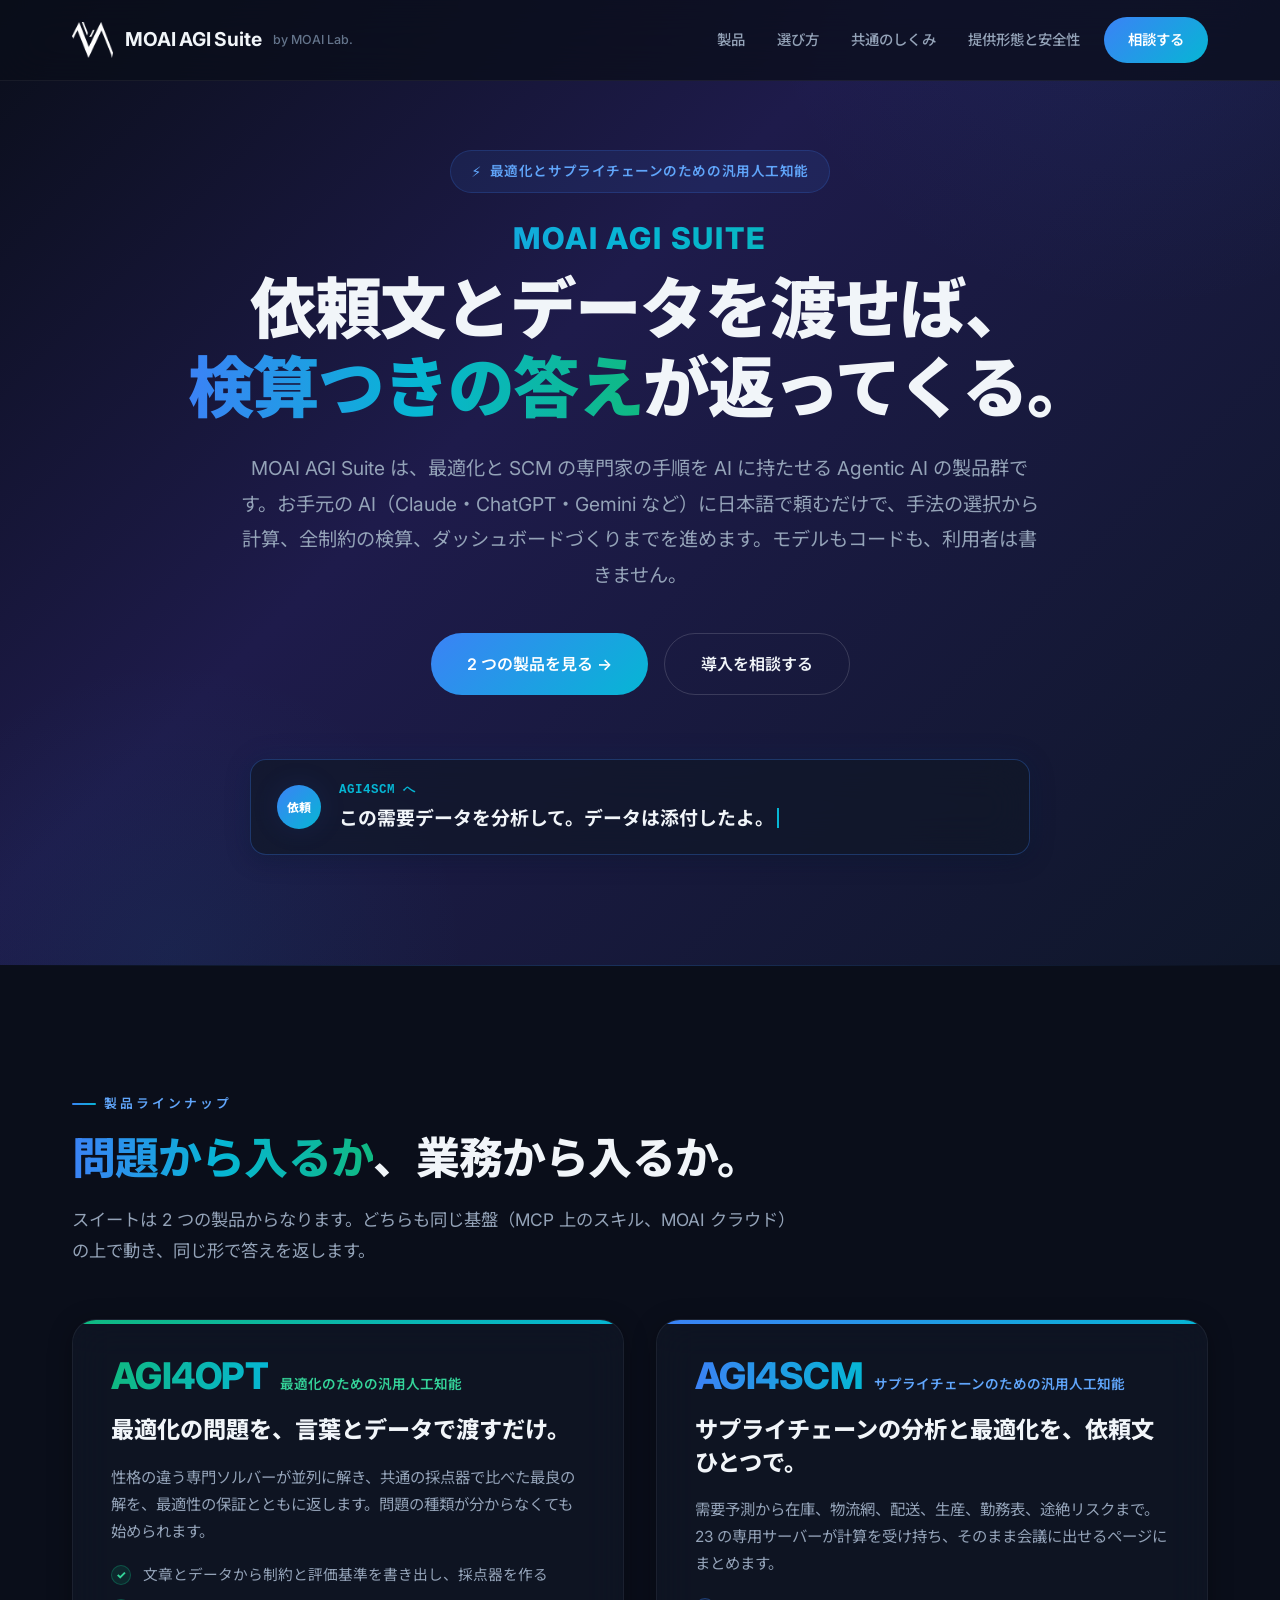
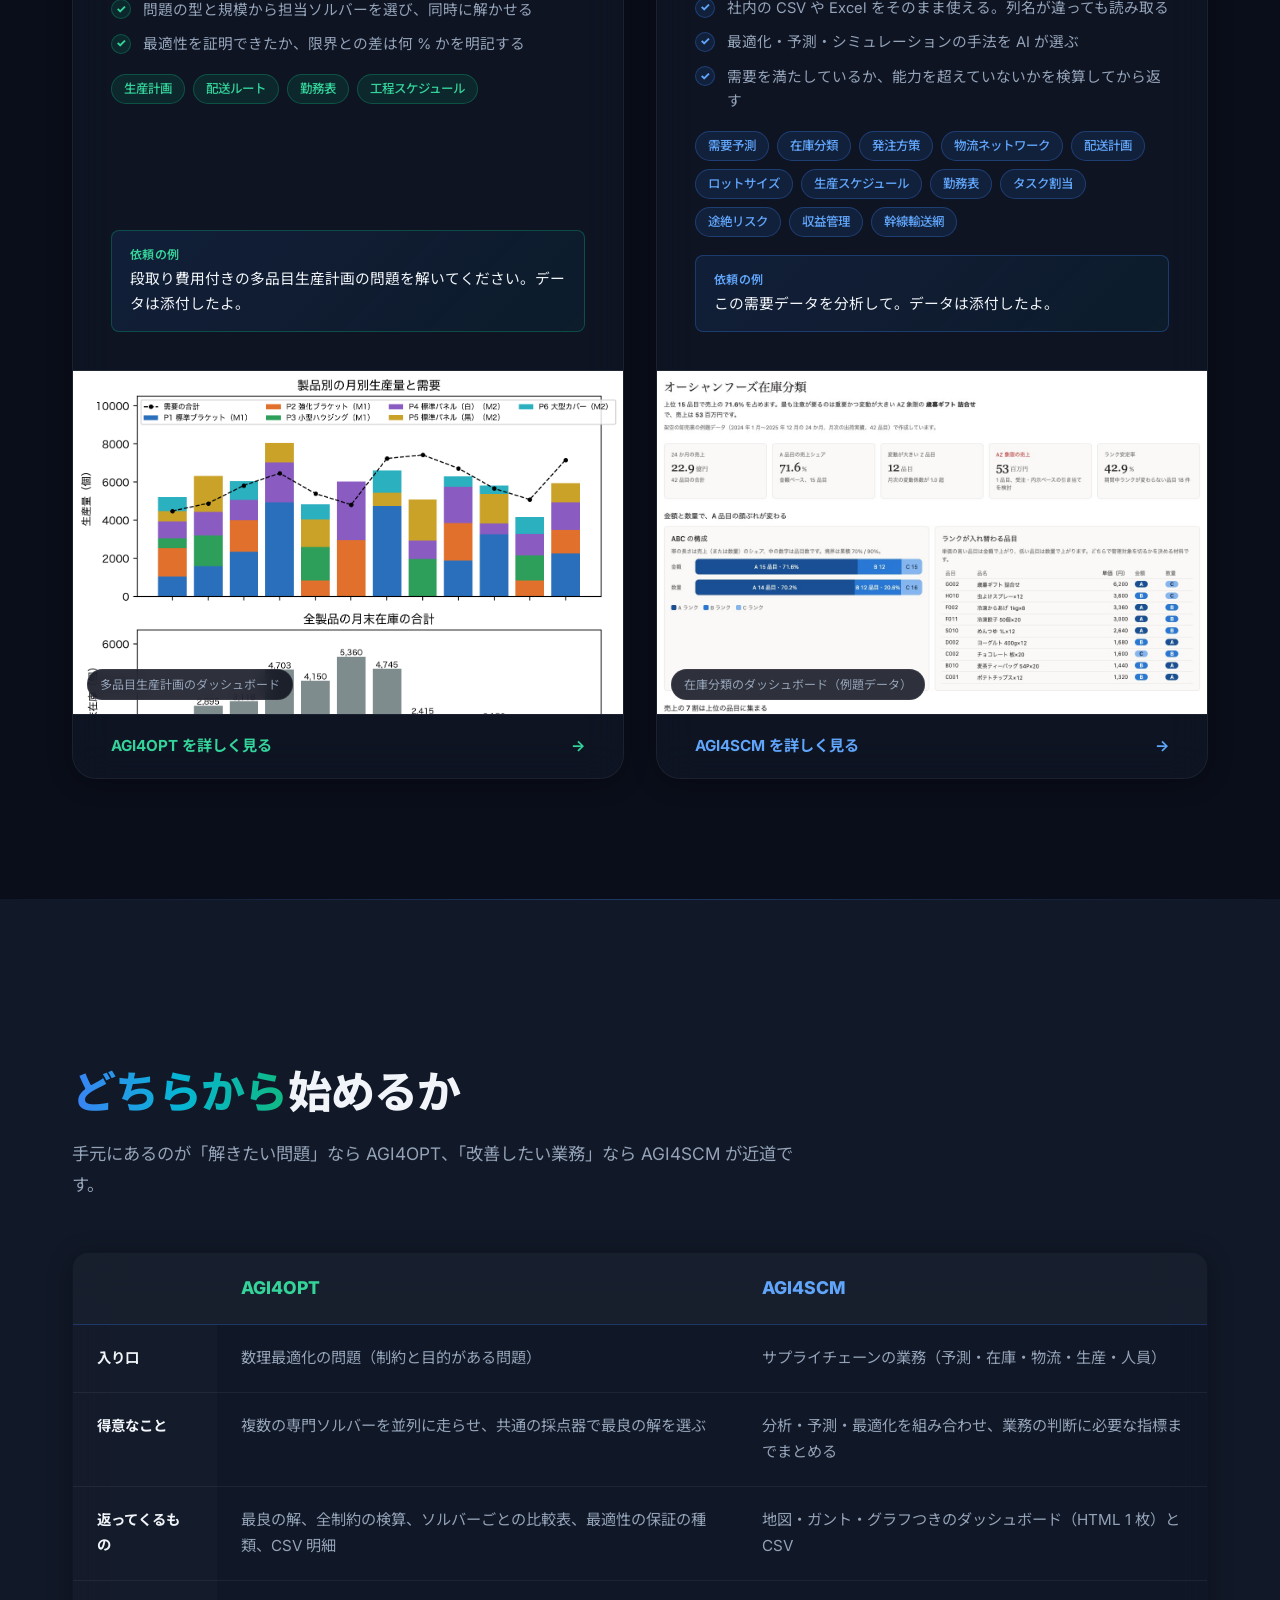
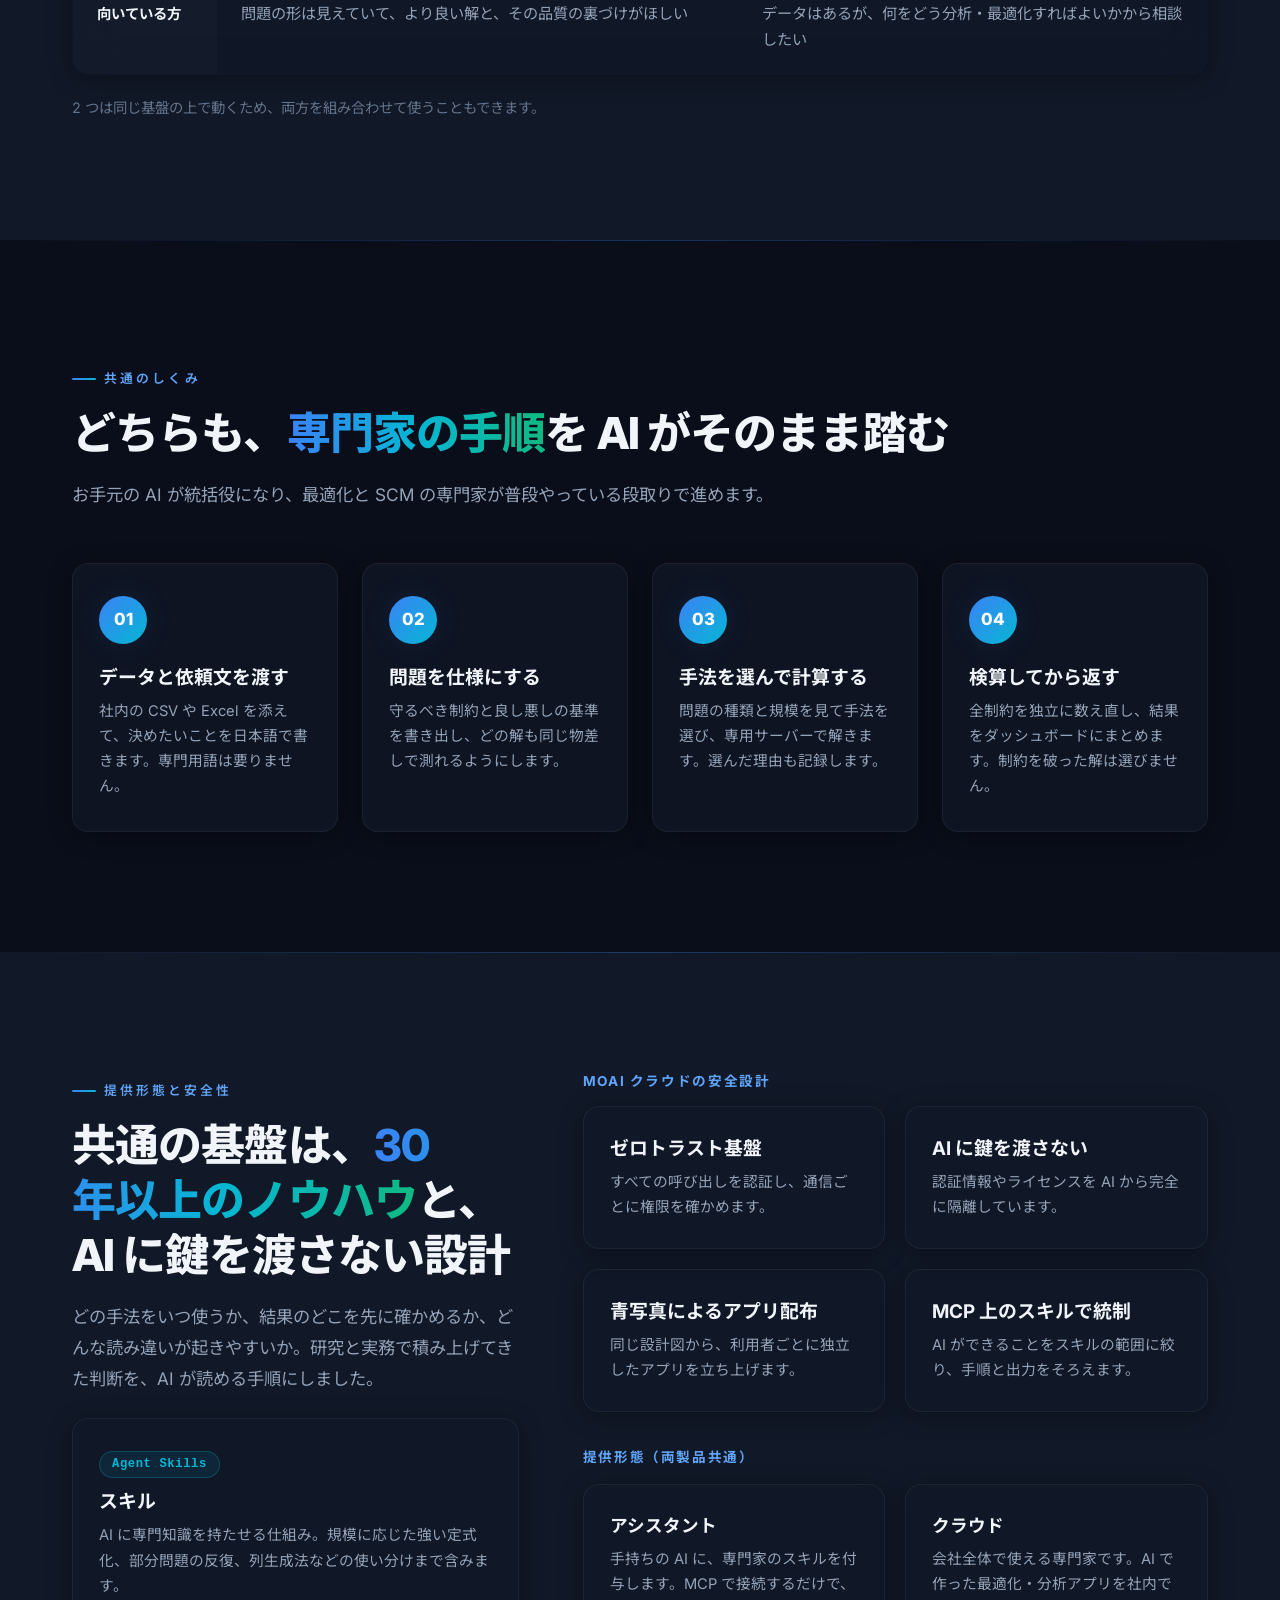
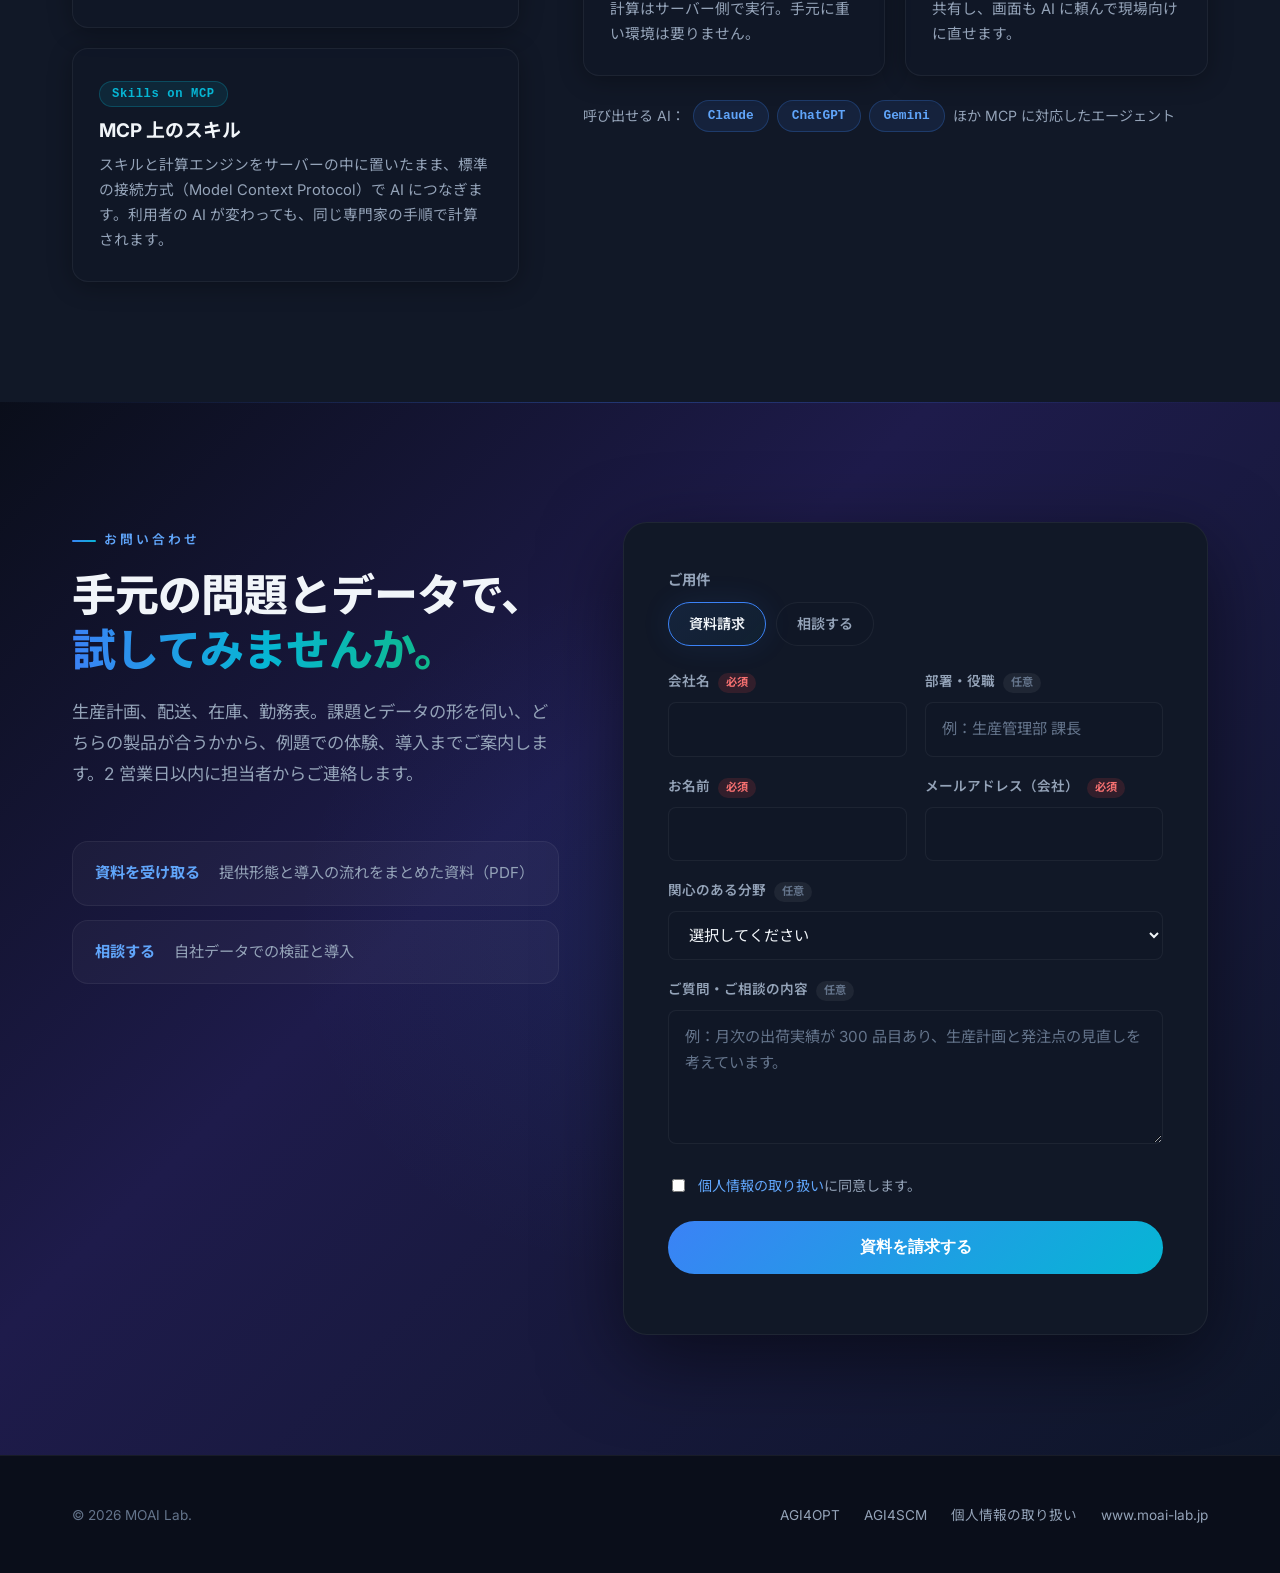
==== commit eeae4557: "Align index.html style with moai-apps-hp design system" ====
--- a/index.html
+++ b/index.html
@@ -20,64 +20,69 @@
   <link rel="preconnect" href="https://fonts.googleapis.com">
   <link rel="preconnect" href="https://fonts.gstatic.com" crossorigin>
   <link
-    href="https://fonts.googleapis.com/css2?family=Archivo:wdth,wght@75..125,400..800&family=Zen+Kaku+Gothic+New:wght@400;500;700;900&display=swap"
+    href="https://fonts.googleapis.com/css2?family=Inter:wght@300;400;500;600;700;800;900&family=Noto+Sans+JP:wght@300;400;500;600;700;800;900&display=swap"
     rel="stylesheet">
   <style>
     :root {
-      --paper: #F3F6F6;
-      --paper-2: #E7EDEC;
-      --card: #FFFFFF;
-      --ink: #122634;
-      --muted: #4F6470;
-      --rule: #C9D4D3;
-      --opt: #0B7D68;
-      /* AGI4OPT：緑ブイ */
-      --opt-wash: #DDEFEA;
-      --scm: #1C5AA3;
-      /* AGI4SCM：港の青 */
-      --scm-wash: #E2EBF6;
-      --signal: #F0B429;
-      --on-ink: #F3F6F6;
-      --logo-filter: none;
-      --shadow: 0 1px 2px rgba(18, 38, 52, .06), 0 12px 32px -16px rgba(18, 38, 52, .25);
-      --sans: "Zen Kaku Gothic New", system-ui, -apple-system, "Hiragino Sans", sans-serif;
-      --num: "Archivo", "Zen Kaku Gothic New", sans-serif;
-      --gutter: clamp(16px, 4vw, 48px);
-      --max: 1180px;
-    }
-
-    @media (prefers-color-scheme:dark) {
-      :root:not([data-theme="light"]) {
-        --paper: #0C1C26;
-        --paper-2: #122A37;
-        --card: #13293A;
-        --ink: #E4ECEA;
-        --muted: #98AEB5;
-        --rule: #2A4859;
-        --opt: #3CC4A3;
-        --opt-wash: #123A35;
-        --scm: #7FAEDC;
-        --scm-wash: #15304A;
-        --on-ink: #0C1C26;
-        --logo-filter: invert(1);
-        --shadow: 0 1px 2px rgba(0, 0, 0, .3), 0 12px 32px -16px rgba(0, 0, 0, .6);
-      }
-    }
-
-    :root[data-theme="dark"] {
-      --paper: #0C1C26;
-      --paper-2: #122A37;
-      --card: #13293A;
-      --ink: #E4ECEA;
-      --muted: #98AEB5;
-      --rule: #2A4859;
-      --opt: #3CC4A3;
-      --opt-wash: #123A35;
-      --scm: #7FAEDC;
-      --scm-wash: #15304A;
-      --on-ink: #0C1C26;
+      /* MOAI Design System (aligned with moai-apps-hp) */
+      --bg-primary: #0a0e1a;
+      --bg-secondary: #111827;
+      --bg-card: rgba(17, 24, 39, 0.7);
+      --bg-card-hover: rgba(30, 41, 59, 0.8);
+      --bg-glass: rgba(255, 255, 255, 0.03);
+
+      --accent-blue: #3b82f6;
+      --accent-blue-light: #60a5fa;
+      --accent-cyan: #06b6d4;
+      --accent-green: #10b981;
+      --accent-purple: #8b5cf6;
+      --accent-orange: #f59e0b;
+
+      --gradient-primary: linear-gradient(135deg, #3b82f6, #06b6d4);
+      --gradient-hero: linear-gradient(135deg, #0a0e1a 0%, #1e1b4b 40%, #0f172a 100%);
+      --gradient-card: linear-gradient(135deg, rgba(59, 130, 246, 0.1), rgba(6, 182, 212, 0.05));
+      --gradient-accent: linear-gradient(90deg, #3b82f6, #06b6d4, #10b981);
+
+      --text-primary: #f1f5f9;
+      --text-secondary: #94a3b8;
+      --text-muted: #64748b;
+
+      --border-subtle: rgba(255, 255, 255, 0.06);
+      --border-accent: rgba(59, 130, 246, 0.3);
+
+      --radius-sm: 8px;
+      --radius-md: 16px;
+      --radius-lg: 24px;
+      --radius-xl: 32px;
+
+      --shadow-card: 0 4px 24px rgba(0, 0, 0, 0.3);
+      --shadow-glow: 0 0 60px rgba(59, 130, 246, 0.15);
+      --shadow-glow-sm: 0 0 30px rgba(59, 130, 246, 0.1);
+
+      /* Semantic aliases for existing structure */
+      --paper: var(--bg-primary);
+      --paper-2: var(--bg-secondary);
+      --card: var(--bg-card);
+      --ink: var(--text-primary);
+      --muted: var(--text-secondary);
+      --rule: var(--border-subtle);
+      --opt: #34d399;
+      --opt-wash: rgba(16, 185, 129, 0.12);
+      --opt-border: rgba(16, 185, 129, 0.3);
+      --opt-gradient: linear-gradient(90deg, #10b981, #06b6d4);
+      --scm: #60a5fa;
+      --scm-wash: rgba(59, 130, 246, 0.12);
+      --scm-border: rgba(59, 130, 246, 0.3);
+      --scm-gradient: linear-gradient(90deg, #3b82f6, #06b6d4);
+      --signal: #f59e0b;
+      --on-ink: #ffffff;
       --logo-filter: invert(1);
-      --shadow: 0 1px 2px rgba(0, 0, 0, .3), 0 12px 32px -16px rgba(0, 0, 0, .6);
+      --shadow: var(--shadow-card);
+      --sans: 'Inter', 'Noto Sans JP', system-ui, -apple-system, sans-serif;
+      --num: 'Inter', 'Noto Sans JP', sans-serif;
+      --gutter: clamp(20px, 4vw, 32px);
+      --max: 1200px;
+      --section-padding: 120px 0;
     }
 
     *,
@@ -88,7 +93,8 @@
 
     html {
       scroll-behavior: smooth;
-      scroll-padding-top: 72px
+      scroll-padding-top: 80px;
+      font-size: 16px
     }
 
     @media (prefers-reduced-motion:reduce) {
@@ -99,13 +105,13 @@
 
     body {
       margin: 0;
-      background: var(--paper);
-      color: var(--ink);
+      background: var(--bg-primary);
+      color: var(--text-primary);
       font-family: var(--sans);
-      font-size: 17px;
-      line-height: 1.85;
-      font-feature-settings: "palt" 1;
+      font-size: 1rem;
+      line-height: 1.75;
       -webkit-font-smoothing: antialiased;
+      -moz-osx-font-smoothing: grayscale;
       overflow-x: hidden
     }
 
@@ -130,24 +136,26 @@
     }
 
     :focus-visible {
-      outline: 3px solid var(--signal);
+      outline: 3px solid var(--accent-blue-light);
       outline-offset: 3px;
-      border-radius: 2px
+      border-radius: 4px
     }
 
     .skip {
       position: absolute;
       left: -999px;
       top: 8px;
-      z-index: 100;
-      background: var(--ink);
-      color: var(--on-ink);
-      padding: 8px 14px;
-      border-radius: 4px
+      z-index: 2000;
+      background: var(--gradient-primary);
+      color: #fff;
+      padding: 8px 16px;
+      border-radius: 100px;
+      text-decoration: none;
+      font-weight: 600
     }
 
     .skip:focus {
-      left: 8px
+      left: 16px
     }
 
     .wrap {
@@ -159,63 +167,140 @@
     .mark {
       font-family: var(--num);
       font-weight: 800;
-      font-stretch: 112%;
-      letter-spacing: .01em
-    }
-
-    /* header */
+      letter-spacing: -0.02em
+    }
+
+    .gradient-text {
+      background: var(--gradient-accent);
+      -webkit-background-clip: text;
+      -webkit-text-fill-color: transparent;
+      background-clip: text
+    }
+
+    .section-label {
+      display: inline-flex;
+      align-items: center;
+      gap: 8px;
+      font-size: 0.8rem;
+      font-weight: 600;
+      text-transform: uppercase;
+      letter-spacing: 3px;
+      color: var(--accent-blue-light);
+      margin-bottom: 16px
+    }
+
+    .section-label::before {
+      content: '';
+      display: inline-block;
+      width: 24px;
+      height: 2px;
+      background: var(--gradient-primary);
+      border-radius: 2px
+    }
+
+    /* Scroll animations */
+    .fade-in {
+      opacity: 0;
+      transform: translateY(32px);
+      transition: opacity 0.8s cubic-bezier(0.16, 1, 0.3, 1),
+        transform 0.8s cubic-bezier(0.16, 1, 0.3, 1)
+    }
+
+    .fade-in.visible {
+      opacity: 1;
+      transform: translateY(0)
+    }
+
+    .delay-1 {
+      transition-delay: 0.1s
+    }
+
+    .delay-2 {
+      transition-delay: 0.2s
+    }
+
+    .delay-3 {
+      transition-delay: 0.3s
+    }
+
+    @media (prefers-reduced-motion:reduce) {
+      .fade-in {
+        opacity: 1;
+        transform: none;
+        transition: none
+      }
+    }
+
+    /* header / navbar */
     .site-head {
-      position: sticky;
+      position: fixed;
       top: 0;
-      z-index: 20;
-      background: color-mix(in srgb, var(--paper) 92%, transparent);
-      backdrop-filter: blur(8px);
-      border-bottom: 1px solid var(--rule)
+      left: 0;
+      right: 0;
+      z-index: 1000;
+      padding: 16px 0;
+      background: rgba(10, 14, 26, 0.75);
+      backdrop-filter: blur(20px);
+      -webkit-backdrop-filter: blur(20px);
+      border-bottom: 1px solid var(--border-subtle);
+      transition: all 0.4s ease
+    }
+
+    .site-head.scrolled {
+      background: rgba(10, 14, 26, 0.92);
+      padding: 10px 0
     }
 
     .site-head .wrap {
       display: flex;
       align-items: center;
       gap: 24px;
-      height: 64px
+      min-height: 48px
     }
 
     .brand {
       display: flex;
       align-items: center;
-      gap: 10px;
-      text-decoration: none
+      gap: 12px;
+      text-decoration: none;
+      color: var(--text-primary)
     }
 
     .brand img {
-      width: 30px;
+      height: 36px;
+      width: auto;
       filter: var(--logo-filter)
     }
 
     .brand .mark {
-      font-size: 19px
+      font-size: 1.2rem;
+      font-weight: 700;
+      letter-spacing: -0.01em
     }
 
     .brand small {
       font-weight: 500;
-      font-size: 12px;
-      color: var(--muted)
+      font-size: 0.78rem;
+      color: var(--text-muted)
     }
 
     .site-head nav {
       margin-left: auto;
       display: flex;
-      gap: 22px;
-      font-size: 14px
+      align-items: center;
+      gap: 32px;
+      font-size: 0.9rem;
+      font-weight: 500
     }
 
     .site-head nav a {
       text-decoration: none;
-      color: var(--muted)
+      color: var(--text-secondary);
+      transition: color 0.3s ease
     }
 
     .site-head nav a:hover {
-      color: var(--ink)
+      color: var(--text-primary)
     }
 
     .btn {
@@ -223,37 +308,45 @@
       align-items: center;
       justify-content: center;
       gap: 8px;
-      min-height: 46px;
-      padding: 0 22px;
-      border-radius: 4px;
-      background: var(--ink);
-      color: var(--on-ink);
+      padding: 16px 36px;
+      border-radius: 100px;
+      background: var(--gradient-primary);
+      color: #fff;
       text-decoration: none;
-      font-weight: 700;
-      font-size: 15px;
-      border: 1.5px solid var(--ink);
-      transition: background-color .15s, color .15s
-    }
-
-    .btn:hover {
-      background: transparent;
-      color: var(--ink)
+      font-weight: 600;
+      font-size: 1rem;
+      border: none;
+      cursor: pointer;
+      transition: transform 0.3s ease, box-shadow 0.3s ease, background 0.3s ease
+    }
+
+    .btn:hover:not(:disabled) {
+      transform: translateY(-3px);
+      box-shadow: 0 8px 40px rgba(59, 130, 246, 0.3)
     }
 
     .btn.ghost {
       background: transparent;
-      color: var(--ink)
-    }
-
-    .btn.ghost:hover {
-      background: var(--ink);
-      color: var(--on-ink)
+      color: var(--text-primary);
+      border: 1px solid rgba(255, 255, 255, 0.15)
+    }
+
+    .btn.ghost:hover:not(:disabled) {
+      background: rgba(255, 255, 255, 0.05);
+      border-color: rgba(255, 255, 255, 0.3);
+      transform: translateY(-2px);
+      box-shadow: none
     }
 
     .site-head .btn {
-      min-height: 38px;
-      padding: 0 16px;
-      font-size: 14px
+      padding: 10px 24px;
+      font-size: 0.9rem;
+      font-weight: 600
+    }
+
+    .site-head .btn:hover:not(:disabled) {
+      transform: translateY(-2px);
+      box-shadow: var(--shadow-glow-sm)
     }
 
     @media (max-width:860px) {
@@ -277,102 +370,169 @@
       }
 
       .brand .mark {
-        font-size: 17px
+        font-size: 1.05rem
       }
     }
 
     /* hero */
     .hero {
-      padding: clamp(48px, 8vw, 104px) 0 clamp(40px, 6vw, 72px)
+      position: relative;
+      min-height: 88vh;
+      display: flex;
+      align-items: center;
+      padding: 150px 0 110px;
+      background: var(--gradient-hero);
+      overflow: hidden
+    }
+
+    .hero::before {
+      content: '';
+      position: absolute;
+      top: -50%;
+      right: -20%;
+      width: 800px;
+      height: 800px;
+      background: radial-gradient(circle, rgba(59, 130, 246, 0.08) 0%, transparent 70%);
+      border-radius: 50%;
+      animation: pulse-glow 6s ease-in-out infinite;
+      pointer-events: none
+    }
+
+    .hero::after {
+      content: '';
+      position: absolute;
+      bottom: -30%;
+      left: -10%;
+      width: 600px;
+      height: 600px;
+      background: radial-gradient(circle, rgba(6, 182, 212, 0.06) 0%, transparent 70%);
+      border-radius: 50%;
+      animation: pulse-glow 8s ease-in-out infinite reverse;
+      pointer-events: none
+    }
+
+    @keyframes pulse-glow {
+      0%,
+      100% {
+        opacity: 0.5;
+        transform: scale(1)
+      }
+
+      50% {
+        opacity: 1;
+        transform: scale(1.1)
+      }
+    }
+
+    .hero .wrap {
+      position: relative;
+      z-index: 2;
+      width: 100%;
+      text-align: center
     }
 
     .eyebrow {
       display: inline-flex;
       align-items: center;
-      gap: 10px;
-      font-size: 13px;
-      font-weight: 700;
-      color: var(--muted);
-      letter-spacing: .06em;
-      margin-bottom: 22px
+      gap: 8px;
+      background: rgba(59, 130, 246, 0.1);
+      border: 1px solid rgba(59, 130, 246, 0.2);
+      border-radius: 100px;
+      padding: 8px 20px;
+      margin-bottom: 28px;
+      font-size: 0.85rem;
+      font-weight: 600;
+      color: var(--accent-blue-light);
+      letter-spacing: 0.04em
     }
 
     .eyebrow::before {
-      content: "";
-      width: 28px;
-      height: 2px;
-      background: currentColor
+      content: "⚡";
+      font-size: 0.9rem
     }
 
     .hero h1 {
-      margin: 0;
+      margin: 0 auto;
       font-weight: 900;
-      font-size: clamp(34px, 5.4vw, 68px);
-      line-height: 1.2;
-      letter-spacing: -.015em;
-      max-width: 15em
+      font-size: clamp(2.4rem, 5.2vw, 4.2rem);
+      line-height: 1.18;
+      letter-spacing: -0.03em;
+      max-width: 18em
     }
 
     .hero h1 .suite {
       display: block;
       font-family: var(--num);
       font-weight: 800;
-      font-stretch: 118%;
-      font-size: .5em;
-      letter-spacing: .01em;
-      color: var(--muted);
-      margin-bottom: .4em
+      font-size: 0.45em;
+      letter-spacing: 0.06em;
+      text-transform: uppercase;
+      background: var(--gradient-accent);
+      -webkit-background-clip: text;
+      -webkit-text-fill-color: transparent;
+      background-clip: text;
+      margin-bottom: 0.45em
     }
 
     .hero .lead {
-      font-size: clamp(17px, 1.7vw, 20px);
-      color: var(--muted);
-      max-width: 36em;
-      margin: 28px 0 34px
+      font-size: clamp(1.05rem, 1.6vw, 1.2rem);
+      color: var(--text-secondary);
+      max-width: 42em;
+      margin: 24px auto 40px;
+      line-height: 1.85
     }
 
     .hero .actions {
       display: flex;
       flex-wrap: wrap;
-      gap: 12px
+      justify-content: center;
+      gap: 16px
     }
 
     /* request strip */
     .request {
-      margin-top: clamp(40px, 6vw, 64px);
+      margin: clamp(44px, 6vw, 64px) auto 0;
       display: grid;
       grid-template-columns: auto minmax(0, 1fr);
-      gap: 0 18px;
+      gap: 2px 18px;
       align-items: center;
-      padding: 18px 22px;
-      background: var(--card);
-      border: 1px solid var(--rule);
-      border-radius: 10px;
-      box-shadow: var(--shadow);
-      max-width: 760px
+      text-align: left;
+      padding: 20px 26px;
+      background: var(--bg-card);
+      backdrop-filter: blur(20px);
+      -webkit-backdrop-filter: blur(20px);
+      border: 1px solid var(--border-accent);
+      border-radius: var(--radius-md);
+      box-shadow: var(--shadow-card), var(--shadow-glow-sm);
+      max-width: 780px
     }
 
     .request .who {
       grid-row: span 2;
-      width: 40px;
-      height: 40px;
+      width: 44px;
+      height: 44px;
       border-radius: 50%;
-      background: var(--paper-2);
+      background: var(--gradient-primary);
       display: grid;
       place-items: center;
-      font-size: 13px;
+      font-size: 12px;
+      font-weight: 800;
+      color: #fff;
+      box-shadow: var(--shadow-glow-sm)
+    }
+
+    .request .lbl {
+      font-size: 0.78rem;
+      font-weight: 600;
+      letter-spacing: 0.04em;
+      color: var(--accent-cyan);
+      font-family: ui-monospace, SFMono-Regular, Menlo, monospace
+    }
+
+    .request .txt {
+      font-size: clamp(1rem, 1.7vw, 1.18rem);
       font-weight: 700;
-      color: var(--muted)
-    }
-
-    .request .lbl {
-      font-size: 12px;
-      color: var(--muted)
-    }
-
-    .request .txt {
-      font-size: clamp(16px, 1.8vw, 19px);
-      font-weight: 700;
+      color: var(--text-primary);
       line-height: 1.6;
       min-height: 1.6em
     }
@@ -381,9 +541,9 @@
       display: inline-block;
       width: 2px;
       height: 1.05em;
-      background: var(--ink);
+      background: var(--accent-cyan);
       vertical-align: -.15em;
-      margin-left: 2px;
+      margin-left: 3px;
       animation: blink 1s steps(1) infinite
     }
 
@@ -399,37 +559,56 @@
       }
     }
 
+    /* sections */
+    section {
+      padding: var(--section-padding);
+      position: relative
+    }
+
+    section:nth-of-type(even) {
+      background: var(--bg-secondary)
+    }
+
+    section::before {
+      content: '';
+      position: absolute;
+      top: 0;
+      left: 0;
+      right: 0;
+      height: 1px;
+      background: linear-gradient(90deg, transparent, var(--border-accent), transparent)
+    }
+
+    h2 {
+      font-size: clamp(1.9rem, 3.6vw, 2.75rem);
+      line-height: 1.25;
+      font-weight: 800;
+      margin: 0 0 18px;
+      letter-spacing: -0.02em;
+      color: var(--text-primary)
+    }
+
+    h3 {
+      font-size: 1.18rem;
+      line-height: 1.45;
+      margin: 0 0 8px;
+      font-weight: 700;
+      color: var(--text-primary)
+    }
+
+    .intro {
+      max-width: 42em;
+      font-size: 1.08rem;
+      color: var(--text-secondary);
+      margin: 0 0 52px;
+      line-height: 1.8
+    }
+
     /* products */
-    section {
-      padding: clamp(56px, 8vw, 104px) 0;
-      border-top: 1px solid var(--rule)
-    }
-
-    h2 {
-      font-size: clamp(26px, 3.4vw, 40px);
-      line-height: 1.35;
-      font-weight: 900;
-      margin: 0 0 16px;
-      letter-spacing: -.005em
-    }
-
-    h3 {
-      font-size: 19px;
-      line-height: 1.5;
-      margin: 0 0 6px;
-      font-weight: 700
-    }
-
-    .intro {
-      max-width: 40em;
-      color: var(--muted);
-      margin: 0 0 44px
-    }
-
     .products {
       display: grid;
       grid-template-columns: repeat(2, minmax(0, 1fr));
-      gap: clamp(20px, 3vw, 36px)
+      gap: clamp(24px, 3vw, 32px)
     }
 
     @media (max-width:900px) {
@@ -441,26 +620,51 @@
     .product {
       --accent: var(--opt);
       --wash: var(--opt-wash);
+      --accent-border: var(--opt-border);
+      --accent-grad: var(--opt-gradient);
       display: flex;
       flex-direction: column;
-      background: var(--card);
-      border: 1px solid var(--rule);
-      border-top: 4px solid var(--accent);
-      border-radius: 10px;
-      box-shadow: var(--shadow);
-      overflow: hidden
+      background: var(--bg-card);
+      backdrop-filter: blur(20px);
+      -webkit-backdrop-filter: blur(20px);
+      border: 1px solid var(--border-subtle);
+      border-radius: var(--radius-lg);
+      box-shadow: var(--shadow-card);
+      overflow: hidden;
+      position: relative;
+      transition: transform 0.4s ease, border-color 0.4s ease, box-shadow 0.4s ease, background 0.4s ease
+    }
+
+    .product::before {
+      content: '';
+      position: absolute;
+      top: 0;
+      left: 0;
+      right: 0;
+      height: 4px;
+      background: var(--accent-grad);
+      z-index: 2
+    }
+
+    .product:hover {
+      background: var(--bg-card-hover);
+      border-color: var(--accent-border);
+      transform: translateY(-6px);
+      box-shadow: var(--shadow-glow)
     }
 
     .product.scm {
       --accent: var(--scm);
-      --wash: var(--scm-wash)
+      --wash: var(--scm-wash);
+      --accent-border: var(--scm-border);
+      --accent-grad: var(--scm-gradient)
     }
 
     .product .body {
-      padding: clamp(22px, 3vw, 34px);
+      padding: clamp(26px, 3.2vw, 38px);
       display: flex;
       flex-direction: column;
-      gap: 16px;
+      gap: 18px;
       flex: 1
     }
 
@@ -472,26 +676,31 @@
     }
 
     .product .name .mark {
-      font-size: clamp(28px, 3vw, 36px);
-      color: var(--accent);
+      font-size: clamp(1.8rem, 3vw, 2.3rem);
+      background: var(--accent-grad);
+      -webkit-background-clip: text;
+      -webkit-text-fill-color: transparent;
+      background-clip: text;
       line-height: 1
     }
 
     .product .name span:last-child {
-      font-size: 14px;
-      font-weight: 700;
-      color: var(--muted)
+      font-size: 0.85rem;
+      font-weight: 600;
+      color: var(--accent)
     }
 
     .product .tagline {
-      font-size: clamp(20px, 2.2vw, 24px);
-      font-weight: 900;
-      line-height: 1.45
+      font-size: clamp(1.2rem, 2vw, 1.45rem);
+      font-weight: 800;
+      line-height: 1.4;
+      color: var(--text-primary)
     }
 
     .product .desc {
-      color: var(--muted);
-      font-size: 16px
+      color: var(--text-secondary);
+      font-size: 0.96rem;
+      line-height: 1.75
     }
 
     .product ul {
@@ -499,80 +708,103 @@
       margin: 0;
       padding: 0;
       display: grid;
-      gap: 8px;
-      font-size: 15px
+      gap: 10px;
+      font-size: 0.92rem;
+      color: var(--text-secondary)
     }
 
     .product li {
       display: grid;
-      grid-template-columns: 18px 1fr;
-      gap: 8px;
-      line-height: 1.65
+      grid-template-columns: 22px 1fr;
+      gap: 10px;
+      line-height: 1.65;
+      align-items: start
     }
 
     .product li::before {
-      content: "";
-      width: 8px;
-      height: 8px;
-      margin-top: .55em;
+      content: "✓";
+      width: 20px;
+      height: 20px;
+      margin-top: 0.15em;
       border-radius: 50%;
-      background: var(--accent)
+      background: var(--wash);
+      border: 1px solid var(--accent-border);
+      color: var(--accent);
+      display: flex;
+      align-items: center;
+      justify-content: center;
+      font-size: 0.72rem;
+      font-weight: 800
     }
 
     .chips {
       display: flex;
       flex-wrap: wrap;
-      gap: 6px
+      gap: 8px
     }
 
     .chips span {
-      font-size: 13px;
-      padding: 2px 10px;
-      border-radius: 999px;
+      font-size: 0.78rem;
+      font-weight: 500;
+      padding: 4px 12px;
+      border-radius: 100px;
       background: var(--wash);
-      color: var(--ink);
-      line-height: 1.8
+      border: 1px solid var(--accent-border);
+      color: var(--accent);
+      line-height: 1.6
     }
 
     .product .ask {
       margin-top: auto;
-      padding: 12px 16px;
-      border-left: 3px solid var(--accent);
-      background: var(--wash);
-      font-size: 15px;
+      padding: 14px 18px;
+      border-radius: var(--radius-sm);
+      border: 1px solid var(--accent-border);
+      background: var(--gradient-card);
+      font-size: 0.92rem;
+      color: var(--text-primary);
       line-height: 1.7
     }
 
     .product .ask small {
       display: block;
-      font-size: 12px;
-      color: var(--muted)
+      font-size: 0.75rem;
+      font-weight: 600;
+      color: var(--accent);
+      margin-bottom: 2px;
+      letter-spacing: 0.04em
     }
 
     .product .shot {
       position: relative;
       aspect-ratio: 16/10;
       overflow: hidden;
-      background: var(--paper-2);
-      border-top: 1px solid var(--rule)
+      background: var(--bg-secondary);
+      border-top: 1px solid var(--border-subtle)
     }
 
     .product .shot img {
       width: 100%;
       height: 100%;
       object-fit: cover;
-      object-position: top center
+      object-position: top center;
+      transition: transform 0.5s ease
+    }
+
+    .product:hover .shot img {
+      transform: scale(1.02)
     }
 
     .product .shot figcaption {
       position: absolute;
-      left: 12px;
-      bottom: 12px;
-      font-size: 12px;
-      padding: 3px 10px;
-      border-radius: 4px;
-      background: color-mix(in srgb, var(--card) 92%, transparent);
-      color: var(--muted)
+      left: 14px;
+      bottom: 14px;
+      font-size: 0.75rem;
+      padding: 4px 12px;
+      border-radius: 100px;
+      background: rgba(10, 14, 26, 0.85);
+      backdrop-filter: blur(8px);
+      border: 1px solid var(--border-subtle);
+      color: var(--text-secondary)
     }
 
     .product .go {
@@ -580,11 +812,13 @@
       align-items: center;
       justify-content: space-between;
       gap: 12px;
-      padding: 16px clamp(22px, 3vw, 34px);
-      border-top: 1px solid var(--rule);
+      padding: 18px clamp(26px, 3.2vw, 38px);
+      border-top: 1px solid var(--border-subtle);
       text-decoration: none;
       font-weight: 700;
-      color: var(--accent)
+      font-size: 0.95rem;
+      color: var(--accent);
+      transition: background 0.3s ease
     }
 
     .product .go:hover {
@@ -592,44 +826,46 @@
     }
 
     .product .go .arrow {
-      transition: transform .15s
+      transition: transform 0.3s ease
     }
 
     .product .go:hover .arrow {
-      transform: translateX(4px)
+      transform: translateX(6px)
     }
 
     /* choose */
     .choose {
       width: 100%;
       border-collapse: collapse;
-      font-size: 15px;
-      background: var(--card);
-      border: 1px solid var(--rule);
-      border-radius: 10px;
+      font-size: 0.95rem;
+      background: var(--bg-card);
+      backdrop-filter: blur(20px);
+      border: 1px solid var(--border-subtle);
+      border-radius: var(--radius-md);
+      box-shadow: var(--shadow-card);
       overflow: hidden
     }
 
     .choose th,
     .choose td {
-      padding: 16px 18px;
+      padding: 20px 24px;
       text-align: left;
       vertical-align: top;
-      border-bottom: 1px solid var(--rule);
-      line-height: 1.7
-    }
-
-    .choose tr:last-child th,
-    .choose tr:last-child td {
-      border-bottom: 0
-    }
-
-    .choose thead th {
+      line-height: 1.75;
+      color: var(--text-secondary)
+    }
+
+    .choose tr:not(:last-child) :is(th, td) {
+      border-bottom: 1px solid var(--border-subtle)
+    }
+
+    .choose thead th,
+    .choose thead td {
       font-family: var(--num);
       font-weight: 800;
-      font-stretch: 112%;
-      font-size: 17px;
-      background: var(--paper-2)
+      font-size: 1.1rem;
+      background: rgba(255, 255, 255, 0.03);
+      border-bottom: 1px solid var(--border-accent)
     }
 
     .choose thead th.o {
@@ -641,10 +877,11 @@
     }
 
     .choose tbody th {
-      width: 9em;
+      width: 10em;
       font-weight: 700;
-      color: var(--muted);
-      font-size: 14px
+      color: var(--text-primary);
+      font-size: 0.9rem;
+      background: rgba(255, 255, 255, 0.015)
     }
 
     @media (max-width:700px) {
@@ -663,20 +900,21 @@
         display: none
       }
 
-      .choose tbody tr {
-        border-bottom: 1px solid var(--rule);
-        padding: 10px 0
+      .choose tbody tr:not(:last-child) {
+        border-bottom: 1px solid var(--border-subtle);
+        padding: 12px 0
       }
 
       .choose tbody th {
         border: 0;
-        padding: 8px 16px 0;
-        width: auto
+        padding: 10px 20px 2px;
+        width: auto;
+        background: transparent
       }
 
       .choose td {
         border: 0;
-        padding: 4px 16px 4px 16px
+        padding: 6px 20px
       }
 
       .choose td::before {
@@ -684,7 +922,8 @@
         display: block;
         font-family: var(--num);
         font-weight: 800;
-        font-size: 13px
+        font-size: 0.8rem;
+        margin-bottom: 2px
       }
 
       .choose td.o::before {
@@ -697,9 +936,9 @@
     }
 
     .note {
-      font-size: 14px;
-      color: var(--muted);
-      margin-top: 16px
+      font-size: 0.9rem;
+      color: var(--text-muted);
+      margin-top: 20px
     }
 
     /* shared flow */
@@ -709,50 +948,60 @@
       padding: 0;
       display: grid;
       grid-template-columns: repeat(4, minmax(0, 1fr));
-      gap: 0;
-      counter-reset: s;
-      border-top: 2px solid var(--ink)
+      gap: 24px;
+      counter-reset: s
     }
 
     .flow li {
       counter-increment: s;
-      padding: 22px 22px 8px 0;
-      margin-right: 22px;
-      position: relative
+      background: var(--bg-card);
+      border: 1px solid var(--border-subtle);
+      border-radius: var(--radius-md);
+      padding: 32px 26px;
+      position: relative;
+      transition: all 0.4s ease;
+      box-shadow: var(--shadow-card)
+    }
+
+    .flow li:hover {
+      background: var(--bg-card-hover);
+      border-color: var(--border-accent);
+      transform: translateY(-6px);
+      box-shadow: var(--shadow-glow-sm)
     }
 
     .flow li::before {
       content: counter(s, decimal-leading-zero);
-      display: block;
+      width: 48px;
+      height: 48px;
+      border-radius: 50%;
+      background: var(--gradient-primary);
+      display: flex;
+      align-items: center;
+      justify-content: center;
       font-family: var(--num);
       font-weight: 800;
-      font-stretch: 85%;
-      font-size: 40px;
-      line-height: 1;
-      color: var(--muted);
-      margin-bottom: 14px
+      font-size: 1.05rem;
+      color: #fff;
+      margin-bottom: 20px;
+      box-shadow: var(--shadow-glow-sm)
     }
 
     .flow p {
-      font-size: 15px;
-      color: var(--muted)
-    }
-
-    @media (max-width:900px) {
+      font-size: 0.92rem;
+      color: var(--text-secondary);
+      line-height: 1.7
+    }
+
+    @media (max-width:960px) {
       .flow {
         grid-template-columns: repeat(2, minmax(0, 1fr))
       }
     }
 
-    @media (max-width:520px) {
+    @media (max-width:560px) {
       .flow {
         grid-template-columns: 1fr
-      }
-
-      .flow li {
-        margin-right: 0;
-        border-bottom: 1px solid var(--rule);
-        padding-bottom: 20px
       }
     }
 
@@ -760,7 +1009,7 @@
     .split {
       display: grid;
       grid-template-columns: minmax(0, 5fr) minmax(0, 7fr);
-      gap: clamp(28px, 5vw, 72px);
+      gap: clamp(32px, 5vw, 64px);
       align-items: start
     }
 
@@ -772,33 +1021,67 @@
 
     .stack {
       display: grid;
-      gap: 18px
+      gap: 20px
     }
 
     .tile {
-      padding: 22px 24px;
-      background: var(--card);
-      border: 1px solid var(--rule);
-      border-radius: 10px
+      padding: 28px 26px;
+      background: var(--bg-card);
+      border: 1px solid var(--border-subtle);
+      border-radius: var(--radius-md);
+      position: relative;
+      overflow: hidden;
+      transition: all 0.4s ease;
+      box-shadow: var(--shadow-card)
+    }
+
+    .tile::before {
+      content: '';
+      position: absolute;
+      top: 0;
+      left: 0;
+      right: 0;
+      height: 3px;
+      background: var(--gradient-primary);
+      opacity: 0;
+      transition: opacity 0.4s ease
+    }
+
+    .tile:hover {
+      background: var(--bg-card-hover);
+      border-color: var(--border-accent);
+      transform: translateY(-4px);
+      box-shadow: var(--shadow-glow-sm)
+    }
+
+    .tile:hover::before {
+      opacity: 1
     }
 
     .tile p {
-      font-size: 15px;
-      color: var(--muted)
+      font-size: 0.92rem;
+      color: var(--text-secondary);
+      line-height: 1.7
     }
 
     .tile .k {
-      font-size: 12px;
-      font-weight: 700;
-      letter-spacing: .06em;
-      color: var(--muted);
-      margin-bottom: 4px
+      display: inline-block;
+      font-family: ui-monospace, SFMono-Regular, Menlo, monospace;
+      font-size: 0.76rem;
+      font-weight: 600;
+      letter-spacing: 0.05em;
+      color: var(--accent-cyan);
+      background: rgba(6, 182, 212, 0.1);
+      border: 1px solid rgba(6, 182, 212, 0.25);
+      border-radius: 100px;
+      padding: 2px 12px;
+      margin-bottom: 10px
     }
 
     .grid4 {
       display: grid;
       grid-template-columns: repeat(2, minmax(0, 1fr));
-      gap: 18px
+      gap: 20px
     }
 
     @media (max-width:620px) {
@@ -810,8 +1093,8 @@
     .plans {
       display: grid;
       grid-template-columns: repeat(2, minmax(0, 1fr));
-      gap: 18px;
-      margin-top: 28px
+      gap: 20px;
+      margin-top: 16px
     }
 
     @media (max-width:620px) {
@@ -821,41 +1104,58 @@
     }
 
     .plans .tile h3 {
-      font-size: 17px
+      font-size: 1.1rem
     }
 
     .ai-list {
       display: flex;
       flex-wrap: wrap;
       gap: 8px;
-      margin-top: 22px;
-      font-size: 14px;
-      color: var(--muted);
+      margin-top: 24px;
+      font-size: 0.88rem;
+      color: var(--text-secondary);
       align-items: center
     }
 
     .ai-list b {
-      font-weight: 700;
-      color: var(--ink);
-      padding: 2px 12px;
-      border: 1px solid var(--rule);
-      border-radius: 999px;
-      background: var(--card)
+      font-weight: 600;
+      color: var(--accent-blue-light);
+      padding: 4px 14px;
+      border: 1px solid rgba(59, 130, 246, 0.25);
+      border-radius: 100px;
+      background: rgba(59, 130, 246, 0.1);
+      font-family: ui-monospace, SFMono-Regular, Menlo, monospace;
+      font-size: 0.8rem
     }
 
     /* cta */
     .cta {
-      background: var(--ink);
-      color: var(--on-ink);
-      border-top: 0
+      background: var(--gradient-hero);
+      color: var(--text-primary);
+      position: relative;
+      overflow: hidden
+    }
+
+    .cta::after {
+      content: '';
+      position: absolute;
+      top: 50%;
+      left: 50%;
+      transform: translate(-50%, -50%);
+      width: 700px;
+      height: 700px;
+      background: radial-gradient(circle, rgba(59, 130, 246, 0.08) 0%, transparent 70%);
+      border-radius: 50%;
+      pointer-events: none
     }
 
     .cta h2 {
-      color: var(--on-ink)
+      color: var(--text-primary)
     }
 
     .cta .intro {
-      color: color-mix(in srgb, var(--on-ink) 75%, transparent)
+      color: var(--text-secondary);
+      max-width: none
     }
 
     .cta .actions {
@@ -864,37 +1164,13 @@
       gap: 12px
     }
 
-    .cta .intro {
-      max-width: none
-    }
-
-    .cta .btn {
-      background: var(--on-ink);
-      color: var(--ink);
-      border-color: var(--on-ink)
-    }
-
-    .cta .btn:hover {
-      background: var(--signal);
-      border-color: var(--signal);
-      color: #122634
-    }
-
-    .cta .btn.ghost {
-      background: transparent;
-      color: var(--on-ink)
-    }
-
-    .cta .btn.ghost:hover {
-      background: var(--on-ink);
-      color: var(--ink)
-    }
-
     /* contact form（agi4scm と同じ項目・同じ送信の決まり） */
     .cta-grid {
+      position: relative;
+      z-index: 2;
       display: grid;
       grid-template-columns: minmax(0, 5fr) minmax(0, 6fr);
-      gap: clamp(32px, 5vw, 72px);
+      gap: clamp(32px, 5vw, 64px);
       align-items: start
     }
 
@@ -908,27 +1184,34 @@
       list-style: none;
       margin: 0;
       padding: 0;
-      border-top: 1px solid color-mix(in srgb, var(--on-ink) 25%, transparent)
+      display: grid;
+      gap: 14px
     }
 
     .cta-list li {
-      padding: 14px 0;
-      border-bottom: 1px solid color-mix(in srgb, var(--on-ink) 25%, transparent);
-      font-size: 15px;
-      opacity: .85
+      padding: 18px 22px;
+      background: var(--bg-glass);
+      border: 1px solid var(--border-subtle);
+      border-radius: var(--radius-md);
+      font-size: 0.95rem;
+      color: var(--text-secondary)
     }
 
     .cta-list b {
-      opacity: 1
+      color: var(--accent-blue-light);
+      display: inline-block;
+      margin-right: 4px
     }
 
     .form-card {
-      --f-line: var(--rule);
-      --f-accent: var(--scm);
-      background: var(--paper);
-      color: var(--ink);
-      border-radius: 10px;
-      padding: clamp(22px, 3vw, 36px)
+      --f-line: var(--border-subtle);
+      --f-accent: var(--accent-blue);
+      background: var(--bg-secondary);
+      border: 1px solid var(--border-subtle);
+      color: var(--text-primary);
+      border-radius: var(--radius-lg);
+      padding: clamp(28px, 3.5vw, 44px);
+      box-shadow: 0 24px 80px rgba(0, 0, 0, 0.5)
     }
 
     .form-card p {
@@ -938,23 +1221,29 @@
     }
 
     .form-card a {
-      color: var(--f-accent)
+      color: var(--accent-blue-light);
+      text-decoration: none
+    }
+
+    .form-card a:hover {
+      text-decoration: underline
     }
 
     .form-type {
       border: 0;
-      margin: 0 0 22px;
+      margin: 0 0 24px;
       padding: 0;
       display: flex;
       flex-wrap: wrap;
-      gap: 8px
+      gap: 10px
     }
 
     .form-type legend {
       font-weight: 700;
       margin-bottom: 10px;
       padding: 0;
-      font-size: 15px
+      font-size: 0.9rem;
+      color: var(--text-secondary)
     }
 
     .form-type label {
@@ -972,27 +1261,32 @@
 
     .form-type span {
       display: inline-block;
-      padding: 8px 16px;
-      border: 1.5px solid var(--f-line);
-      border-radius: 999px;
-      font-size: 14px
+      padding: 9px 20px;
+      border: 1px solid var(--border-subtle);
+      background: var(--bg-card);
+      color: var(--text-secondary);
+      border-radius: 100px;
+      font-size: 0.88rem;
+      font-weight: 600;
+      transition: all 0.25s ease
     }
 
     .form-type input:checked+span {
-      border-color: var(--f-accent);
-      background: color-mix(in srgb, var(--f-accent) 12%, var(--paper));
-      font-weight: 700
+      border-color: var(--accent-blue);
+      background: var(--gradient-card);
+      color: var(--text-primary);
+      box-shadow: var(--shadow-glow-sm)
     }
 
     .form-type input:focus-visible+span {
-      outline: 3px solid var(--signal, #F0B429);
+      outline: 3px solid var(--accent-blue-light);
       outline-offset: 2px
     }
 
     .fields {
       display: grid;
       grid-template-columns: repeat(2, minmax(0, 1fr));
-      gap: 16px 18px
+      gap: 18px
     }
 
     @media (max-width:640px) {
@@ -1009,28 +1303,29 @@
       display: flex;
       gap: 8px;
       align-items: baseline;
-      font-size: 14px;
-      font-weight: 700;
-      margin-bottom: 6px
+      font-size: 0.85rem;
+      font-weight: 600;
+      color: var(--text-secondary);
+      margin-bottom: 8px
     }
 
     .field .req,
     .field .opt {
-      font-size: 11px;
+      font-size: 0.7rem;
       font-weight: 700;
-      padding: 1px 6px;
-      border-radius: 3px;
+      padding: 1px 8px;
+      border-radius: 100px;
       line-height: 1.6
     }
 
     .field .req {
-      background: var(--f-accent);
-      color: var(--paper)
+      background: rgba(239, 68, 68, 0.15);
+      color: #f87171
     }
 
     .field .opt {
-      background: var(--paper-2);
-      color: var(--muted)
+      background: rgba(255, 255, 255, 0.06);
+      color: var(--text-muted)
     }
 
     .field input,
@@ -1038,24 +1333,36 @@
     .field textarea {
       width: 100%;
       font: inherit;
-      font-size: 15px;
-      color: var(--ink);
-      border: 1.5px solid var(--f-line);
-      border-radius: 4px;
-      padding: 10px 12px;
-      background: var(--paper)
+      font-size: 0.95rem;
+      color: var(--text-primary);
+      border: 1px solid var(--border-subtle);
+      border-radius: var(--radius-sm);
+      padding: 13px 16px;
+      background: var(--bg-card);
+      transition: border-color 0.3s ease, box-shadow 0.3s ease
+    }
+
+    .field input::placeholder,
+    .field textarea::placeholder {
+      color: var(--text-muted)
+    }
+
+    .field select option,
+    .field select optgroup {
+      background: var(--bg-secondary);
+      color: var(--text-primary)
     }
 
     .field input:focus,
     .field select:focus,
     .field textarea:focus {
-      border-color: var(--f-accent);
+      border-color: var(--accent-blue);
       outline: none;
-      box-shadow: 0 0 0 3px color-mix(in srgb, var(--f-accent) 22%, transparent)
+      box-shadow: 0 0 0 3px rgba(59, 130, 246, 0.15)
     }
 
     .field [aria-invalid="true"] {
-      border-color: #c0392b
+      border-color: #ef4444
     }
 
     .hp {
@@ -1070,48 +1377,49 @@
       display: flex;
       gap: 10px;
       align-items: flex-start;
-      margin: 20px 0;
-      font-size: 14px
+      margin: 22px 0;
+      font-size: 0.88rem;
+      color: var(--text-secondary)
     }
 
     .consent input {
-      margin-top: .4em
+      margin-top: .35em;
+      accent-color: var(--accent-blue)
     }
 
     .form-actions {
       display: flex;
       flex-wrap: wrap;
       align-items: center;
-      gap: 14px
+      gap: 16px
     }
 
     .form-card .btn {
-      background: var(--f-accent);
-      color: var(--paper);
-      border-color: var(--f-accent)
-    }
-
-    .form-card .btn:hover {
-      background: transparent;
-      color: var(--f-accent)
+      background: var(--gradient-primary);
+      color: #fff;
+      border: none;
+      width: 100%
     }
 
     .form-card .btn:disabled {
       opacity: .6;
-      cursor: progress
+      cursor: progress;
+      transform: none
     }
 
     .form-status {
-      font-size: 14px;
-      color: var(--muted)
+      font-size: 0.88rem;
+      color: var(--text-secondary)
     }
 
     .form-status.error {
-      color: #b42318
+      color: #f87171
     }
 
     .thanks {
-      display: none
+      display: none;
+      text-align: center;
+      padding: 28px 16px
     }
 
     .form-card.done form {
@@ -1123,35 +1431,43 @@
     }
 
     .thanks h3 {
-      font-size: 20px;
-      margin-bottom: 8px
+      font-size: 1.4rem;
+      margin-bottom: 10px
+    }
+
+    .thanks p {
+      color: var(--text-secondary)
     }
 
     footer {
-      padding: 32px 0 48px;
-      font-size: 13px;
-      color: var(--muted)
+      padding: 48px 0;
+      font-size: 0.85rem;
+      color: var(--text-muted);
+      border-top: 1px solid var(--border-subtle)
     }
 
     footer .wrap {
       display: flex;
       flex-wrap: wrap;
-      gap: 12px 24px;
+      align-items: center;
+      gap: 16px 24px;
       justify-content: space-between
     }
 
     footer nav {
       display: flex;
       flex-wrap: wrap;
-      gap: 18px
+      gap: 24px
     }
 
     footer a {
-      text-decoration: none
+      text-decoration: none;
+      color: var(--text-secondary);
+      transition: color 0.3s ease
     }
 
     footer a:hover {
-      text-decoration: underline
+      color: var(--text-primary)
     }
   </style>
 </head>
@@ -1179,16 +1495,16 @@
   <main id="main">
     <div class="hero">
       <div class="wrap">
-        <p class="eyebrow">最適化とサプライチェーンのための汎用人工知能</p>
-        <h1><span class="suite">MOAI AGI Suite</span>依頼文とデータを渡せば、検算つきの答えが返ってくる。</h1>
-        <p class="lead">MOAI AGI Suite は、最適化と SCM の専門家の手順を AI に持たせる Agentic AI の製品群です。お手元の AI（Claude・ChatGPT・Gemini
+        <p class="eyebrow fade-in">最適化とサプライチェーンのための汎用人工知能</p>
+        <h1 class="fade-in delay-1"><span class="suite">MOAI AGI Suite</span>依頼文とデータを渡せば、<br><span class="gradient-text">検算つきの答え</span>が返ってくる。</h1>
+        <p class="lead fade-in delay-2">MOAI AGI Suite は、最適化と SCM の専門家の手順を AI に持たせる Agentic AI の製品群です。お手元の AI（Claude・ChatGPT・Gemini
           など）に日本語で頼むだけで、手法の選択から計算、全制約の検算、ダッシュボードづくりまでを進めます。モデルもコードも、利用者は書きません。</p>
-        <div class="actions">
-          <a class="btn" href="#products">2 つの製品を見る</a>
+        <div class="actions fade-in delay-3">
+          <a class="btn" href="#products">2 つの製品を見る →</a>
           <a class="btn ghost" href="#contact-contact">導入を相談する</a>
         </div>
 
-        <div class="request" aria-live="off">
+        <div class="request fade-in delay-3" aria-live="off">
           <span class="who" aria-hidden="true">依頼</span>
           <span class="lbl" id="req-lbl">AGI4OPT へ</span>
           <span class="txt"><span id="req-txt">段取り費用付きの多品目生産計画の問題を解いてください。データは添付したよ。</span><span class="caret"
@@ -1199,11 +1515,12 @@
 
     <section id="products" aria-labelledby="products-title">
       <div class="wrap">
-        <h2 id="products-title">問題から入るか、業務から入るか。</h2>
-        <p class="intro">スイートは 2 つの製品からなります。どちらも同じ基盤（MCP 上のスキル、MOAI クラウド）の上で動き、同じ形で答えを返します。</p>
+        <div class="section-label fade-in">製品ラインナップ</div>
+        <h2 id="products-title" class="fade-in delay-1"><span class="gradient-text">問題から入るか</span>、業務から入るか。</h2>
+        <p class="intro fade-in delay-2">スイートは 2 つの製品からなります。どちらも同じ基盤（MCP 上のスキル、MOAI クラウド）の上で動き、同じ形で答えを返します。</p>
 
         <div class="products">
-          <article class="product opt">
+          <article class="product opt fade-in delay-1">
             <div class="body">
               <p class="name"><span class="mark">AGI4OPT</span><span>最適化のための汎用人工知能</span></p>
               <p class="tagline">最適化の問題を、言葉とデータで渡すだけ。</p>
@@ -1225,7 +1542,7 @@
             <a class="go" href="agi4opt/">AGI4OPT を詳しく見る <span class="arrow" aria-hidden="true">→</span></a>
           </article>
 
-          <article class="product scm">
+          <article class="product scm fade-in delay-2">
             <div class="body">
               <p class="name"><span class="mark">AGI4SCM</span><span>サプライチェーンのための汎用人工知能</span></p>
               <p class="tagline">サプライチェーンの分析と最適化を、依頼文ひとつで。</p>
@@ -1253,9 +1570,10 @@
 
     <section id="choose" aria-labelledby="choose-title">
       <div class="wrap">
-        <h2 id="choose-title">どちらから始めるか</h2>
-        <p class="intro">手元にあるのが「解きたい問題」なら AGI4OPT、「改善したい業務」なら AGI4SCM が近道です。</p>
-        <table class="choose">
+        <div class="section-label fade-in">選び方</div>
+        <h2 id="choose-title" class="fade-in delay-1"><span class="gradient-text">どちらから</span>始めるか</h2>
+        <p class="intro fade-in delay-2">手元にあるのが「解きたい問題」なら AGI4OPT、「改善したい業務」なら AGI4SCM が近道です。</p>
+        <table class="choose fade-in delay-2">
           <thead>
             <tr>
               <td></td>
@@ -1286,28 +1604,29 @@
             </tr>
           </tbody>
         </table>
-        <p class="note">2 つは同じ基盤の上で動くため、両方を組み合わせて使うこともできます。</p>
+        <p class="note fade-in delay-3">2 つは同じ基盤の上で動くため、両方を組み合わせて使うこともできます。</p>
       </div>
     </section>
 
     <section id="how" aria-labelledby="how-title">
       <div class="wrap">
-        <h2 id="how-title">どちらも、専門家の手順を AI がそのまま踏む</h2>
-        <p class="intro">お手元の AI が統括役になり、最適化と SCM の専門家が普段やっている段取りで進めます。</p>
+        <div class="section-label fade-in">共通のしくみ</div>
+        <h2 id="how-title" class="fade-in delay-1">どちらも、<span class="gradient-text">専門家の手順</span>を AI がそのまま踏む</h2>
+        <p class="intro fade-in delay-2">お手元の AI が統括役になり、最適化と SCM の専門家が普段やっている段取りで進めます。</p>
         <ol class="flow">
-          <li>
+          <li class="fade-in delay-1">
             <h3>データと依頼文を渡す</h3>
             <p>社内の CSV や Excel を添えて、決めたいことを日本語で書きます。専門用語は要りません。</p>
           </li>
-          <li>
+          <li class="fade-in delay-2">
             <h3>問題を仕様にする</h3>
             <p>守るべき制約と良し悪しの基準を書き出し、どの解も同じ物差しで測れるようにします。</p>
           </li>
-          <li>
+          <li class="fade-in delay-3">
             <h3>手法を選んで計算する</h3>
             <p>問題の種類と規模を見て手法を選び、専用サーバーで解きます。選んだ理由も記録します。</p>
           </li>
-          <li>
+          <li class="fade-in delay-3">
             <h3>検算してから返す</h3>
             <p>全制約を独立に数え直し、結果をダッシュボードにまとめます。制約を破った解は選びません。</p>
           </li>
@@ -1318,8 +1637,9 @@
     <section id="foundation" aria-labelledby="foundation-title">
       <div class="wrap">
         <div class="split">
-          <div>
-            <h2 id="foundation-title">共通の基盤は、30 年以上のノウハウと、AI に鍵を渡さない設計</h2>
+          <div class="fade-in">
+            <div class="section-label">提供形態と安全性</div>
+            <h2 id="foundation-title">共通の基盤は、<span class="gradient-text">30 年以上のノウハウ</span>と、AI に鍵を渡さない設計</h2>
             <p class="intro" style="margin-bottom:24px">どの手法をいつ使うか、結果のどこを先に確かめるか、どんな読み違いが起きやすいか。研究と実務で積み上げてきた判断を、AI
               が読める手順にしました。</p>
             <div class="stack">
@@ -1336,8 +1656,8 @@
               </div>
             </div>
           </div>
-          <div>
-            <h3 style="font-size:15px;color:var(--muted);letter-spacing:.06em;margin-bottom:14px">MOAI クラウドの安全設計</h3>
+          <div class="fade-in delay-1">
+            <h3 style="font-size:0.85rem;color:var(--accent-blue-light);letter-spacing:0.12em;text-transform:uppercase;margin-bottom:14px">MOAI クラウドの安全設計</h3>
             <div class="grid4">
               <div class="tile">
                 <h3>ゼロトラスト基盤</h3>
@@ -1357,7 +1677,7 @@
               </div>
             </div>
 
-            <h3 style="font-size:15px;color:var(--muted);letter-spacing:.06em;margin:36px 0 0">提供形態（両製品共通）</h3>
+            <h3 style="font-size:0.85rem;color:var(--accent-blue-light);letter-spacing:0.12em;text-transform:uppercase;margin:36px 0 0">提供形態（両製品共通）</h3>
             <div class="plans">
               <div class="tile">
                 <h3>アシスタント</h3>
@@ -1377,8 +1697,9 @@
 
     <section class="cta" id="contact" aria-labelledby="cta-title">
       <div class="wrap cta-grid">
-        <div class="cta-copy">
-          <h2 id="cta-title">手元の問題とデータで、試してみませんか。</h2>
+        <div class="cta-copy fade-in">
+          <div class="section-label">お問い合わせ</div>
+          <h2 id="cta-title">手元の問題とデータで、<br><span class="gradient-text">試してみませんか。</span></h2>
           <p class="intro">生産計画、配送、在庫、勤務表。課題とデータの形を伺い、どちらの製品が合うかから、例題での体験、導入までご案内します。2 営業日以内に担当者からご連絡します。</p>
           <ul class="cta-list">
             <li><b>資料を受け取る</b>　提供形態と導入の流れをまとめた資料（PDF）</li>
@@ -1386,7 +1707,7 @@
           </ul>
         </div>
 
-        <div class="form-card" id="form-card">
+        <div class="form-card fade-in delay-1" id="form-card">
           <!--
         送信先: data-endpoint に、agi4scm/form-backend/Code.gs を配備したウェブアプリの URL（https://script.google.com/macros/s/…/exec）を入れる。
         3 ページ（suite・agi4opt・agi4scm）で同じ受け口を使う。隠し欄 page で、どのページから来たかを区別する。
@@ -1487,6 +1808,30 @@
 
   <script>
     (function () {
+      // Scroll-triggered fade-in & navbar scroll effect (aligned with moai-apps-hp/script.js)
+      var head = document.querySelector(".site-head");
+      if (head) {
+        window.addEventListener("scroll", function () {
+          if (window.pageYOffset > 50) head.classList.add("scrolled");
+          else head.classList.remove("scrolled");
+        }, { passive: true });
+      }
+      if ("IntersectionObserver" in window) {
+        var obs = new IntersectionObserver(function (entries) {
+          entries.forEach(function (entry) {
+            if (entry.isIntersecting) {
+              entry.target.classList.add("visible");
+              obs.unobserve(entry.target);
+            }
+          });
+        }, { rootMargin: "0px 0px -60px 0px", threshold: 0.1 });
+        document.querySelectorAll(".fade-in").forEach(function (el) { obs.observe(el); });
+      } else {
+        document.querySelectorAll(".fade-in").forEach(function (el) { el.classList.add("visible"); });
+      }
+    })();
+
+    (function () {
       var reqs = [
         ["AGI4OPT へ", "段取り費用付きの多品目生産計画の問題を解いてください。データは添付したよ。"],
         ["AGI4SCM へ", "この需要データを分析して。データは添付したよ。"],
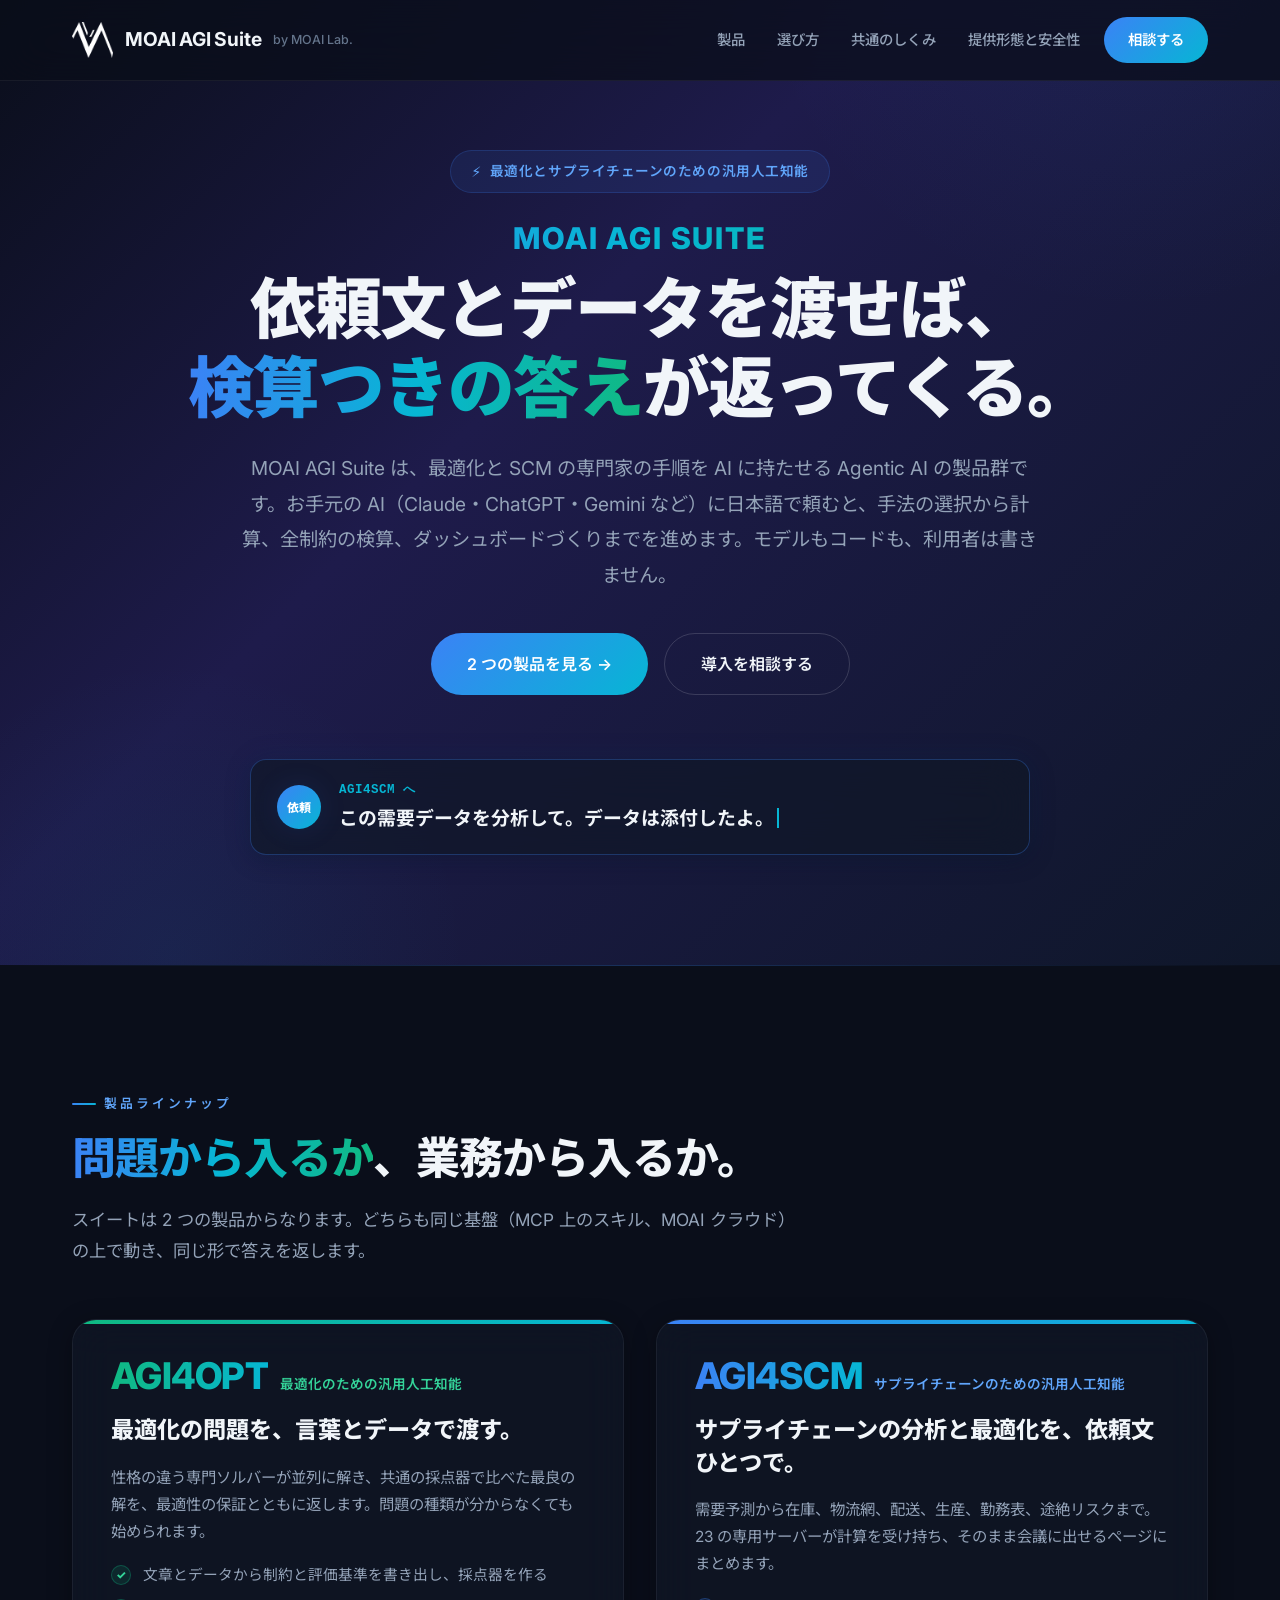
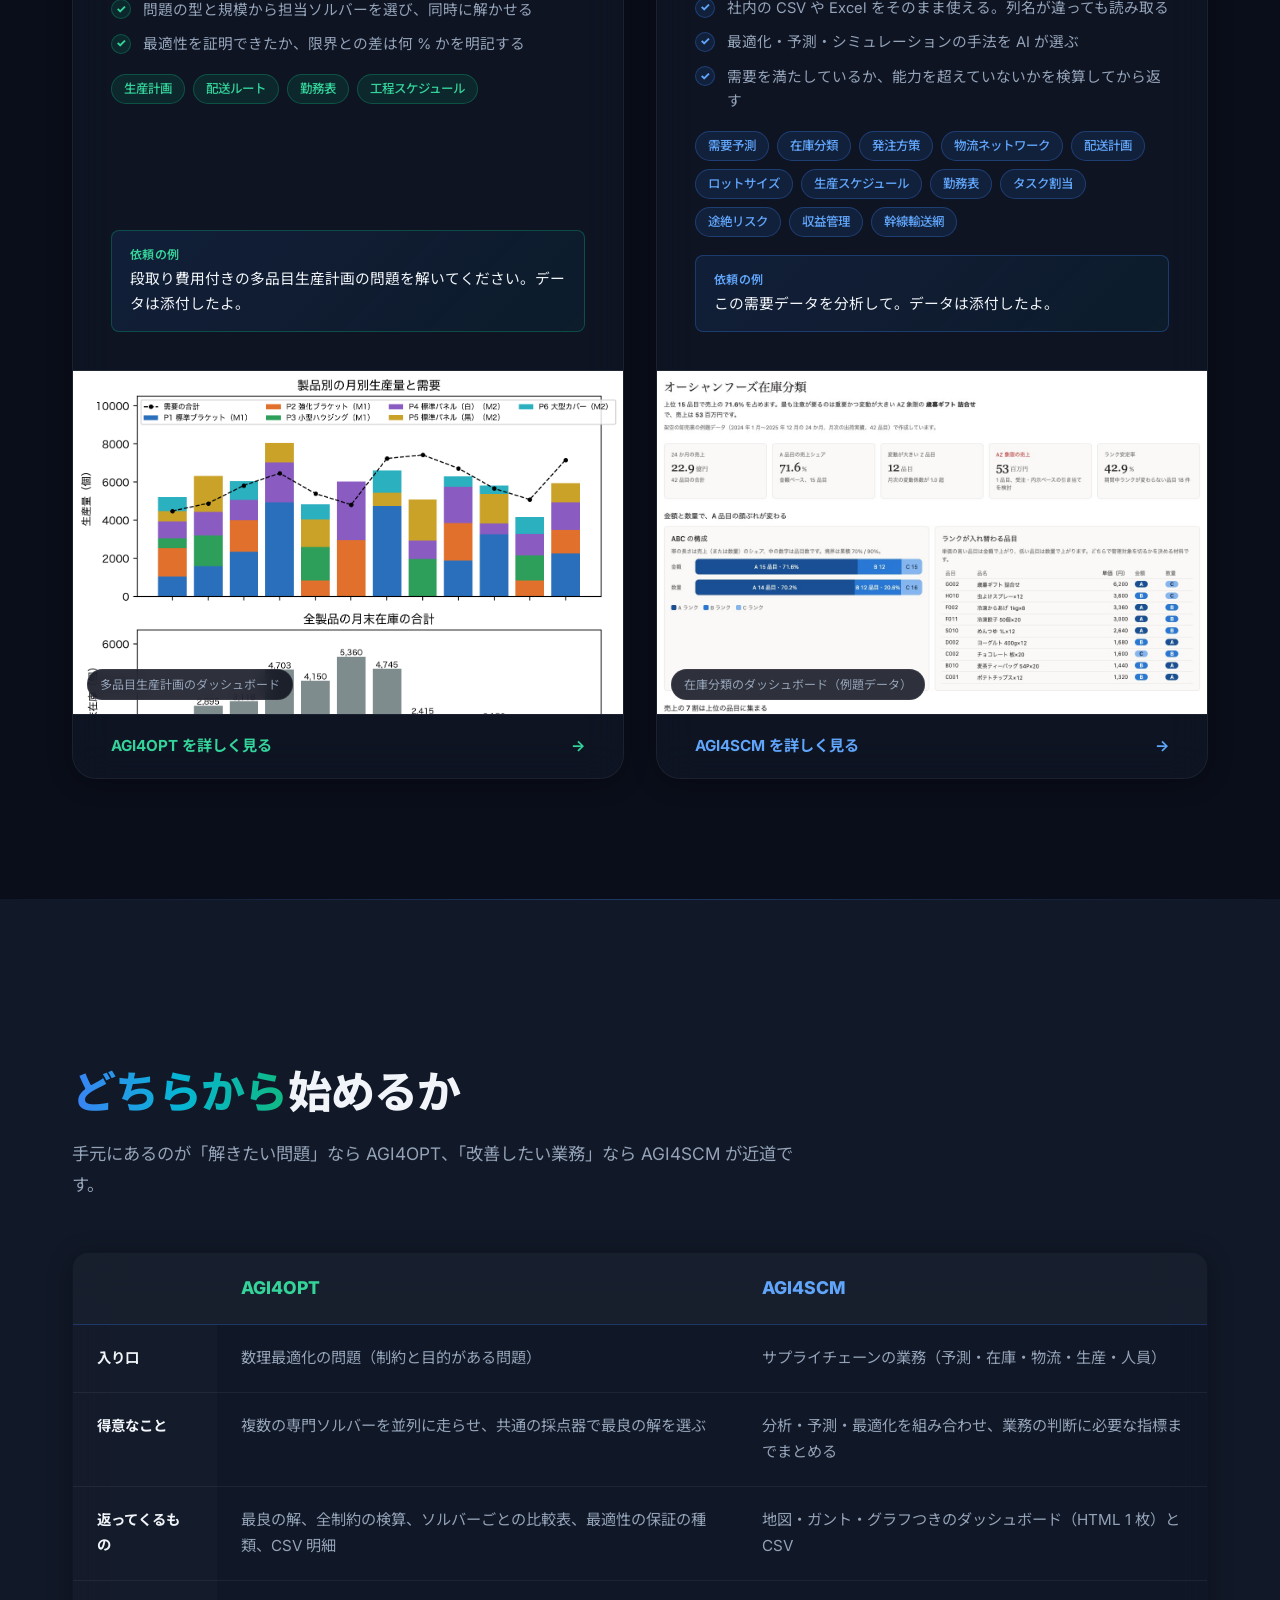
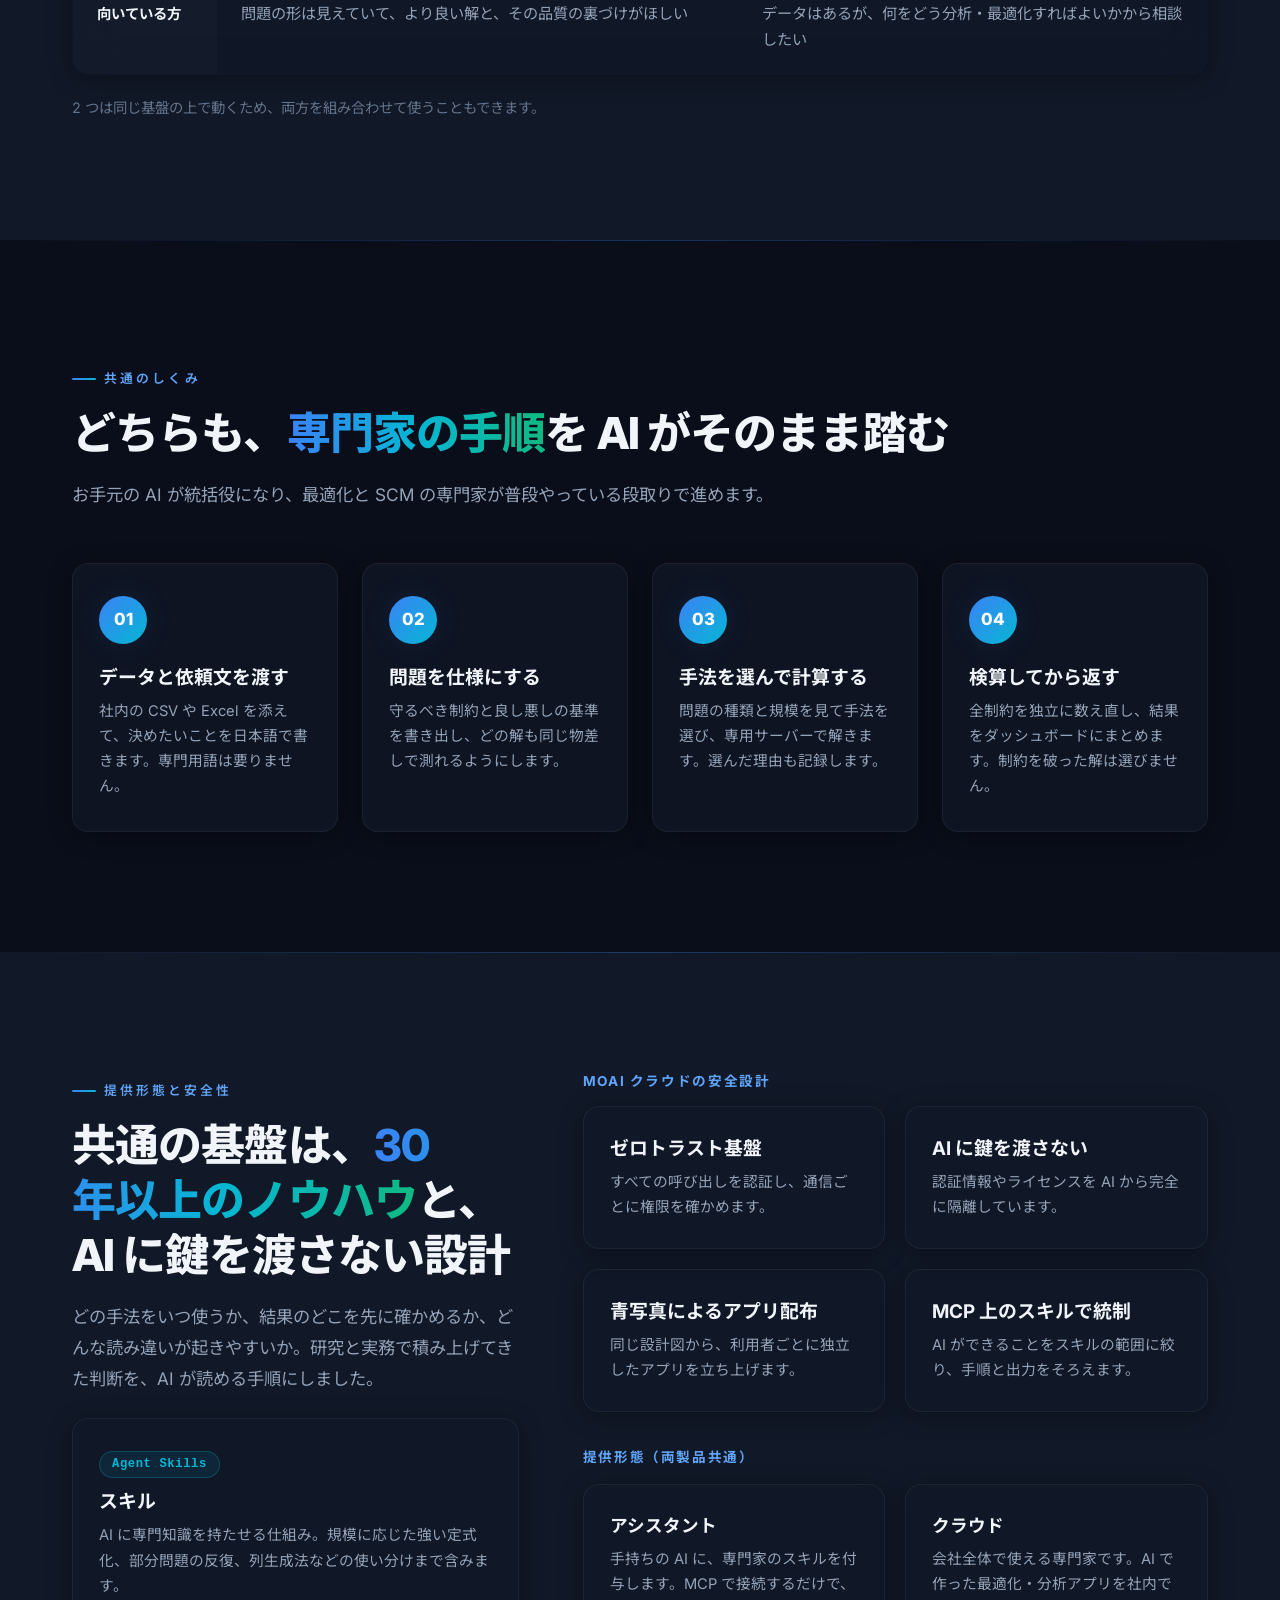
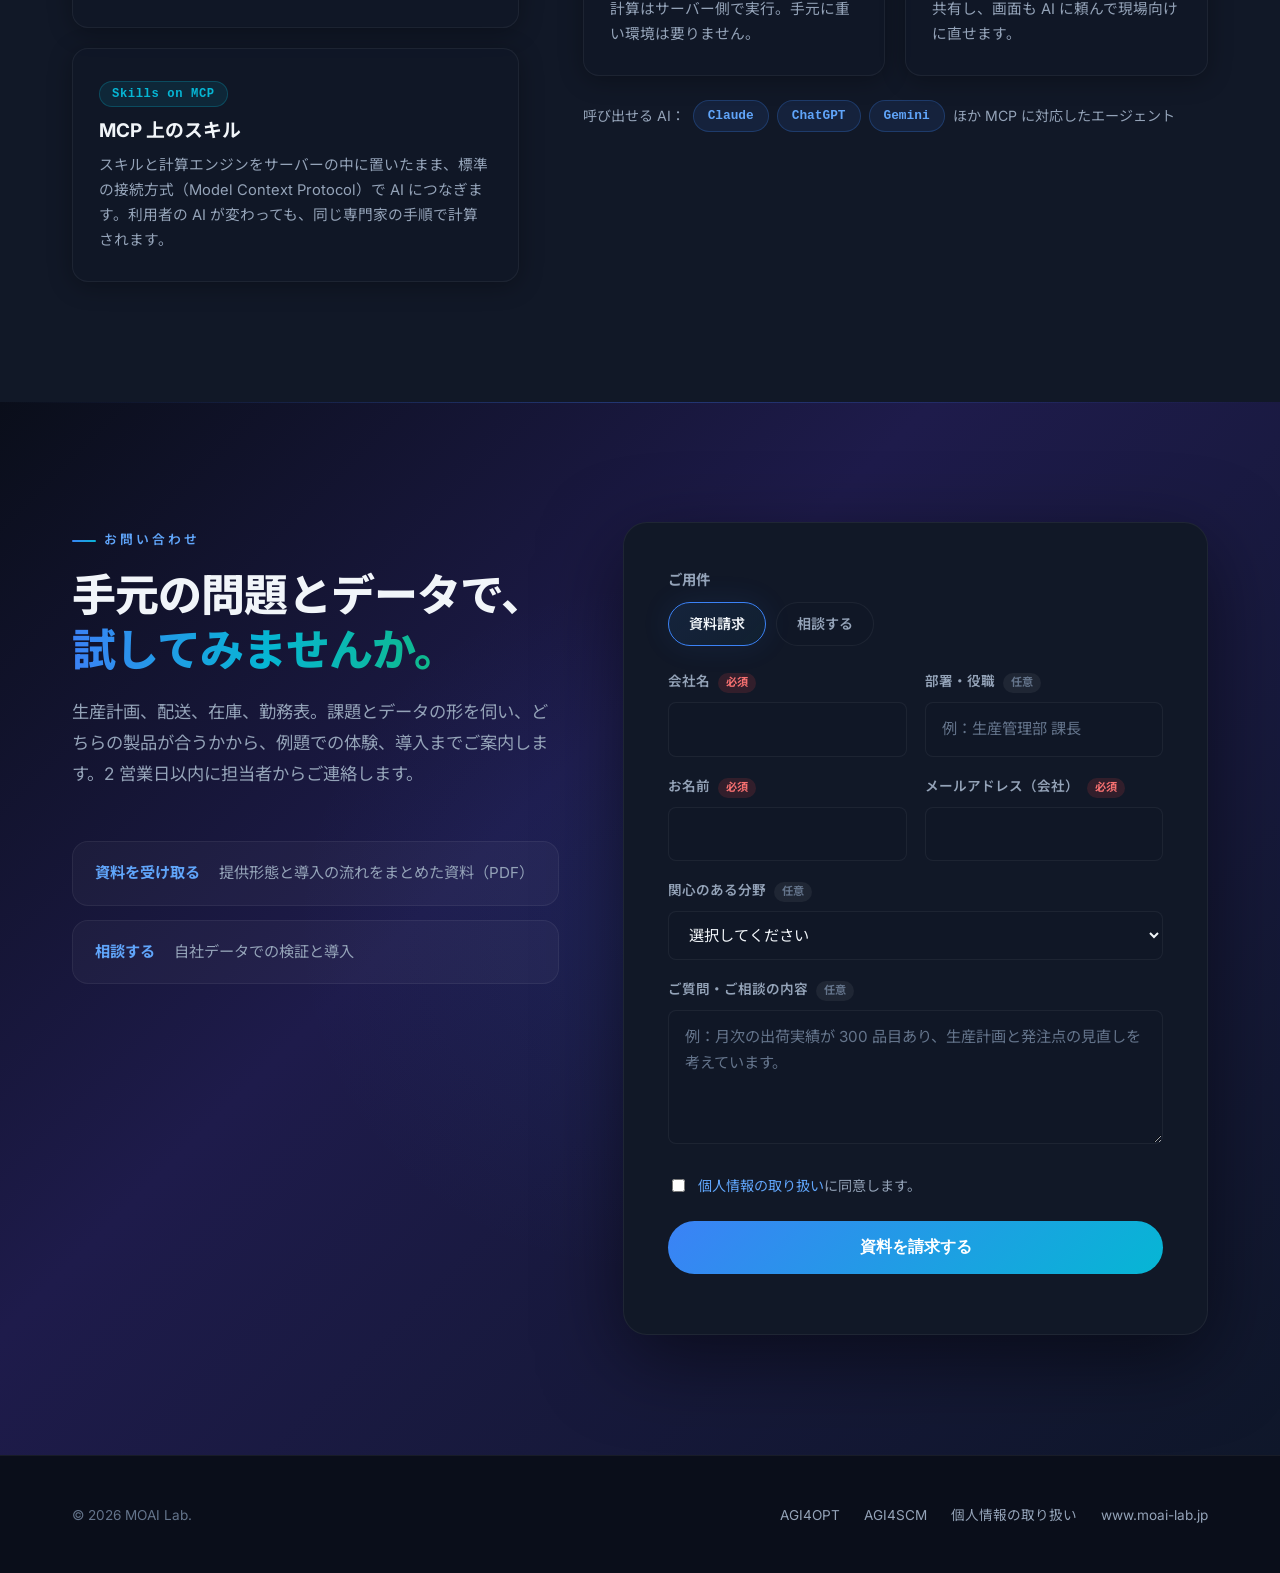
==== commit b913db7f: "Refine copy and formatting in index.html" ====
--- a/index.html
+++ b/index.html
@@ -6,7 +6,7 @@
   <meta name="viewport" content="width=device-width, initial-scale=1">
   <title>MOAI AGI Suite | 最適化とサプライチェーンのための汎用人工知能</title>
   <meta name="description"
-    content="MOAI AGI Suite は、自然言語の依頼と元データだけで、最適化問題とサプライチェーンの分析・最適化を行い、検算つきのダッシュボードで返す Agentic AI 群です。AGI4OPT と AGI4SCM の 2 製品からなります。MOAI Lab.">
+    content="MOAI AGI Suite は、自然言語の依頼と元データで、最適化問題とサプライチェーンの分析・最適化を行い、検算つきのダッシュボードで返す Agentic AI 群です。AGI4OPT と AGI4SCM の 2 製品からなります。MOAI Lab.">
   <link rel="icon" href="agi4opt/assets/moai-logo.png">
   <link rel="canonical" href="https://agi.moai-lab.jp/">
   <meta property="og:type" content="website">
@@ -16,7 +16,7 @@
   <meta property="og:site_name" content="MOAI AGI Suite">
   <meta name="twitter:card" content="summary_large_image">
   <meta property="og:title" content="MOAI AGI Suite | 最適化とサプライチェーンのための汎用人工知能">
-  <meta property="og:description" content="依頼文とデータを渡すだけ。検算つきのダッシュボードで返す Agentic AI。AGI4OPT と AGI4SCM。">
+  <meta property="og:description" content="依頼文とデータを渡すことで。検算つきのダッシュボードで返す Agentic AI。AGI4OPT と AGI4SCM。">
   <link rel="preconnect" href="https://fonts.googleapis.com">
   <link rel="preconnect" href="https://fonts.gstatic.com" crossorigin>
   <link
@@ -412,6 +412,7 @@
     }
 
     @keyframes pulse-glow {
+
       0%,
       100% {
         opacity: 0.5;
@@ -1496,9 +1497,11 @@
     <div class="hero">
       <div class="wrap">
         <p class="eyebrow fade-in">最適化とサプライチェーンのための汎用人工知能</p>
-        <h1 class="fade-in delay-1"><span class="suite">MOAI AGI Suite</span>依頼文とデータを渡せば、<br><span class="gradient-text">検算つきの答え</span>が返ってくる。</h1>
-        <p class="lead fade-in delay-2">MOAI AGI Suite は、最適化と SCM の専門家の手順を AI に持たせる Agentic AI の製品群です。お手元の AI（Claude・ChatGPT・Gemini
-          など）に日本語で頼むだけで、手法の選択から計算、全制約の検算、ダッシュボードづくりまでを進めます。モデルもコードも、利用者は書きません。</p>
+        <h1 class="fade-in delay-1"><span class="suite">MOAI AGI Suite</span>依頼文とデータを渡せば、<br><span
+            class="gradient-text">検算つきの答え</span>が返ってくる。</h1>
+        <p class="lead fade-in delay-2">MOAI AGI Suite は、最適化と SCM の専門家の手順を AI に持たせる Agentic AI の製品群です。お手元の
+          AI（Claude・ChatGPT・Gemini
+          など）に日本語で頼むと、手法の選択から計算、全制約の検算、ダッシュボードづくりまでを進めます。モデルもコードも、利用者は書きません。</p>
         <div class="actions fade-in delay-3">
           <a class="btn" href="#products">2 つの製品を見る →</a>
           <a class="btn ghost" href="#contact-contact">導入を相談する</a>
@@ -1523,7 +1526,7 @@
           <article class="product opt fade-in delay-1">
             <div class="body">
               <p class="name"><span class="mark">AGI4OPT</span><span>最適化のための汎用人工知能</span></p>
-              <p class="tagline">最適化の問題を、言葉とデータで渡すだけ。</p>
+              <p class="tagline">最適化の問題を、言葉とデータで渡す。</p>
               <p class="desc">性格の違う専門ソルバーが並列に解き、共通の採点器で比べた最良の解を、最適性の保証とともに返します。問題の種類が分からなくても始められます。</p>
               <ul>
                 <li>文章とデータから制約と評価基準を書き出し、採点器を作る</li>
@@ -1531,7 +1534,8 @@
                 <li>最適性を証明できたか、限界との差は何 % かを明記する</li>
               </ul>
               <div class="chips" aria-label="主な対象">
-                <span>生産計画</span><span>配送ルート</span><span>勤務表</span><span>工程スケジュール</span></div>
+                <span>生産計画</span><span>配送ルート</span><span>勤務表</span><span>工程スケジュール</span>
+              </div>
               <p class="ask"><small>依頼の例</small>段取り費用付きの多品目生産計画の問題を解いてください。データは添付したよ。</p>
             </div>
             <figure class="shot" style="margin:0">
@@ -1657,7 +1661,9 @@
             </div>
           </div>
           <div class="fade-in delay-1">
-            <h3 style="font-size:0.85rem;color:var(--accent-blue-light);letter-spacing:0.12em;text-transform:uppercase;margin-bottom:14px">MOAI クラウドの安全設計</h3>
+            <h3
+              style="font-size:0.85rem;color:var(--accent-blue-light);letter-spacing:0.12em;text-transform:uppercase;margin-bottom:14px">
+              MOAI クラウドの安全設計</h3>
             <div class="grid4">
               <div class="tile">
                 <h3>ゼロトラスト基盤</h3>
@@ -1677,7 +1683,9 @@
               </div>
             </div>
 
-            <h3 style="font-size:0.85rem;color:var(--accent-blue-light);letter-spacing:0.12em;text-transform:uppercase;margin:36px 0 0">提供形態（両製品共通）</h3>
+            <h3
+              style="font-size:0.85rem;color:var(--accent-blue-light);letter-spacing:0.12em;text-transform:uppercase;margin:36px 0 0">
+              提供形態（両製品共通）</h3>
             <div class="plans">
               <div class="tile">
                 <h3>アシスタント</h3>
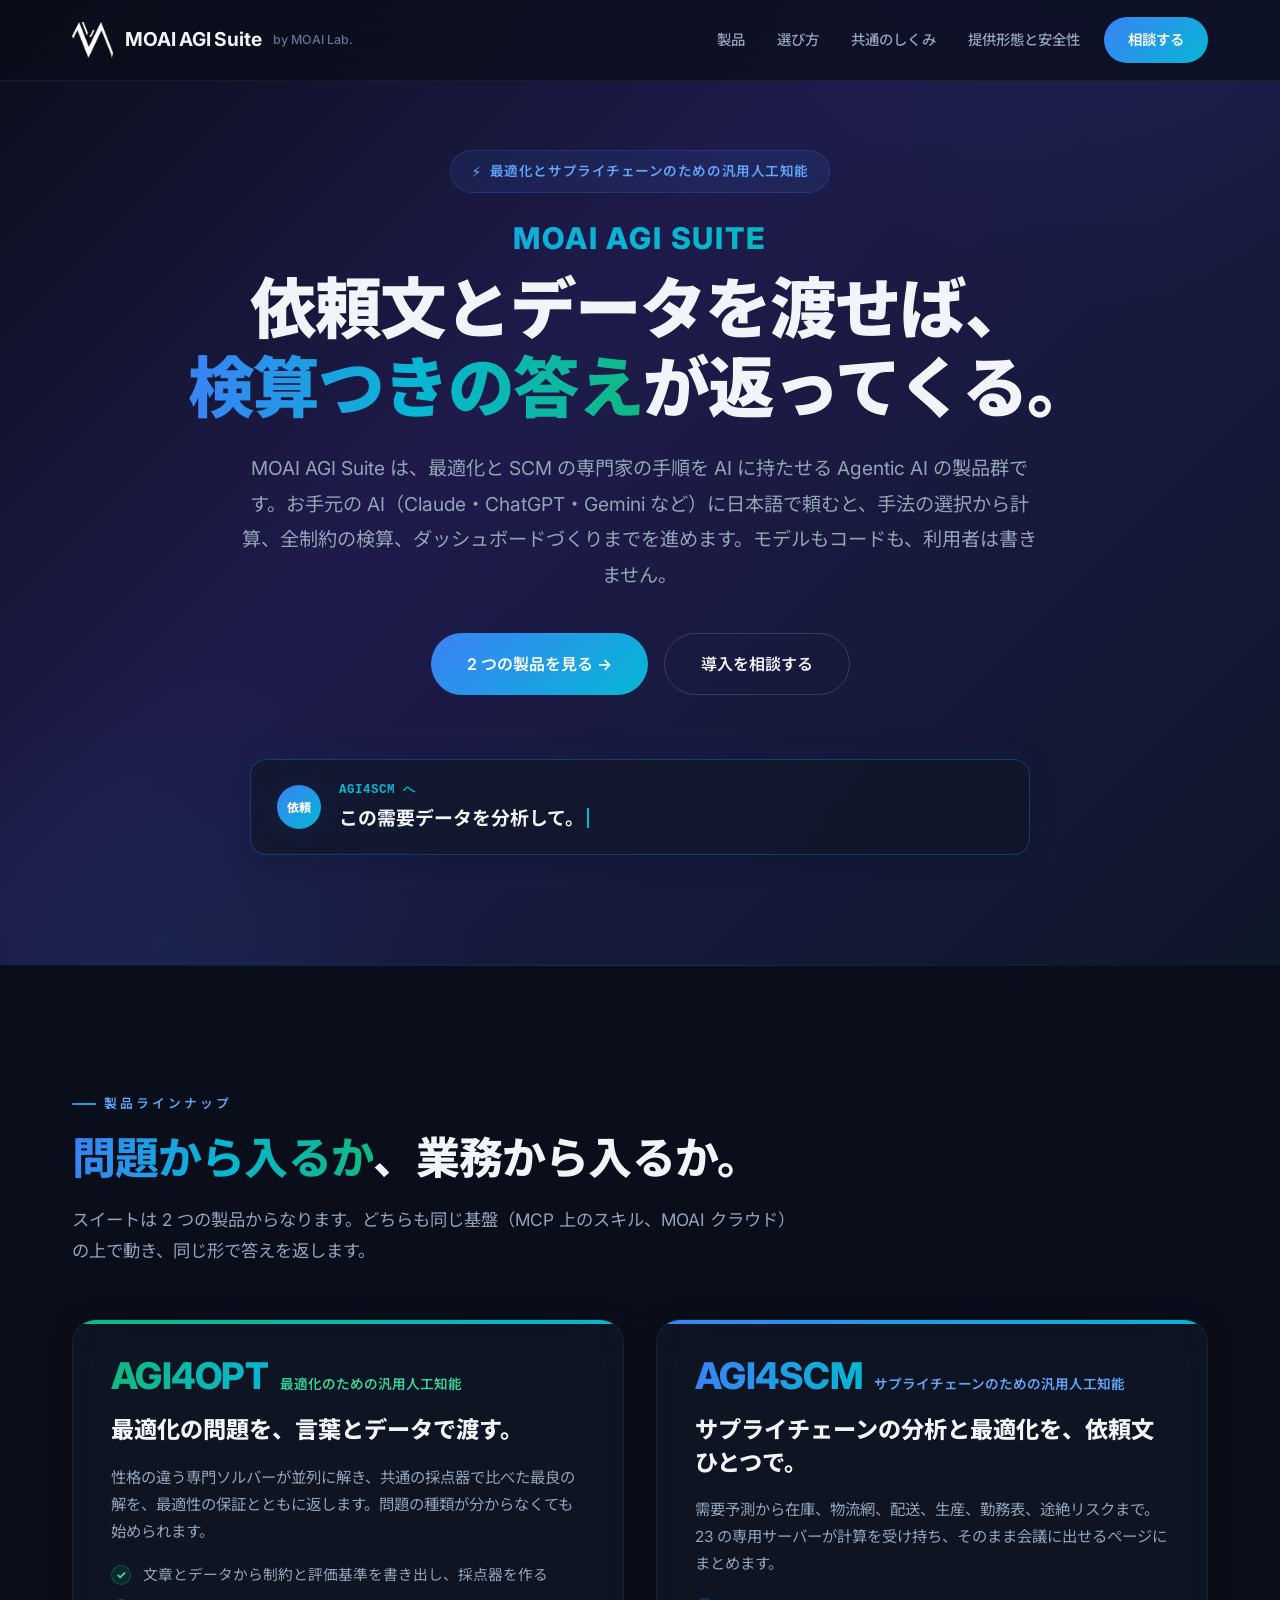
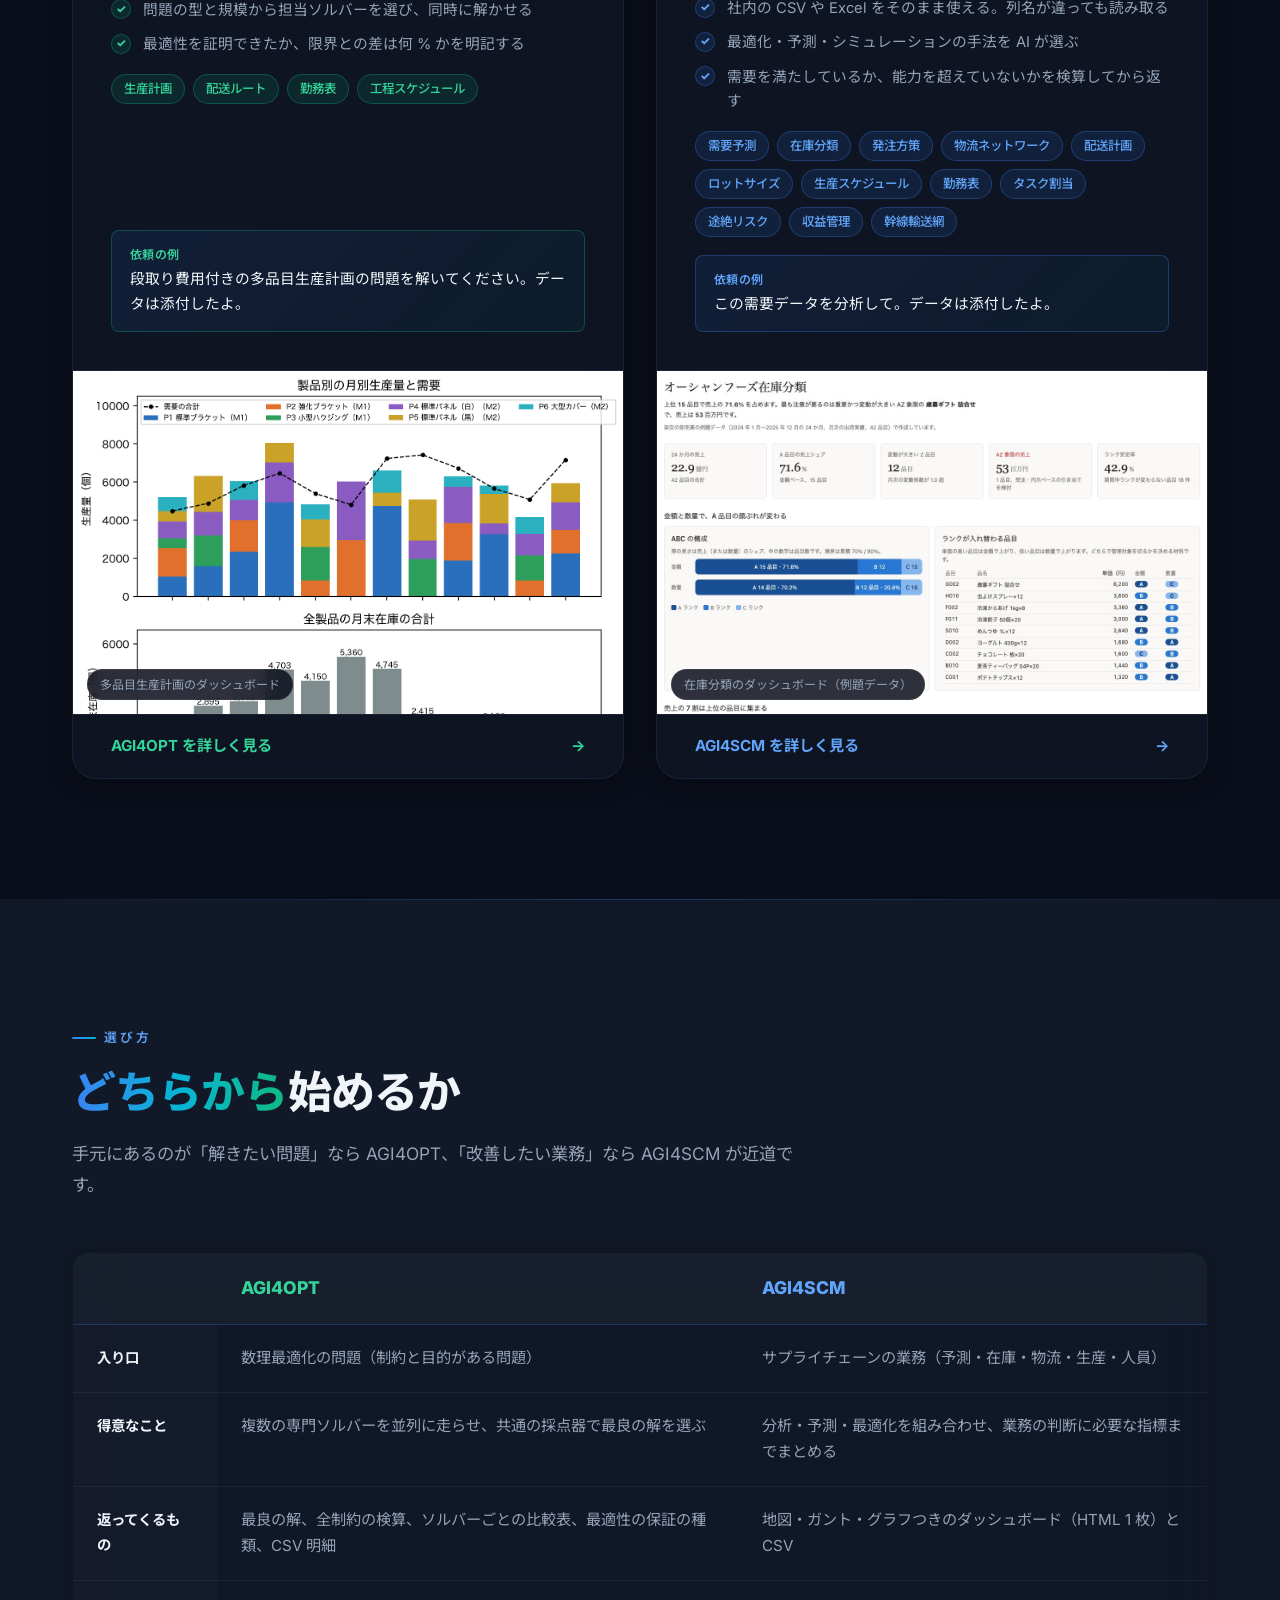
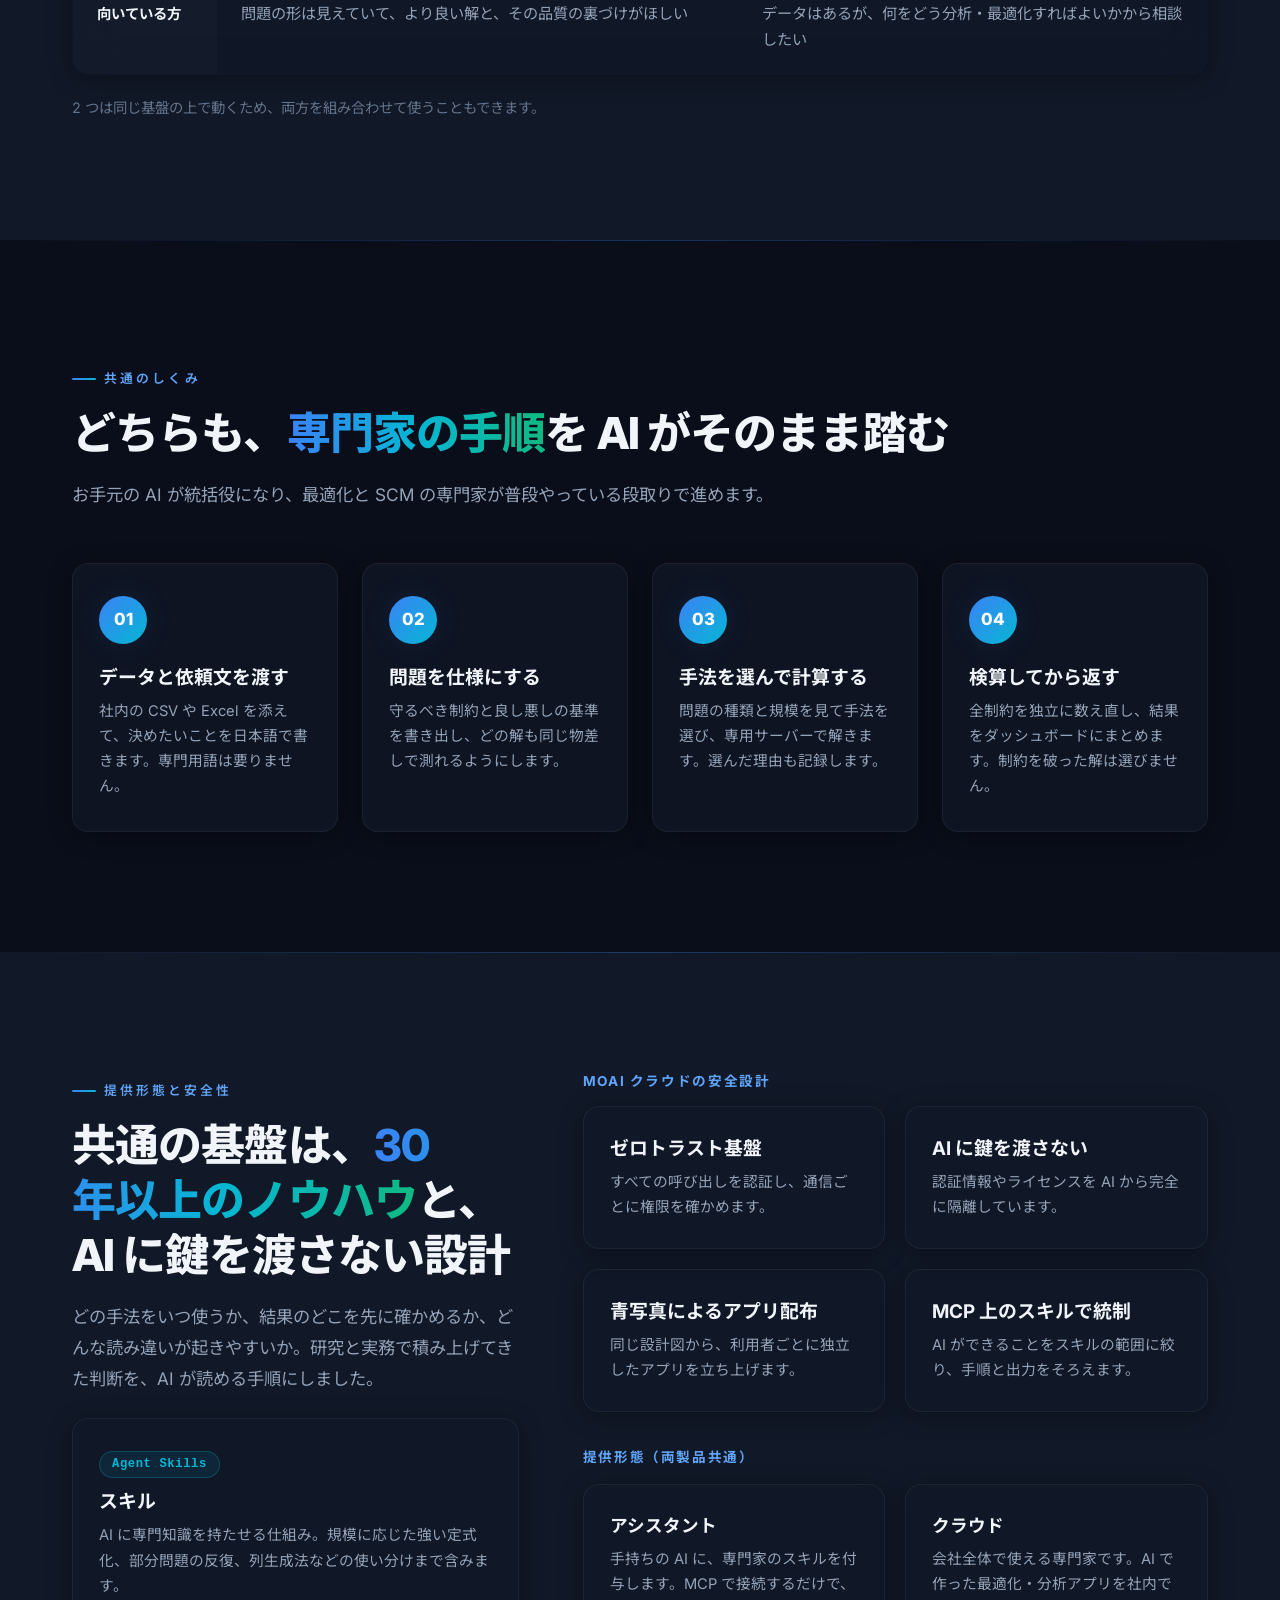
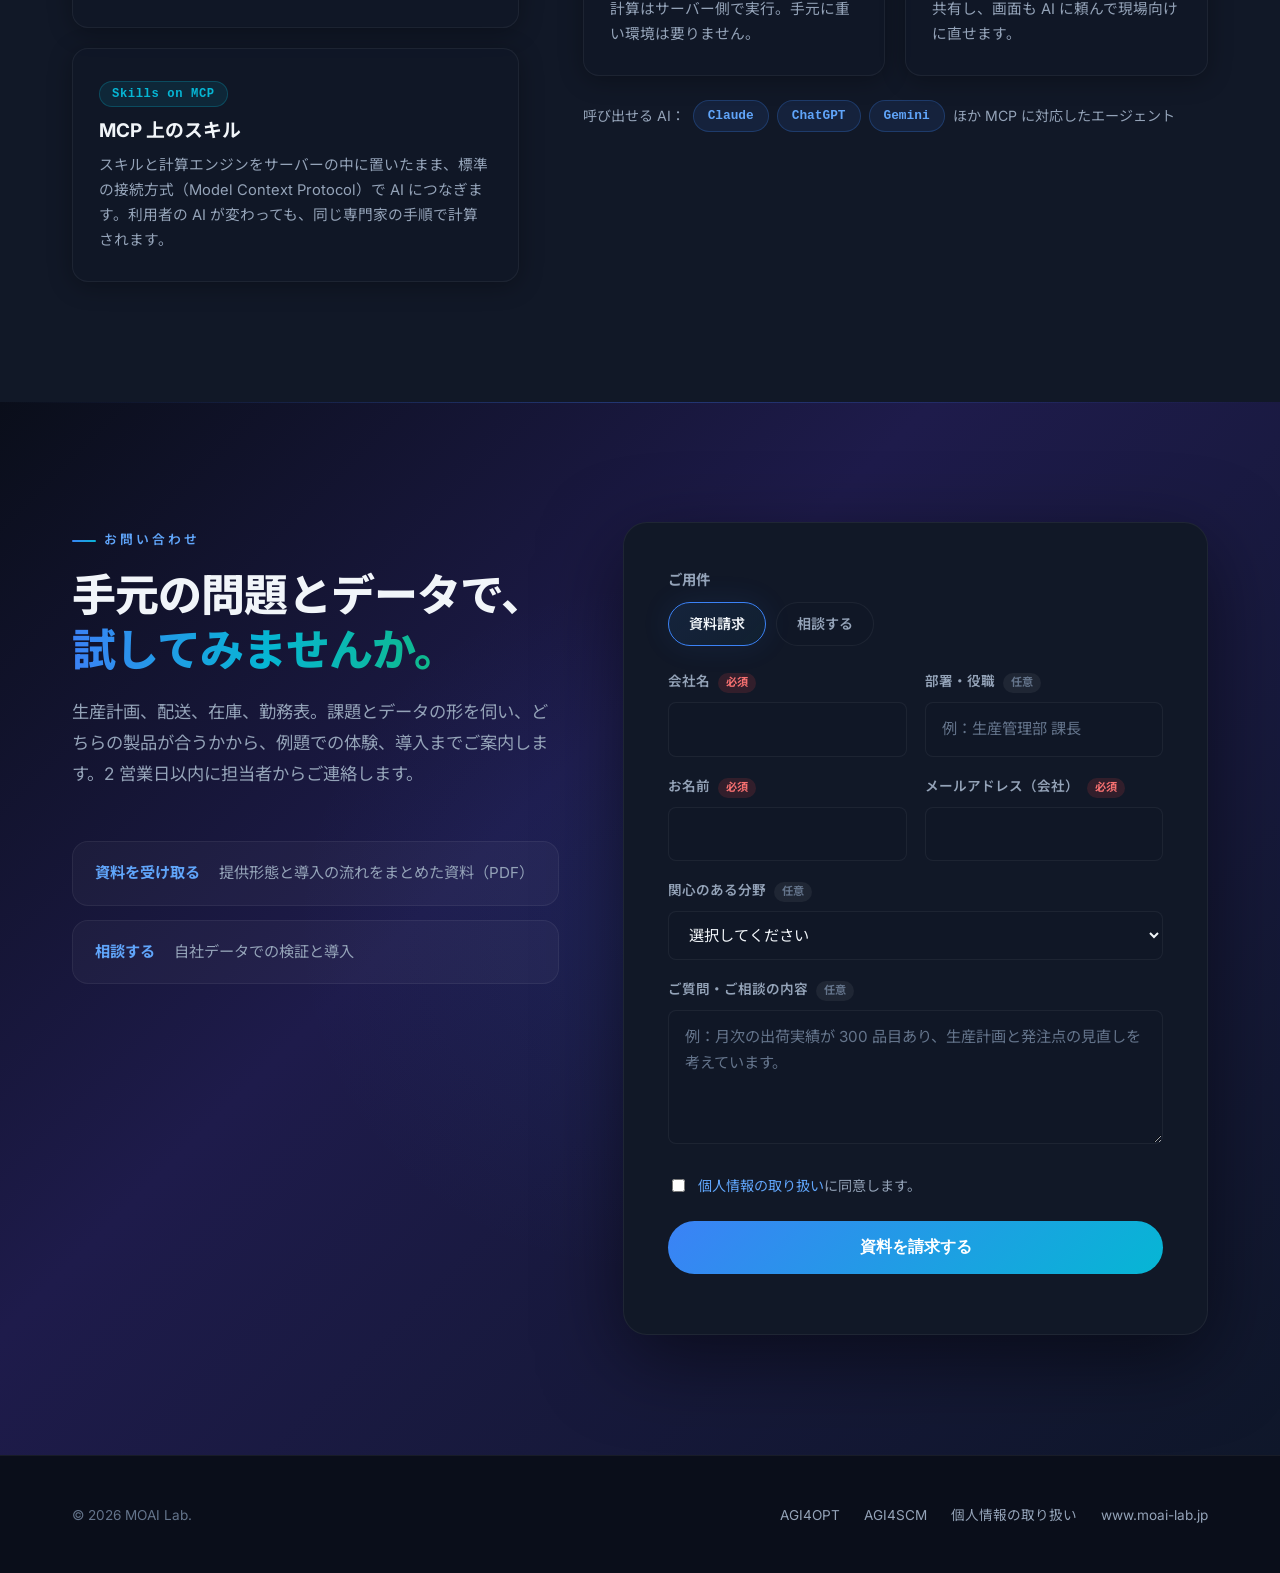
==== commit 1abdf397: "Link logo and privacy policy to moai-lab.jp in index.html" ====
--- a/index.html
+++ b/index.html
@@ -1478,8 +1478,8 @@
 
   <header class="site-head">
     <div class="wrap">
-      <a class="brand" href="#top" aria-label="MOAI AGI Suite トップへ">
-        <img src="agi4opt/assets/moai-logo.png" alt="" width="30" height="26">
+      <a class="brand" href="https://www.moai-lab.jp/" aria-label="MOAI Lab. トップへ">
+        <img src="agi4opt/assets/moai-logo.png" alt="MOAI Logo" width="30" height="26">
         <span class="mark">MOAI AGI Suite</span>
         <small>by MOAI Lab.</small>
       </a>
@@ -1784,7 +1784,7 @@
 
             <label class="consent">
               <input type="checkbox" name="consent" value="yes" required>
-              <span><a href="privacy.html" target="_blank" rel="noopener">個人情報の取り扱い</a>に同意します。</span>
+              <span><a href="https://www.moai-lab.jp/about/privacy-policy" target="_blank" rel="noopener">個人情報の取り扱い</a>に同意します。</span>
             </label>
 
             <div class="form-actions">
@@ -1808,7 +1808,7 @@
       <nav aria-label="フッター">
         <a href="agi4opt/">AGI4OPT</a>
         <a href="agi4scm/">AGI4SCM</a>
-        <a href="privacy.html">個人情報の取り扱い</a>
+        <a href="https://www.moai-lab.jp/about/privacy-policy" target="_blank" rel="noopener">個人情報の取り扱い</a>
         <a href="https://www.moai-lab.jp/">www.moai-lab.jp</a>
       </nav>
     </div>
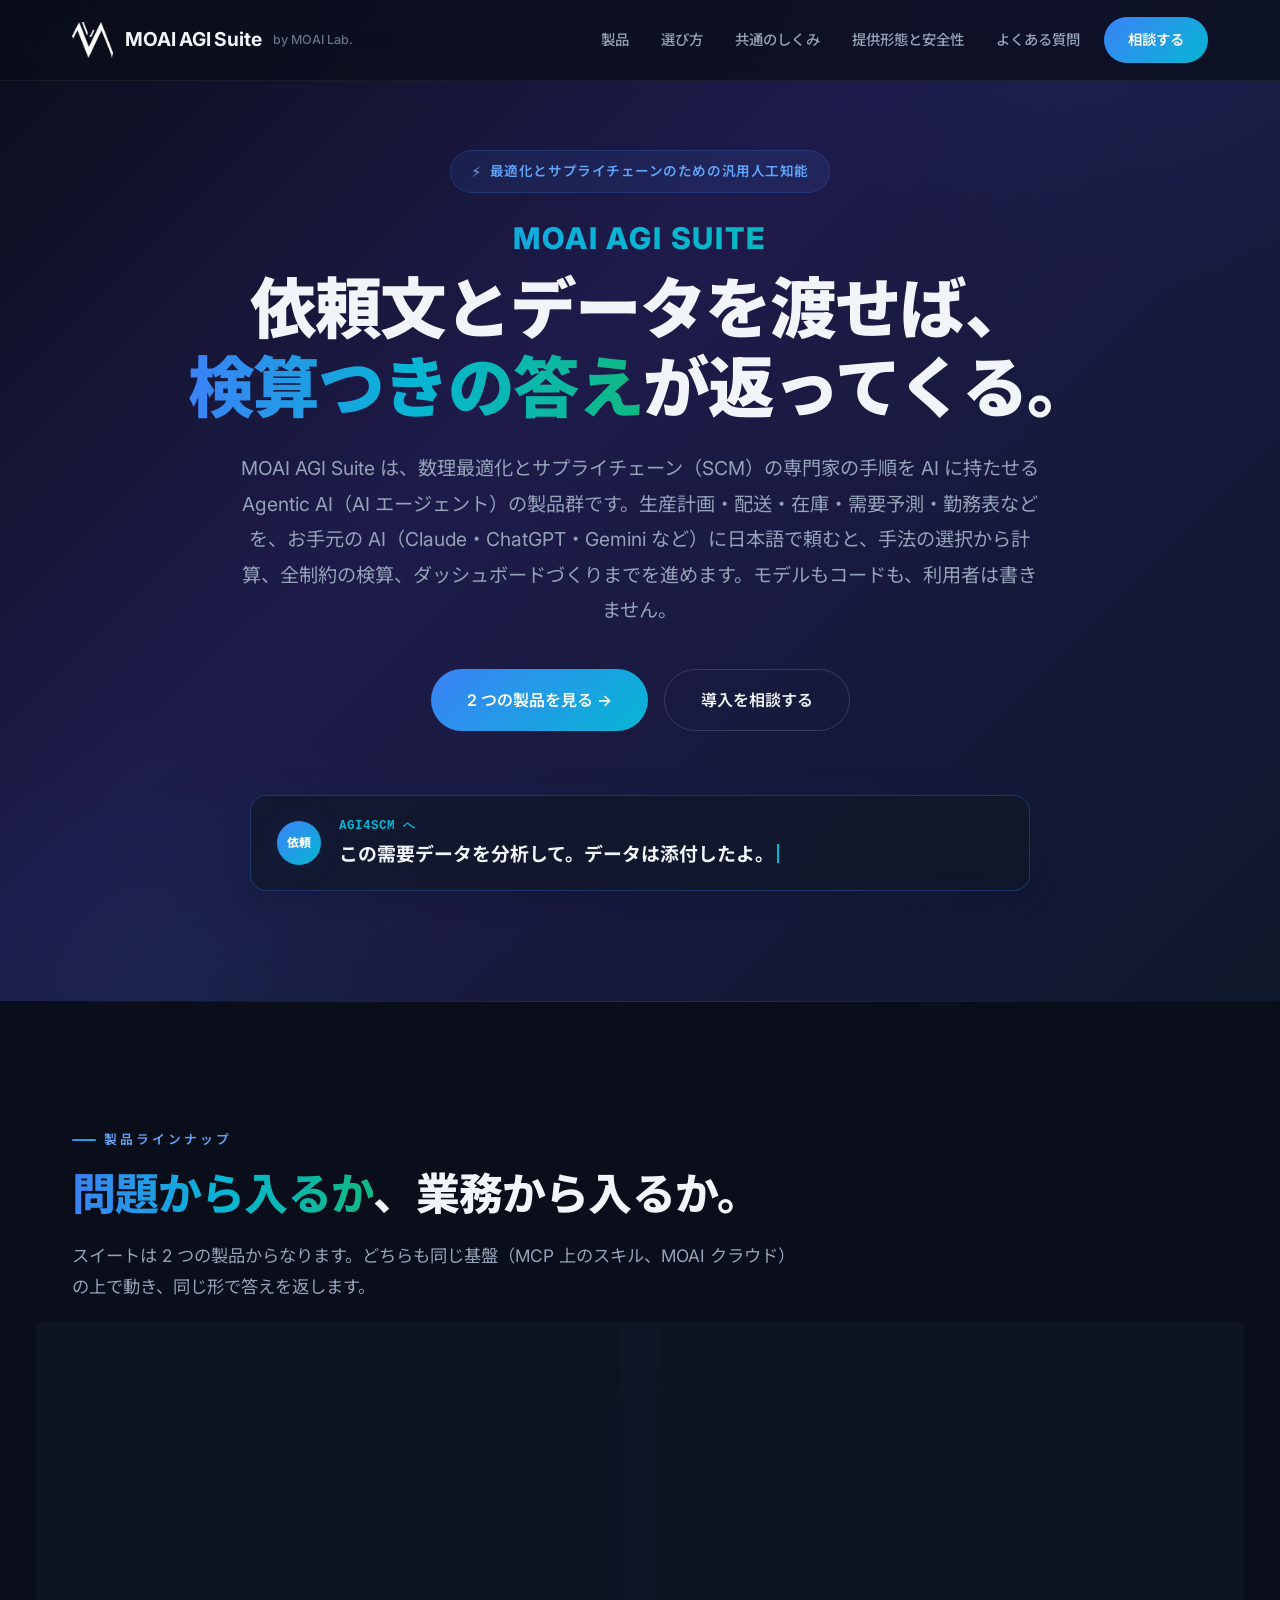
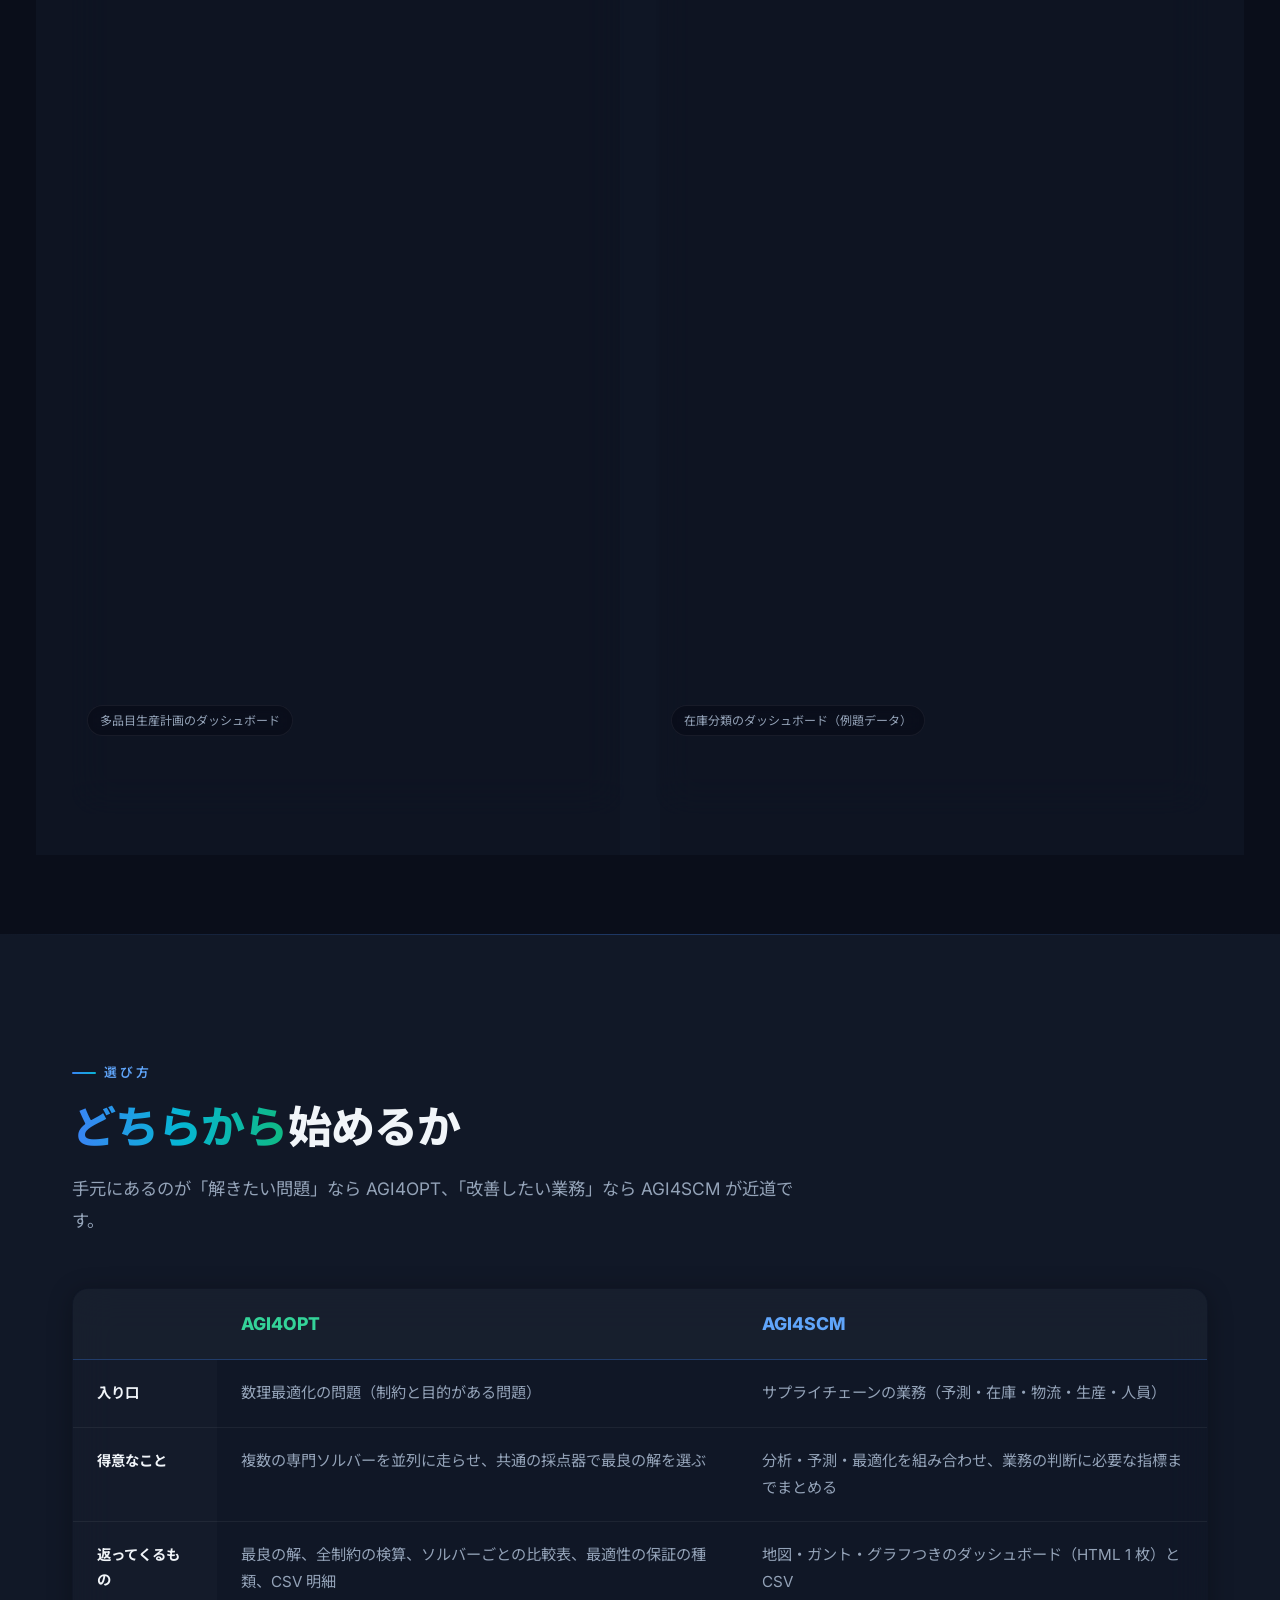
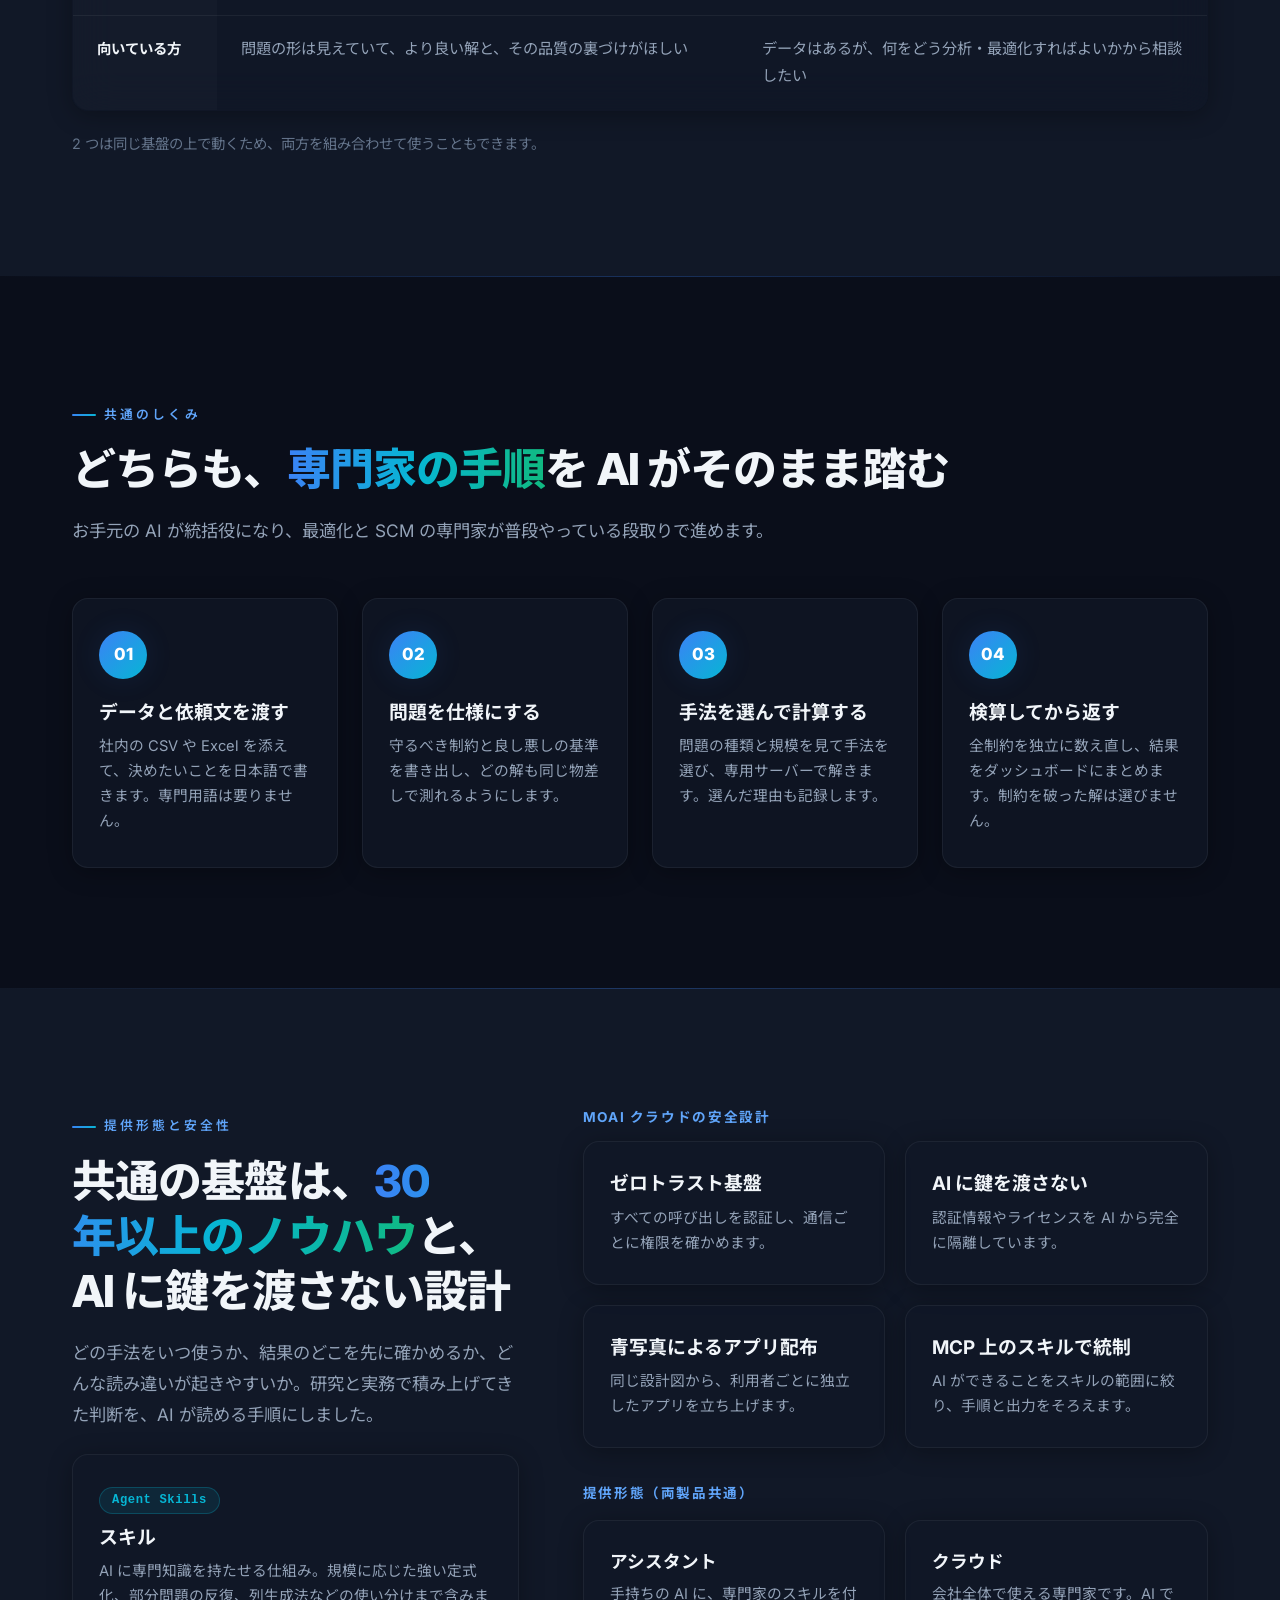
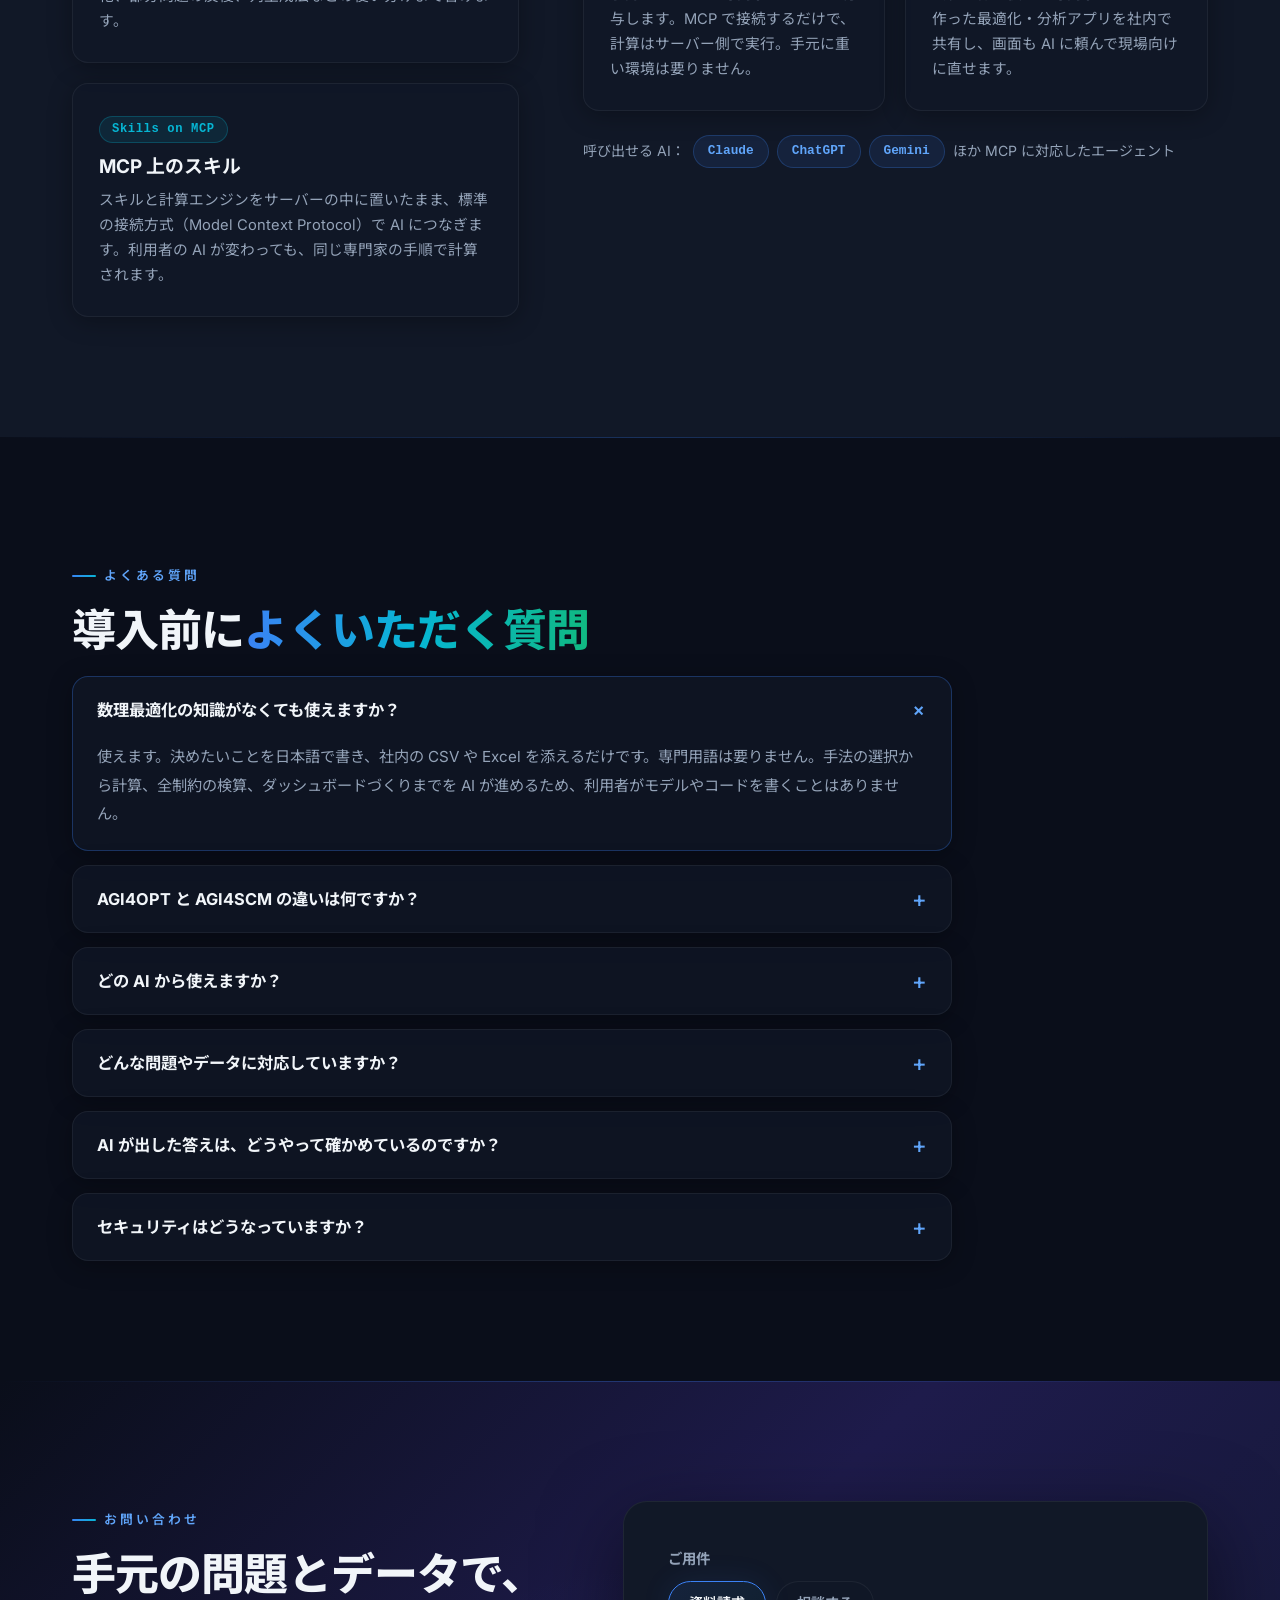
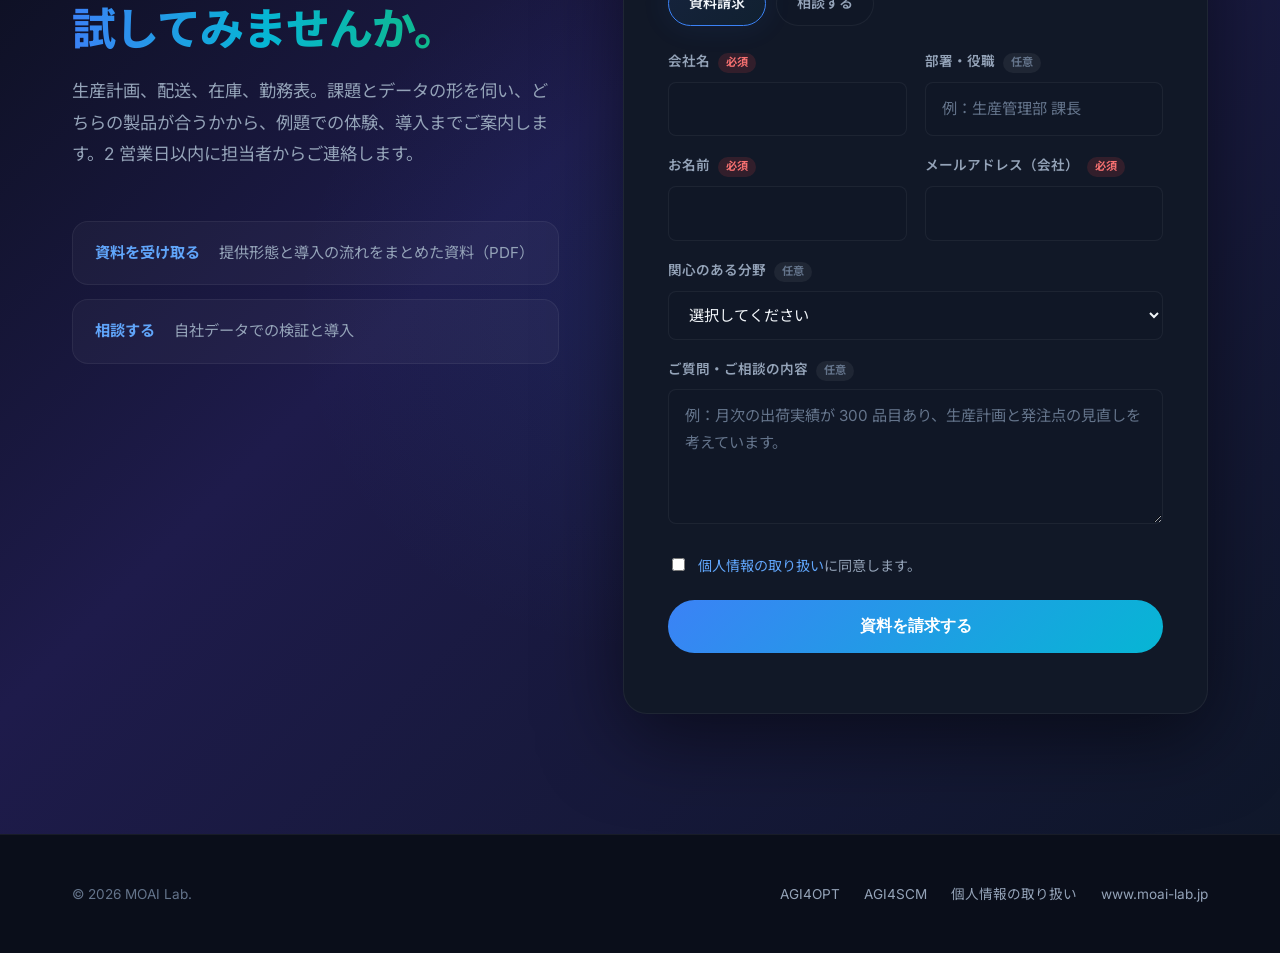
==== commit 3e308ac0: "Improve SEO of index.html: meta tags, JSON-LD, FAQ, OG image, sitemap - Rewrite title/description wi" ====
--- a/index.html
+++ b/index.html
@@ -4,24 +4,139 @@
 <head>
   <meta charset="utf-8">
   <meta name="viewport" content="width=device-width, initial-scale=1">
-  <title>MOAI AGI Suite | 最適化とサプライチェーンのための汎用人工知能</title>
+  <title>MOAI AGI Suite｜数理最適化とサプライチェーン（SCM）の AI エージェント｜MOAI Lab.</title>
   <meta name="description"
-    content="MOAI AGI Suite は、自然言語の依頼と元データで、最適化問題とサプライチェーンの分析・最適化を行い、検算つきのダッシュボードで返す Agentic AI 群です。AGI4OPT と AGI4SCM の 2 製品からなります。MOAI Lab.">
+    content="MOAI AGI Suite は、数理最適化とサプライチェーン（SCM）のための AI エージェントです。生産計画・配送ルート・在庫・需要予測・勤務表を、日本語の依頼文と CSV／Excel だけで解き、検算つきのダッシュボードで返します。Claude・ChatGPT・Gemini から MCP で利用できます。">
+  <meta name="robots" content="index,follow,max-image-preview:large,max-snippet:-1">
+  <meta name="theme-color" content="#0a0e1a">
   <link rel="icon" href="agi4opt/assets/moai-logo.png">
+  <link rel="apple-touch-icon" href="agi4opt/assets/moai-logo.png">
   <link rel="canonical" href="https://agi.moai-lab.jp/">
   <meta property="og:type" content="website">
   <meta property="og:url" content="https://agi.moai-lab.jp/">
-  <meta property="og:image" content="https://agi.moai-lab.jp/agi4scm/assets/logistics-network.jpg">
   <meta property="og:locale" content="ja_JP">
   <meta property="og:site_name" content="MOAI AGI Suite">
+  <meta property="og:title" content="MOAI AGI Suite｜数理最適化とサプライチェーンの AI エージェント">
+  <meta property="og:description"
+    content="依頼文とデータを渡せば、検算つきの答えが返ってくる。生産計画・配送・在庫・需要予測・勤務表を、お手元の AI から解ける Agentic AI。AGI4OPT と AGI4SCM の 2 製品。">
+  <meta property="og:image" content="https://agi.moai-lab.jp/og-image.jpg">
+  <meta property="og:image:width" content="1200">
+  <meta property="og:image:height" content="630">
+  <meta property="og:image:alt" content="MOAI AGI Suite — 数理最適化とサプライチェーンのための AI エージェント。AGI4OPT と AGI4SCM">
   <meta name="twitter:card" content="summary_large_image">
-  <meta property="og:title" content="MOAI AGI Suite | 最適化とサプライチェーンのための汎用人工知能">
-  <meta property="og:description" content="依頼文とデータを渡すことで。検算つきのダッシュボードで返す Agentic AI。AGI4OPT と AGI4SCM。">
+  <meta name="twitter:title" content="MOAI AGI Suite｜数理最適化とサプライチェーンの AI エージェント">
+  <meta name="twitter:description"
+    content="依頼文とデータを渡せば、検算つきの答えが返ってくる。生産計画・配送・在庫・需要予測・勤務表を、お手元の AI から解ける Agentic AI。">
+  <meta name="twitter:image" content="https://agi.moai-lab.jp/og-image.jpg">
+  <script type="application/ld+json">
+  {
+    "@context": "https://schema.org",
+    "@graph": [
+      {
+        "@type": "Organization",
+        "@id": "https://www.moai-lab.jp/#organization",
+        "name": "MOAI Lab.",
+        "alternateName": "株式会社MOAI Lab",
+        "url": "https://www.moai-lab.jp/",
+        "logo": "https://agi.moai-lab.jp/agi4opt/assets/moai-logo.png"
+      },
+      {
+        "@type": "WebSite",
+        "@id": "https://agi.moai-lab.jp/#website",
+        "url": "https://agi.moai-lab.jp/",
+        "name": "MOAI AGI Suite",
+        "inLanguage": "ja",
+        "publisher": { "@id": "https://www.moai-lab.jp/#organization" }
+      },
+      {
+        "@type": "WebPage",
+        "@id": "https://agi.moai-lab.jp/#webpage",
+        "url": "https://agi.moai-lab.jp/",
+        "name": "MOAI AGI Suite｜数理最適化とサプライチェーン（SCM）の AI エージェント",
+        "description": "数理最適化とサプライチェーン（SCM）のための AI エージェント。生産計画・配送ルート・在庫・需要予測・勤務表を、日本語の依頼文と CSV／Excel だけで解き、検算つきのダッシュボードで返します。",
+        "inLanguage": "ja",
+        "isPartOf": { "@id": "https://agi.moai-lab.jp/#website" },
+        "about": { "@id": "https://www.moai-lab.jp/#organization" },
+        "primaryImageOfPage": "https://agi.moai-lab.jp/og-image.jpg"
+      },
+      {
+        "@type": "SoftwareApplication",
+        "@id": "https://agi.moai-lab.jp/agi4opt/#software",
+        "name": "AGI4OPT",
+        "alternateName": "最適化のための汎用人工知能",
+        "url": "https://agi.moai-lab.jp/agi4opt/",
+        "applicationCategory": "BusinessApplication",
+        "operatingSystem": "Web",
+        "inLanguage": "ja",
+        "description": "数理最適化の問題を言葉とデータで渡すと、複数の専門ソルバーが並列に解き、共通の採点器で比べた最良の解を、全制約の検算と最適性の保証つきで返す AI エージェント。生産計画・配送ルート・勤務表・工程スケジュールに対応。",
+        "image": "https://agi.moai-lab.jp/agi4opt/assets/production-plan.png",
+        "publisher": { "@id": "https://www.moai-lab.jp/#organization" }
+      },
+      {
+        "@type": "SoftwareApplication",
+        "@id": "https://agi.moai-lab.jp/agi4scm/#software",
+        "name": "AGI4SCM",
+        "alternateName": "サプライチェーンのための汎用人工知能",
+        "url": "https://agi.moai-lab.jp/agi4scm/",
+        "applicationCategory": "BusinessApplication",
+        "operatingSystem": "Web",
+        "inLanguage": "ja",
+        "description": "需要予測・在庫・物流ネットワーク・配送計画・生産・勤務表・途絶リスクまで、サプライチェーンの分析と最適化を依頼文ひとつで行い、検算つきのダッシュボードにまとめる AI エージェント。",
+        "image": "https://agi.moai-lab.jp/agi4scm/assets/inventory-classification.jpg",
+        "publisher": { "@id": "https://www.moai-lab.jp/#organization" }
+      },
+      {
+        "@type": "FAQPage",
+        "@id": "https://agi.moai-lab.jp/#faq",
+        "mainEntity": [
+          {
+            "@type": "Question",
+            "name": "数理最適化の知識がなくても使えますか？",
+            "acceptedAnswer": { "@type": "Answer", "text": "使えます。決めたいことを日本語で書き、社内の CSV や Excel を添えるだけです。専門用語は要りません。手法の選択から計算、全制約の検算、ダッシュボードづくりまでを AI が進めるため、利用者がモデルやコードを書くことはありません。" }
+          },
+          {
+            "@type": "Question",
+            "name": "AGI4OPT と AGI4SCM の違いは何ですか？",
+            "acceptedAnswer": { "@type": "Answer", "text": "AGI4OPT は「解きたい問題」から入る製品で、数理最適化の問題を複数の専門ソルバーで並列に解き、最良の解を最適性の保証とともに返します。AGI4SCM は「改善したい業務」から入る製品で、需要予測・在庫・物流・生産・人員の分析と最適化を組み合わせ、業務の判断に必要な指標までまとめます。同じ基盤の上で動くため、組み合わせて使うこともできます。" }
+          },
+          {
+            "@type": "Question",
+            "name": "どの AI から使えますか？",
+            "acceptedAnswer": { "@type": "Answer", "text": "Claude・ChatGPT・Gemini のほか、MCP（Model Context Protocol）に対応した AI エージェントから呼び出せます。計算はサーバー側で実行するため、手元に重い環境は要りません。" }
+          },
+          {
+            "@type": "Question",
+            "name": "どんな問題やデータに対応していますか？",
+            "acceptedAnswer": { "@type": "Answer", "text": "生産計画、配送ルート、工程スケジュール、勤務表、需要予測、在庫分類、発注方策、物流ネットワーク、ロットサイズ、タスク割当、途絶リスク、収益管理などに対応しています。データは社内の CSV や Excel をそのまま使え、列名が違っていても読み取ります。" }
+          },
+          {
+            "@type": "Question",
+            "name": "AI が出した答えは、どうやって確かめているのですか？",
+            "acceptedAnswer": { "@type": "Answer", "text": "結果を返す前に、全制約を独立に数え直す検算を行います。制約を破った解は選びません。AGI4OPT では、最適性を証明できたか、限界との差が何 % かも明記します。" }
+          },
+          {
+            "@type": "Question",
+            "name": "セキュリティはどうなっていますか？",
+            "acceptedAnswer": { "@type": "Answer", "text": "MOAI クラウドはゼロトラスト基盤の上にあり、すべての呼び出しを認証し、通信ごとに権限を確かめます。認証情報やライセンスは AI から完全に隔離し、AI ができることは MCP 上のスキルの範囲に絞っています。" }
+          }
+        ]
+      }
+    ]
+  }
+  </script>
   <link rel="preconnect" href="https://fonts.googleapis.com">
   <link rel="preconnect" href="https://fonts.gstatic.com" crossorigin>
   <link
-    href="https://fonts.googleapis.com/css2?family=Inter:wght@300;400;500;600;700;800;900&family=Noto+Sans+JP:wght@300;400;500;600;700;800;900&display=swap"
+    href="https://fonts.googleapis.com/css2?family=Inter:wght@400;500;600;700;800;900&family=Noto+Sans+JP:wght@400;500;600;700;800;900&display=swap"
     rel="stylesheet">
+  <noscript>
+    <style>
+      .fade-in {
+        opacity: 1;
+        transform: none
+      }
+    </style>
+  </noscript>
   <style>
     :root {
       /* MOAI Design System (aligned with moai-apps-hp) */
@@ -1129,8 +1244,77 @@
       font-size: 0.8rem
     }
 
+    /* faq */
+    .faq {
+      display: grid;
+      gap: 14px;
+      max-width: 880px
+    }
+
+    .faq details {
+      background: var(--bg-card);
+      border: 1px solid var(--border-subtle);
+      border-radius: var(--radius-md);
+      box-shadow: var(--shadow-card);
+      transition: border-color 0.3s ease, background 0.3s ease
+    }
+
+    .faq details[open],
+    .faq details:hover {
+      border-color: var(--border-accent)
+    }
+
+    .faq summary {
+      list-style: none;
+      cursor: pointer;
+      display: flex;
+      align-items: center;
+      justify-content: space-between;
+      gap: 16px;
+      padding: 20px 24px;
+      font-weight: 700;
+      font-size: 1.02rem;
+      line-height: 1.6;
+      color: var(--text-primary)
+    }
+
+    .faq summary::-webkit-details-marker {
+      display: none
+    }
+
+    .faq summary::after {
+      content: "+";
+      flex: none;
+      font-family: var(--num);
+      font-size: 1.4rem;
+      font-weight: 500;
+      line-height: 1;
+      color: var(--accent-blue-light);
+      transition: transform 0.3s ease
+    }
+
+    .faq details[open] summary::after {
+      transform: rotate(45deg)
+    }
+
+    .faq details p {
+      padding: 0 24px 22px;
+      font-size: 0.95rem;
+      line-height: 1.85;
+      color: var(--text-secondary)
+    }
+
+    .faq details a {
+      color: var(--accent-blue-light);
+      text-decoration: none
+    }
+
+    .faq details a:hover {
+      text-decoration: underline
+    }
+
     /* cta */
-    .cta {
+    section.cta {
       background: var(--gradient-hero);
       color: var(--text-primary);
       position: relative;
@@ -1479,7 +1663,7 @@
   <header class="site-head">
     <div class="wrap">
       <a class="brand" href="https://www.moai-lab.jp/" aria-label="MOAI Lab. トップへ">
-        <img src="agi4opt/assets/moai-logo.png" alt="MOAI Logo" width="30" height="26">
+        <img src="agi4opt/assets/moai-logo.png" alt="MOAI Lab. ロゴ" width="30" height="26">
         <span class="mark">MOAI AGI Suite</span>
         <small>by MOAI Lab.</small>
       </a>
@@ -1488,6 +1672,7 @@
         <a href="#choose">選び方</a>
         <a href="#how">共通のしくみ</a>
         <a href="#foundation">提供形態と安全性</a>
+        <a href="#faq">よくある質問</a>
       </nav>
       <a class="btn" href="#contact-contact">相談する</a>
     </div>
@@ -1499,7 +1684,8 @@
         <p class="eyebrow fade-in">最適化とサプライチェーンのための汎用人工知能</p>
         <h1 class="fade-in delay-1"><span class="suite">MOAI AGI Suite</span>依頼文とデータを渡せば、<br><span
             class="gradient-text">検算つきの答え</span>が返ってくる。</h1>
-        <p class="lead fade-in delay-2">MOAI AGI Suite は、最適化と SCM の専門家の手順を AI に持たせる Agentic AI の製品群です。お手元の
+        <p class="lead fade-in delay-2">MOAI AGI Suite は、数理最適化とサプライチェーン（SCM）の専門家の手順を AI に持たせる Agentic AI（AI
+          エージェント）の製品群です。生産計画・配送・在庫・需要予測・勤務表などを、お手元の
           AI（Claude・ChatGPT・Gemini
           など）に日本語で頼むと、手法の選択から計算、全制約の検算、ダッシュボードづくりまでを進めます。モデルもコードも、利用者は書きません。</p>
         <div class="actions fade-in delay-3">
@@ -1539,7 +1725,7 @@
               <p class="ask"><small>依頼の例</small>段取り費用付きの多品目生産計画の問題を解いてください。データは添付したよ。</p>
             </div>
             <figure class="shot" style="margin:0">
-              <img src="agi4opt/assets/production-plan.png" alt="AGI4OPT のダッシュボード。月別の生産量と需要、在庫、設備の稼働率" loading="lazy"
+              <img src="agi4opt/assets/production-plan.png" alt="AGI4OPT が数理最適化で解いた多品目生産計画のダッシュボード。月別の生産量と需要、在庫、設備の稼働率" loading="lazy" decoding="async"
                 width="1379" height="1466">
               <figcaption>多品目生産計画のダッシュボード</figcaption>
             </figure>
@@ -1563,7 +1749,7 @@
             </div>
             <figure class="shot" style="margin:0">
               <img src="agi4scm/assets/inventory-classification.jpg" alt="AGI4SCM の在庫分類ダッシュボード。ABC と XYZ で品目を 9 つに分けた結果"
-                loading="lazy" width="1280" height="1800">
+                loading="lazy" decoding="async" width="1280" height="1800">
               <figcaption>在庫分類のダッシュボード（例題データ）</figcaption>
             </figure>
             <a class="go" href="agi4scm/">AGI4SCM を詳しく見る <span class="arrow" aria-hidden="true">→</span></a>
@@ -1703,6 +1889,45 @@
       </div>
     </section>
 
+    <section id="faq" aria-labelledby="faq-title">
+      <div class="wrap">
+        <div class="section-label fade-in">よくある質問</div>
+        <h2 id="faq-title" class="fade-in delay-1">導入前に<span class="gradient-text">よくいただく質問</span></h2>
+        <div class="faq fade-in delay-2">
+          <details open>
+            <summary>数理最適化の知識がなくても使えますか？</summary>
+            <p>使えます。決めたいことを日本語で書き、社内の CSV や Excel を添えるだけです。専門用語は要りません。手法の選択から計算、全制約の検算、ダッシュボードづくりまでを AI
+              が進めるため、利用者がモデルやコードを書くことはありません。</p>
+          </details>
+          <details>
+            <summary>AGI4OPT と AGI4SCM の違いは何ですか？</summary>
+            <p><a href="agi4opt/">AGI4OPT</a> は「解きたい問題」から入る製品で、数理最適化の問題を複数の専門ソルバーで並列に解き、最良の解を最適性の保証とともに返します。<a
+                href="agi4scm/">AGI4SCM</a>
+              は「改善したい業務」から入る製品で、需要予測・在庫・物流・生産・人員の分析と最適化を組み合わせ、業務の判断に必要な指標までまとめます。同じ基盤の上で動くため、組み合わせて使うこともできます。</p>
+          </details>
+          <details>
+            <summary>どの AI から使えますか？</summary>
+            <p>Claude・ChatGPT・Gemini のほか、MCP（Model Context Protocol）に対応した AI エージェントから呼び出せます。計算はサーバー側で実行するため、手元に重い環境は要りません。
+            </p>
+          </details>
+          <details>
+            <summary>どんな問題やデータに対応していますか？</summary>
+            <p>生産計画、配送ルート、工程スケジュール、勤務表、需要予測、在庫分類、発注方策、物流ネットワーク、ロットサイズ、タスク割当、途絶リスク、収益管理などに対応しています。データは社内の CSV や Excel
+              をそのまま使え、列名が違っていても読み取ります。</p>
+          </details>
+          <details>
+            <summary>AI が出した答えは、どうやって確かめているのですか？</summary>
+            <p>結果を返す前に、全制約を独立に数え直す検算を行います。制約を破った解は選びません。AGI4OPT では、最適性を証明できたか、限界との差が何 % かも明記します。</p>
+          </details>
+          <details>
+            <summary>セキュリティはどうなっていますか？</summary>
+            <p>MOAI クラウドはゼロトラスト基盤の上にあり、すべての呼び出しを認証し、通信ごとに権限を確かめます。認証情報やライセンスは AI から完全に隔離し、AI ができることは MCP
+              上のスキルの範囲に絞っています。</p>
+          </details>
+        </div>
+      </div>
+    </section>
+
     <section class="cta" id="contact" aria-labelledby="cta-title">
       <div class="wrap cta-grid">
         <div class="cta-copy fade-in">
